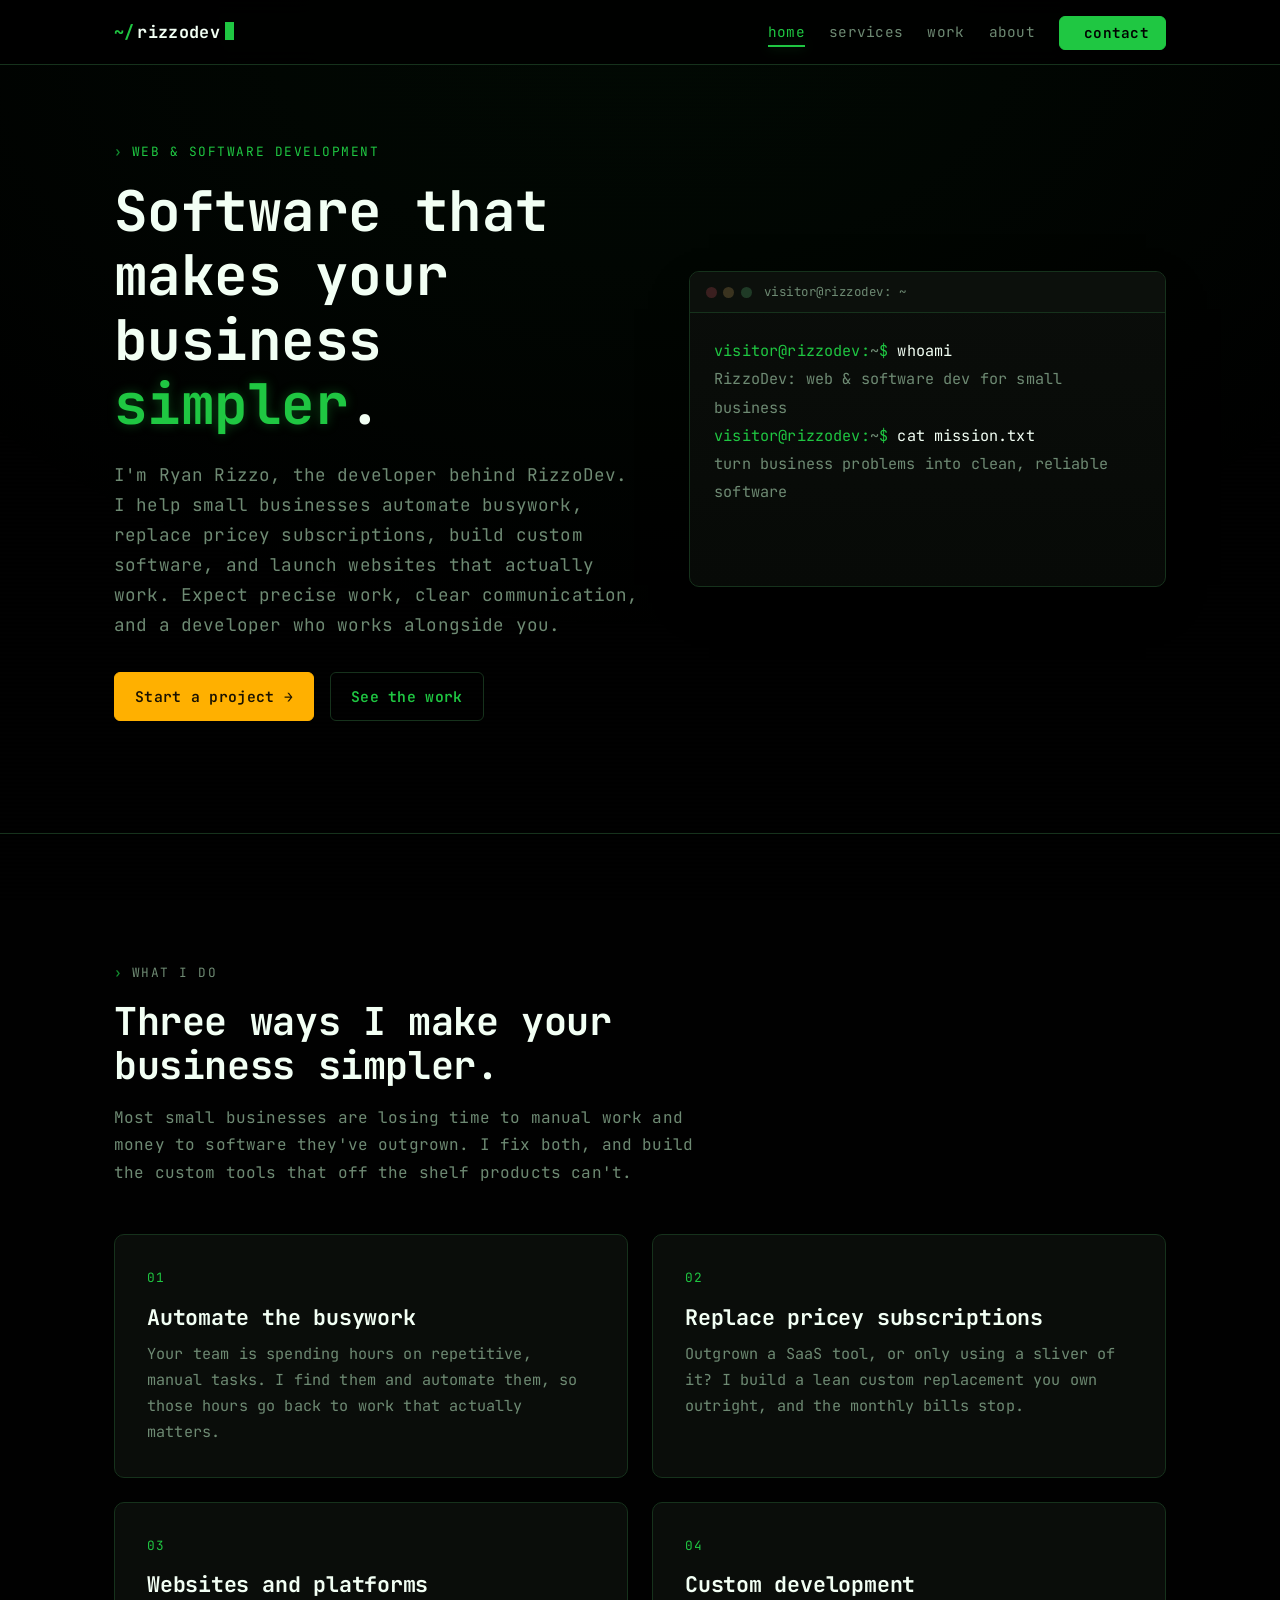
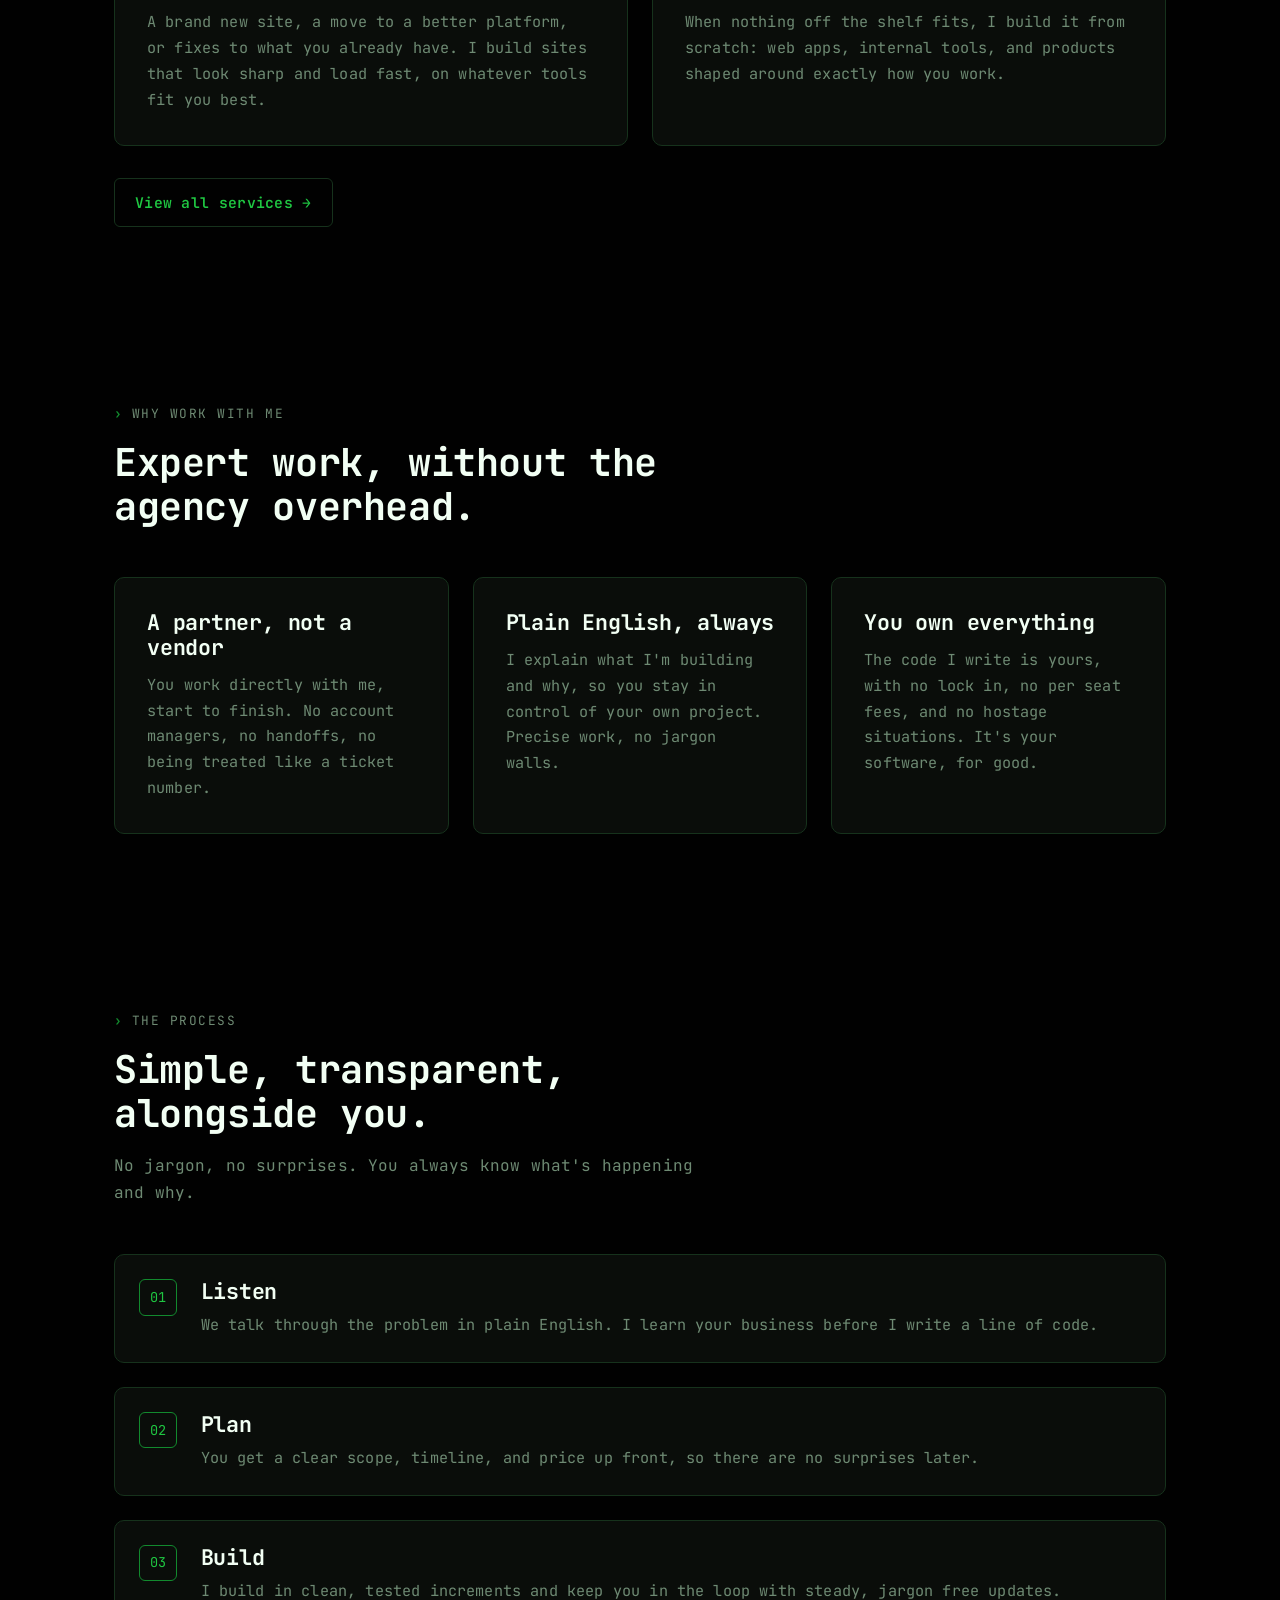
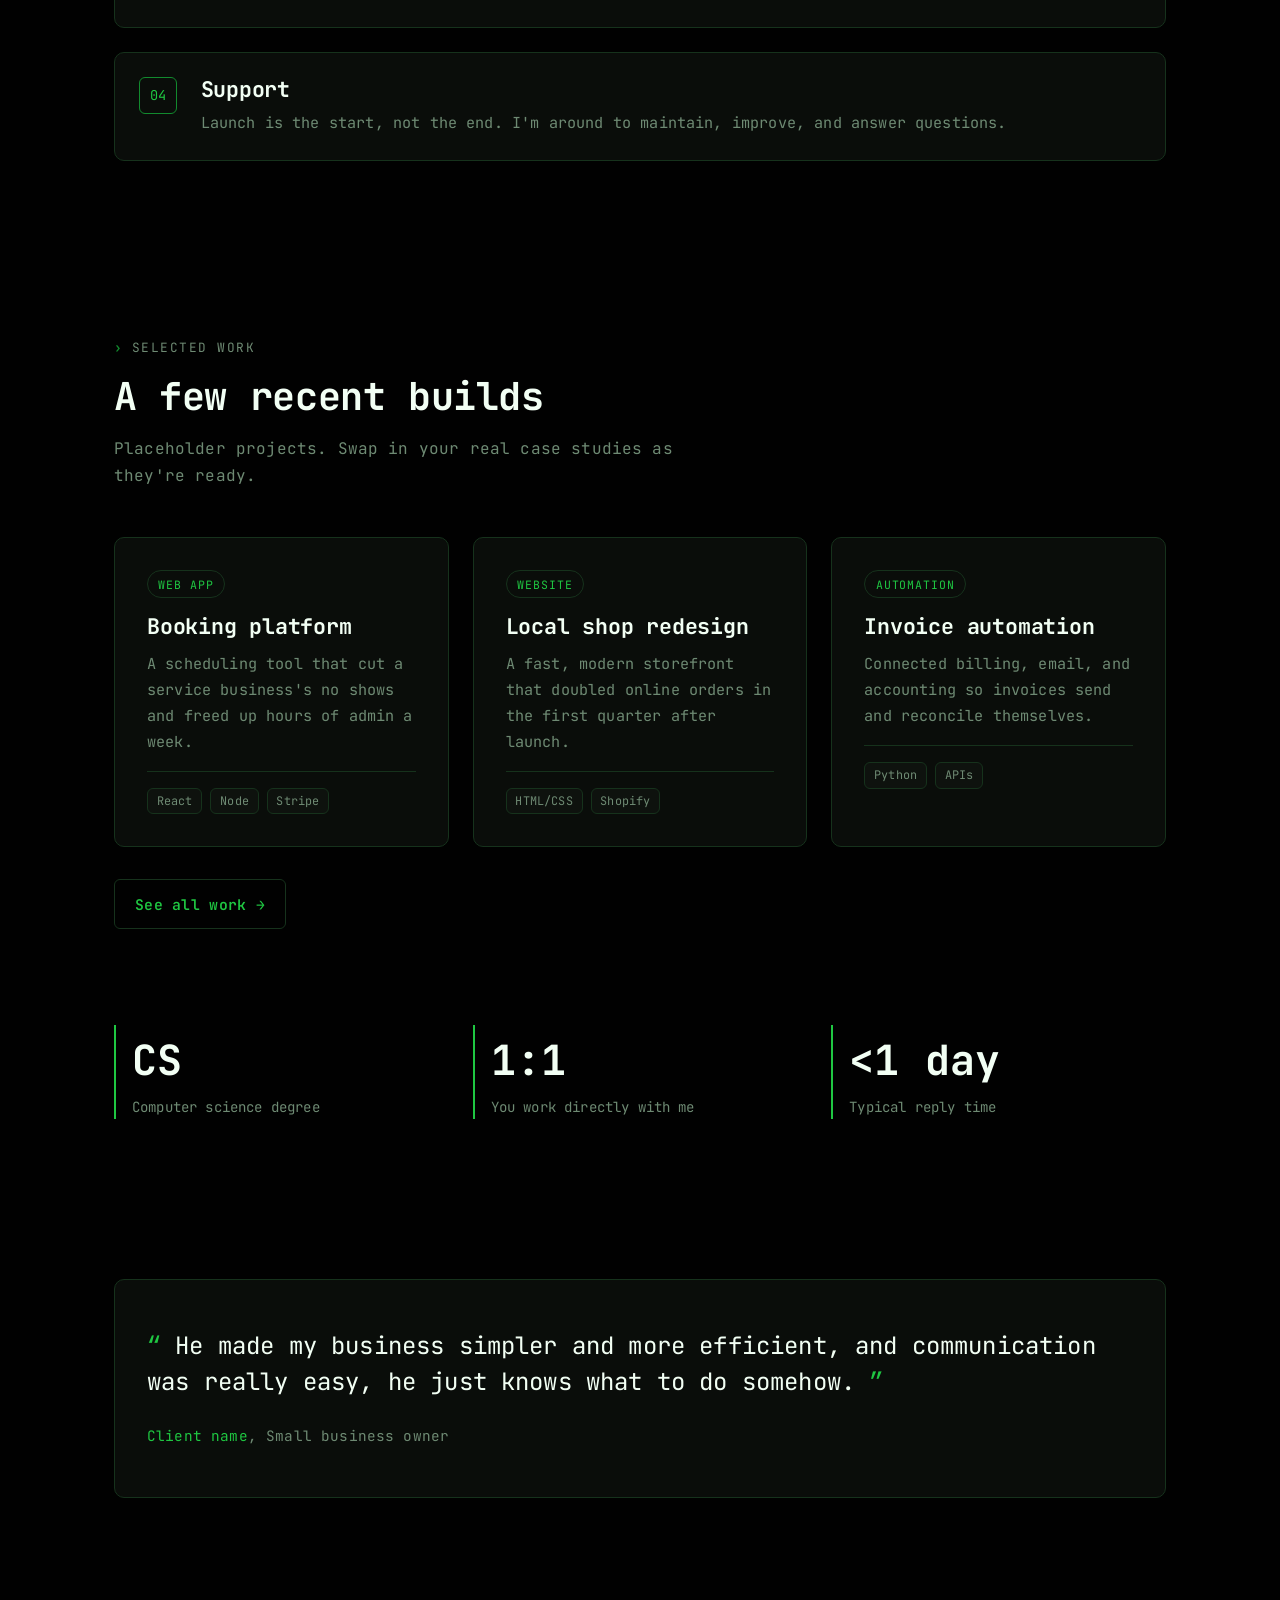
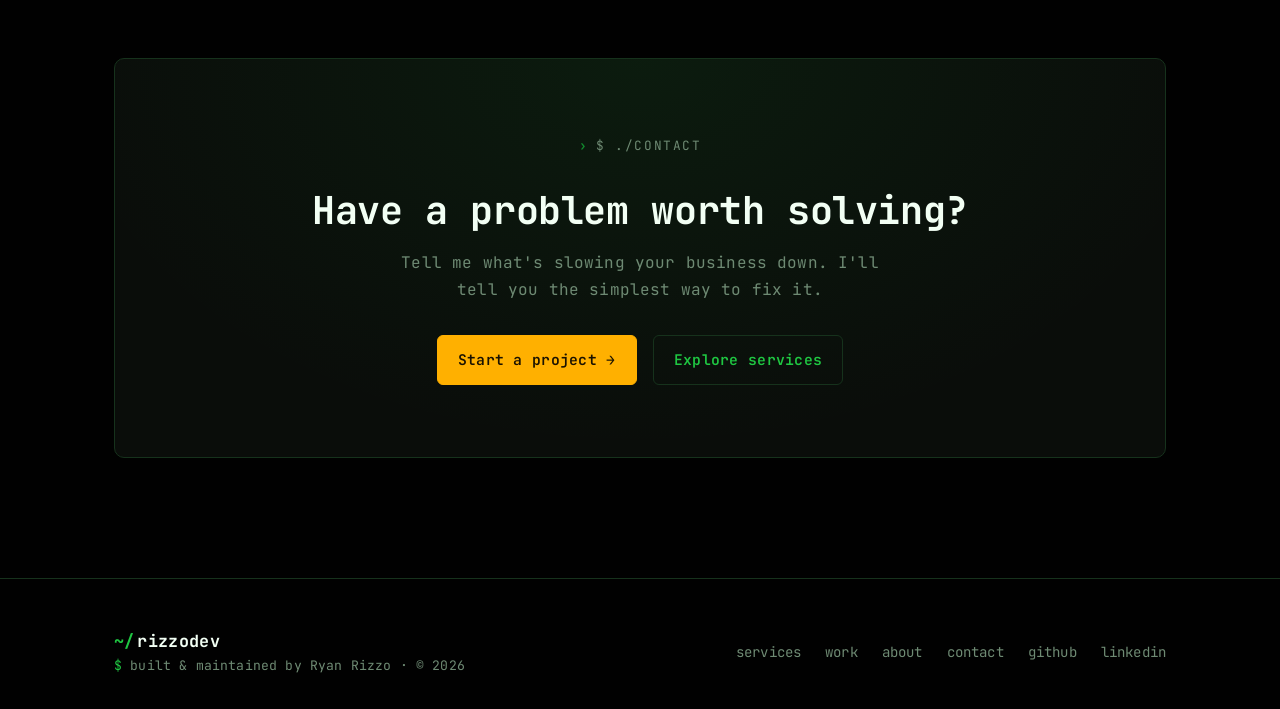
==== index.html @ 51ad53e6 "Add files via upload" ====
<!DOCTYPE html>
<html lang="en">
<head>
  <meta charset="UTF-8" />
  <meta name="viewport" content="width=device-width, initial-scale=1.0" />
  <title>RizzoDev &middot; Web &amp; Software Development for Small Business</title>
  <meta name="description" content="RizzoDev builds clean, reliable web and software solutions for small businesses. Technical, precise, and alongside you, from first idea to shipped product." />

  <link rel="icon" href="assets/favicon.svg" type="image/svg+xml" />
  <link rel="preconnect" href="https://fonts.googleapis.com" />
  <link rel="preconnect" href="https://fonts.gstatic.com" crossorigin />
  <link href="https://fonts.googleapis.com/css2?family=JetBrains+Mono:wght@400;500;600;700&display=swap" rel="stylesheet" />
  <link rel="stylesheet" href="assets/css/style.css" />

  <!-- Social preview -->
  <meta property="og:type" content="website" />
  <meta property="og:title" content="RizzoDev &middot; Web &amp; Software Development for Small Business" />
  <meta property="og:description" content="Clean, reliable software for small businesses. Technical, precise, and alongside you." />

  <script src="assets/js/main.js" defer></script>
</head>
<body>
  <a class="skip-link" href="#main">Skip to content</a>

  <!-- ============ HEADER ============ -->
  <header class="site-header">
    <div class="container nav">
      <a class="brand" href="index.html">
        <span class="brand__prompt">~/</span>rizzodev<span class="brand__caret" aria-hidden="true"></span>
      </a>
      <button class="nav-toggle" aria-label="Toggle navigation" aria-expanded="false" aria-controls="nav-links">_</button>
      <ul class="nav-links" id="nav-links">
        <li><a href="index.html">home</a></li>
        <li><a href="services.html">services</a></li>
        <li><a href="work.html">work</a></li>
        <li><a href="about.html">about</a></li>
        <li><a href="contact.html" class="btn btn-lime nav-cta">contact</a></li>
      </ul>
    </div>
  </header>

  <main id="main">
    <!-- ============ HERO ============ -->
    <section class="hero">
      <div class="container hero-grid">
        <div>
          <p class="eyebrow">web &amp; software development</p>
          <h1>Software that makes your business <span class="accent">simpler</span>.</h1>
          <p class="hero__lead">
            I'm Ryan Rizzo, the developer behind RizzoDev. I help small businesses automate
            busywork, replace pricey subscriptions, build custom software, and launch websites
            that actually work. Expect precise work, clear communication, and a developer who
            works alongside you.
          </p>
          <div class="hero__actions">
            <a href="contact.html" class="btn btn-primary">Start a project →</a>
            <a href="work.html" class="btn btn-ghost">See the work</a>
          </div>
        </div>

        <div class="terminal" aria-hidden="true">
          <div class="terminal__bar">
            <span class="terminal__dots"><span></span><span></span><span></span></span>
            <span class="terminal__title">visitor@rizzodev: ~</span>
          </div>
          <div class="terminal__body typed" data-typed>
            <span class="line"><span class="prompt">visitor@rizzodev:<span class="path">~</span>$</span> <span class="cmd">whoami</span></span>
            <span class="line" data-instant><span class="out">RizzoDev: web &amp; software dev for small business</span></span>
            <span class="line"><span class="prompt">visitor@rizzodev:<span class="path">~</span>$</span> <span class="cmd">cat mission.txt</span></span>
            <span class="line" data-instant><span class="out">turn business problems into clean, reliable software</span></span>
            <span class="line"><span class="prompt">visitor@rizzodev:<span class="path">~</span>$</span> <span class="cmd">./start_project</span></span>
            <span class="line" data-instant><span class="ok">booting…</span> <span class="out">ready when you are</span> <span class="caret"></span></span>
          </div>
        </div>
      </div>
    </section>

    <hr class="divider" />

    <!-- ============ INTRO / VALUE ============ -->
    <section class="section">
      <div class="container">
        <div class="section-head reveal">
          <p class="eyebrow">what I do</p>
          <h2>Three ways I make your business simpler.</h2>
          <p>
            Most small businesses are losing time to manual work and money to software they've
            outgrown. I fix both, and build the custom tools that off the shelf products can't.
          </p>
        </div>

        <div class="grid grid-2">
          <article class="card reveal">
            <div class="card__index">01</div>
            <h3>Automate the busywork</h3>
            <p>Your team is spending hours on repetitive, manual tasks. I find them and automate them, so those hours go back to work that actually matters.</p>
          </article>
          <article class="card reveal">
            <div class="card__index">02</div>
            <h3>Replace pricey subscriptions</h3>
            <p>Outgrown a SaaS tool, or only using a sliver of it? I build a lean custom replacement you own outright, and the monthly bills stop.</p>
          </article>
          <article class="card reveal">
            <div class="card__index">03</div>
            <h3>Websites and platforms</h3>
            <p>A brand new site, a move to a better platform, or fixes to what you already have. I build sites that look sharp and load fast, on whatever tools fit you best.</p>
          </article>
          <article class="card reveal">
            <div class="card__index">04</div>
            <h3>Custom development</h3>
            <p>When nothing off the shelf fits, I build it from scratch: web apps, internal tools, and products shaped around exactly how you work.</p>
          </article>
        </div>
        <p class="mt-6"><a href="services.html" class="btn btn-ghost">View all services →</a></p>
      </div>
    </section>

    <!-- ============ SERVICES PREVIEW ============ -->
    <section class="section section--tight">
      <div class="container">
        <div class="section-head reveal">
          <p class="eyebrow">why work with me</p>
          <h2>Expert work, without the agency overhead.</h2>
        </div>
        <div class="grid grid-3">
          <article class="card reveal">
            <h3>A partner, not a vendor</h3>
            <p>You work directly with me, start to finish. No account managers, no handoffs, no being treated like a ticket number.</p>
          </article>
          <article class="card reveal">
            <h3>Plain English, always</h3>
            <p>I explain what I'm building and why, so you stay in control of your own project. Precise work, no jargon walls.</p>
          </article>
          <article class="card reveal">
            <h3>You own everything</h3>
            <p>The code I write is yours, with no lock in, no per seat fees, and no hostage situations. It's your software, for good.</p>
          </article>
        </div>
      </div>
    </section>

    <!-- ============ PROCESS ============ -->
    <section class="section">
      <div class="container">
        <div class="section-head reveal">
          <p class="eyebrow">the process</p>
          <h2>Simple, transparent, alongside you.</h2>
          <p>No jargon, no surprises. You always know what's happening and why.</p>
        </div>
        <div class="steps">
          <div class="step reveal">
            <span class="step__num">01</span>
            <div>
              <h3>Listen</h3>
              <p>We talk through the problem in plain English. I learn your business before I write a line of code.</p>
            </div>
          </div>
          <div class="step reveal">
            <span class="step__num">02</span>
            <div>
              <h3>Plan</h3>
              <p>You get a clear scope, timeline, and price up front, so there are no surprises later.</p>
            </div>
          </div>
          <div class="step reveal">
            <span class="step__num">03</span>
            <div>
              <h3>Build</h3>
              <p>I build in clean, tested increments and keep you in the loop with steady, jargon free updates.</p>
            </div>
          </div>
          <div class="step reveal">
            <span class="step__num">04</span>
            <div>
              <h3>Support</h3>
              <p>Launch is the start, not the end. I'm around to maintain, improve, and answer questions.</p>
            </div>
          </div>
        </div>
      </div>
    </section>

    <!-- ============ SELECTED WORK ============ -->
    <section class="section section--tight">
      <div class="container">
        <div class="section-head reveal">
          <p class="eyebrow">selected work</p>
          <h2>A few recent builds</h2>
          <p class="text-dim">Placeholder projects. Swap in your real case studies as they're ready.</p>
        </div>
        <div class="grid grid-3">
          <article class="card work-card reveal">
            <span class="work-card__tag">Web app</span>
            <h3>Booking platform</h3>
            <p>A scheduling tool that cut a service business's no shows and freed up hours of admin a week.</p>
            <div class="work-card__meta">
              <span class="chip">React</span><span class="chip">Node</span><span class="chip">Stripe</span>
            </div>
          </article>
          <article class="card work-card reveal">
            <span class="work-card__tag">Website</span>
            <h3>Local shop redesign</h3>
            <p>A fast, modern storefront that doubled online orders in the first quarter after launch.</p>
            <div class="work-card__meta">
              <span class="chip">HTML/CSS</span><span class="chip">Shopify</span>
            </div>
          </article>
          <article class="card work-card reveal">
            <span class="work-card__tag">Automation</span>
            <h3>Invoice automation</h3>
            <p>Connected billing, email, and accounting so invoices send and reconcile themselves.</p>
            <div class="work-card__meta">
              <span class="chip">Python</span><span class="chip">APIs</span>
            </div>
          </article>
        </div>
        <p class="mt-6"><a href="work.html" class="btn btn-ghost">See all work →</a></p>
      </div>
    </section>

    <!-- ============ STATS ============ -->
    <section class="section--tight">
      <div class="container">
        <div class="stats reveal">
          <div class="stat">
            <div class="stat__num">CS</div>
            <div class="stat__label">Computer science degree</div>
          </div>
          <div class="stat">
            <div class="stat__num">1:1</div>
            <div class="stat__label">You work directly with me</div>
          </div>
          <div class="stat">
            <div class="stat__num">&lt;1 day</div>
            <div class="stat__label">Typical reply time</div>
          </div>
        </div>
      </div>
    </section>

    <!-- ============ TESTIMONIAL ============ -->
    <section class="section">
      <div class="container">
        <div class="testimonial reveal">
          <p class="testimonial__quote">
            He made my business simpler and more efficient, and communication was really easy,
            he just knows what to do somehow.
          </p>
          <p class="testimonial__by"><span class="name">Client name</span>, Small business owner</p>
        </div>
      </div>
    </section>

    <!-- ============ CTA BAND ============ -->
    <section class="section section--tight">
      <div class="container">
        <div class="cta-band reveal">
          <p class="eyebrow" style="justify-content:center;">$ ./contact</p>
          <h2>Have a problem worth solving?</h2>
          <p>Tell me what's slowing your business down. I'll tell you the simplest way to fix it.</p>
          <div class="hero__actions">
            <a href="contact.html" class="btn btn-primary">Start a project →</a>
            <a href="services.html" class="btn btn-ghost">Explore services</a>
          </div>
        </div>
      </div>
    </section>
  </main>

  <!-- ============ FOOTER ============ -->
  <footer class="site-footer">
    <div class="container">
      <div class="footer-grid">
        <div>
          <a class="brand" href="index.html"><span class="brand__prompt">~/</span>rizzodev</a>
          <p class="footer__copy"><span class="prompt">$</span> built &amp; maintained by Ryan Rizzo &middot; &copy; <span data-year>2026</span></p>
        </div>
        <ul class="footer-links">
          <li><a href="services.html">services</a></li>
          <li><a href="work.html">work</a></li>
          <li><a href="about.html">about</a></li>
          <li><a href="contact.html">contact</a></li>
          <li><a href="https://github.com/RyanRizzoGithub" target="_blank" rel="noopener">github</a></li>
          <li><a href="https://www.linkedin.com/in/ryan-rizzo-/" target="_blank" rel="noopener">linkedin</a></li>
        </ul>
      </div>
    </div>
  </footer>
</body>
</html>
---- assets/css/style.css ----
/* ============================================================
   RizzoDev — Global Stylesheet
   Aesthetic: inside of an 80s computer / command line / dark mode
   See DESIGN_CONVENTIONS.md for the full system.
   ============================================================ */

/* ----------------------------------------------------------------
   1. Design tokens
   ---------------------------------------------------------------- */
:root {
  /* Core surfaces */
  --black:      #010101;   /* page background */
  --panel:      #0A0D0A;   /* raised surfaces / cards */
  --panel-2:    #0E120E;   /* nested surfaces / inputs */
  --line:       #16321C;   /* dim hairline borders */
  --line-soft:  rgba(31, 199, 66, 0.14);

  /* Brand green system */
  --lime:        #1FC742;  /* primary brand / links / accents */
  --lime-bright: #45F06A;  /* hover / highlights / glow */
  --lime-dim:    #128A2E;  /* pressed / muted brand */

  /* Text */
  --text:      #CDEBD3;    /* primary body (soft green-white, readable) */
  --text-dim:  #6E8A73;    /* secondary / captions / muted */
  --heading:   #F2FFF4;    /* brightest — large headings */

  /* Accent — classic amber CRT, used sparingly for primary CTAs */
  --amber:        #FFB000;
  --amber-bright: #FFC740;

  /* Status */
  --danger: #FF5C57;

  /* Type */
  --font-mono: 'JetBrains Mono', ui-monospace, 'SFMono-Regular', 'Menlo',
               'Consolas', 'Liberation Mono', monospace;

  /* Scale */
  --maxw: 1100px;
  --radius: 6px;
  --radius-lg: 10px;

  /* Spacing scale */
  --s-1: 0.25rem;
  --s-2: 0.5rem;
  --s-3: 0.75rem;
  --s-4: 1rem;
  --s-5: 1.5rem;
  --s-6: 2rem;
  --s-7: 3rem;
  --s-8: 4.5rem;
  --s-9: 7rem;

  /* Effects */
  --glow: 0 0 12px rgba(31, 199, 66, 0.35);
  --glow-amber: 0 0 14px rgba(255, 176, 0, 0.35);
  --shadow: 0 18px 50px -20px rgba(0, 0, 0, 0.9);
}

/* ----------------------------------------------------------------
   2. Reset / base
   ---------------------------------------------------------------- */
*,
*::before,
*::after { box-sizing: border-box; }

* { margin: 0; }

html {
  scroll-behavior: smooth;
  -webkit-text-size-adjust: 100%;
}

body {
  background: var(--black);
  color: var(--text);
  font-family: var(--font-mono);
  font-size: 16px;
  line-height: 1.7;
  letter-spacing: 0.01em;
  min-height: 100vh;
  overflow-x: hidden;
  -webkit-font-smoothing: antialiased;
  text-rendering: optimizeLegibility;
}

/* Faint scanline + vignette texture, evoking a CRT */
body::before {
  content: "";
  position: fixed;
  inset: 0;
  pointer-events: none;
  z-index: 1;
  background:
    repeating-linear-gradient(
      to bottom,
      rgba(0, 0, 0, 0) 0px,
      rgba(0, 0, 0, 0) 2px,
      rgba(0, 0, 0, 0.16) 3px,
      rgba(0, 0, 0, 0) 4px
    ),
    radial-gradient(120% 120% at 50% 0%, rgba(31, 199, 66, 0.05), transparent 60%);
}

img { max-width: 100%; display: block; }

a {
  color: var(--lime);
  text-decoration: none;
  transition: color 0.15s ease;
}
a:hover { color: var(--lime-bright); }

::selection {
  background: var(--lime);
  color: var(--black);
}

:focus-visible {
  outline: 2px solid var(--lime-bright);
  outline-offset: 3px;
  border-radius: 3px;
}

/* ----------------------------------------------------------------
   3. Typography
   ---------------------------------------------------------------- */
h1, h2, h3, h4 {
  color: var(--heading);
  font-weight: 700;
  line-height: 1.15;
  letter-spacing: -0.01em;
}

h1 { font-size: clamp(2.1rem, 5.2vw, 3.5rem); }
h2 { font-size: clamp(1.6rem, 3.6vw, 2.4rem); }
h3 { font-size: clamp(1.15rem, 2vw, 1.35rem); }

p { color: var(--text); }
p + p { margin-top: var(--s-4); }

strong { color: var(--heading); font-weight: 700; }

code, .mono { font-family: var(--font-mono); }

.text-dim { color: var(--text-dim); }
.text-lime { color: var(--lime); }
.text-amber { color: var(--amber); }

/* Eyebrow — prompt-style section label */
.eyebrow {
  display: inline-flex;
  align-items: center;
  gap: var(--s-2);
  font-size: 0.8rem;
  letter-spacing: 0.12em;
  text-transform: uppercase;
  color: var(--lime);
  margin-bottom: var(--s-4);
}
.eyebrow::before {
  content: "›";
  color: var(--lime-dim);
  font-weight: 700;
}

/* ----------------------------------------------------------------
   4. Layout
   ---------------------------------------------------------------- */
.container {
  width: 100%;
  max-width: var(--maxw);
  margin-inline: auto;
  padding-inline: var(--s-5);
  position: relative;
  z-index: 2;
}

.section { padding-block: var(--s-9); }
.section--tight { padding-block: var(--s-7); }

.section-head { max-width: 60ch; margin-bottom: var(--s-7); }
.section-head p { color: var(--text-dim); margin-top: var(--s-4); }

.divider {
  border: 0;
  border-top: 1px solid var(--line);
  margin: 0;
}

.grid { display: grid; gap: var(--s-5); }
.grid-2 { grid-template-columns: repeat(2, 1fr); }
.grid-3 { grid-template-columns: repeat(3, 1fr); }
@media (max-width: 860px) {
  .grid-2, .grid-3 { grid-template-columns: 1fr; }
}

/* ----------------------------------------------------------------
   5. Header / navigation
   ---------------------------------------------------------------- */
.site-header {
  position: sticky;
  top: 0;
  z-index: 50;
  background: rgba(1, 1, 1, 0.82);
  backdrop-filter: blur(10px);
  border-bottom: 1px solid var(--line);
}

.nav {
  display: flex;
  align-items: center;
  justify-content: space-between;
  gap: var(--s-5);
  height: 64px;
}

.brand {
  display: inline-flex;
  align-items: baseline;
  gap: 0.15em;
  font-weight: 700;
  font-size: 1.05rem;
  color: var(--heading);
  letter-spacing: 0.02em;
}
.brand:hover { color: var(--heading); }
.brand .brand__prompt { color: var(--lime); }
.brand .brand__caret {
  width: 0.55em;
  height: 1.05em;
  margin-left: 0.15em;
  background: var(--lime);
  display: inline-block;
  transform: translateY(0.12em);
  animation: blink 1.1s step-end infinite;
}

.nav-links {
  display: flex;
  align-items: center;
  gap: var(--s-5);
  list-style: none;
  padding: 0;
}
.nav-links a {
  color: var(--text-dim);
  font-size: 0.9rem;
  letter-spacing: 0.02em;
  position: relative;
  padding-block: 0.25rem;
}
.nav-links a::before { content: ""; }
.nav-links a:hover { color: var(--text); }
.nav-links a.is-active { color: var(--lime); }
.nav-links a.is-active::after {
  content: "";
  position: absolute;
  left: 0; right: 0; bottom: -2px;
  height: 2px;
  background: var(--lime);
  box-shadow: var(--glow);
}

/* CTA buttons inside the nav keep their own readable text color,
   not the dim nav-link color (which would otherwise win on specificity). */
.nav-links a.btn,
.nav-links a.btn:hover { color: var(--black); }
.nav-links a.btn-primary,
.nav-links a.btn-primary:hover { color: #1a1200; }

.nav-toggle {
  display: none;
  background: transparent;
  border: 1px solid var(--line);
  color: var(--lime);
  width: 42px; height: 38px;
  border-radius: var(--radius);
  cursor: pointer;
  font-family: var(--font-mono);
  font-size: 1.1rem;
}

@media (max-width: 760px) {
  .nav-toggle { display: inline-flex; align-items: center; justify-content: center; }
  .nav-links {
    position: absolute;
    top: 64px; left: 0; right: 0;
    flex-direction: column;
    align-items: stretch;
    gap: 0;
    background: var(--black);
    border-bottom: 1px solid var(--line);
    padding: var(--s-2) var(--s-5) var(--s-5);
    transform: translateY(-8px);
    opacity: 0;
    pointer-events: none;
    transition: opacity 0.18s ease, transform 0.18s ease;
  }
  .nav-links.is-open { opacity: 1; transform: none; pointer-events: auto; }
  .nav-links a { padding-block: var(--s-3); border-bottom: 1px solid var(--line); }
  .nav-links li:last-child a { border-bottom: 0; }
  .nav-links .nav-cta { margin-top: var(--s-3); }
}

/* ----------------------------------------------------------------
   6. Buttons
   ---------------------------------------------------------------- */
.btn {
  display: inline-flex;
  align-items: center;
  gap: var(--s-2);
  font-family: var(--font-mono);
  font-size: 0.92rem;
  font-weight: 600;
  letter-spacing: 0.02em;
  padding: 0.7rem 1.25rem;
  border-radius: var(--radius);
  border: 1px solid transparent;
  cursor: pointer;
  transition: transform 0.12s ease, box-shadow 0.15s ease,
              background 0.15s ease, border-color 0.15s ease, color 0.15s ease;
  white-space: nowrap;
}
.btn:active { transform: translateY(1px); }

.btn-primary {
  background: var(--amber);
  color: #1a1200;
  border-color: var(--amber);
}
.btn-primary:hover {
  background: var(--amber-bright);
  color: #1a1200;
  box-shadow: var(--glow-amber);
}

.btn-lime {
  background: var(--lime);
  color: var(--black);
  border-color: var(--lime);
}
.btn-lime:hover { background: var(--lime-bright); color: var(--black); box-shadow: var(--glow); }

.btn-ghost {
  background: transparent;
  color: var(--lime);
  border-color: var(--line);
}
.btn-ghost:hover { border-color: var(--lime); color: var(--lime-bright); box-shadow: var(--glow); }

.btn-block { width: 100%; justify-content: center; }

.nav-cta { padding: 0.5rem 1rem; }

/* ----------------------------------------------------------------
   7. Terminal window component
   ---------------------------------------------------------------- */
.terminal {
  background: linear-gradient(180deg, var(--panel) 0%, #070a07 100%);
  border: 1px solid var(--line);
  border-radius: var(--radius-lg);
  box-shadow: var(--shadow);
  overflow: hidden;
}

.terminal__bar {
  display: flex;
  align-items: center;
  gap: var(--s-3);
  padding: 0.6rem var(--s-4);
  background: #0c100c;
  border-bottom: 1px solid var(--line);
}
.terminal__dots { display: inline-flex; gap: 0.4rem; }
.terminal__dots span {
  width: 11px; height: 11px; border-radius: 50%;
  background: #243024;
  display: inline-block;
}
.terminal__dots span:nth-child(1) { background: #3a1f1f; }
.terminal__dots span:nth-child(2) { background: #3a331f; }
.terminal__dots span:nth-child(3) { background: #1f3a26; }
.terminal__title {
  font-size: 0.78rem;
  color: var(--text-dim);
  letter-spacing: 0.04em;
}

.terminal__body {
  padding: var(--s-5);
  font-size: 0.95rem;
  line-height: 1.85;
}
@media (max-width: 560px) { .terminal__body { font-size: 0.85rem; } }

.line { display: block; white-space: pre-wrap; word-break: break-word; }
.line .prompt { color: var(--lime); }
.line .prompt .path { color: var(--text-dim); }
.line .cmd { color: var(--heading); }
.line .flag { color: var(--amber); }
.line .out { color: var(--text-dim); }
.line .ok { color: var(--lime); }

/* Blinking caret */
.caret {
  display: inline-block;
  width: 0.6em;
  height: 1.1em;
  background: var(--lime);
  transform: translateY(0.18em);
  animation: blink 1.1s step-end infinite;
}
@keyframes blink { 0%, 55% { opacity: 1; } 56%, 100% { opacity: 0; } }

/* ----------------------------------------------------------------
   8. Hero
   ---------------------------------------------------------------- */
.hero {
  position: relative;
  padding-block: var(--s-8) var(--s-9);
}
.hero-grid {
  display: grid;
  grid-template-columns: 1.05fr 0.95fr;
  gap: var(--s-7);
  align-items: center;
}
@media (max-width: 940px) {
  .hero-grid { grid-template-columns: 1fr; gap: var(--s-6); }
}

.hero h1 { margin-bottom: var(--s-5); }
.hero h1 .accent { color: var(--lime); text-shadow: var(--glow); }
.hero__lead {
  font-size: 1.1rem;
  color: var(--text-dim);
  max-width: 52ch;
  margin-bottom: var(--s-6);
}
.hero__actions { display: flex; flex-wrap: wrap; gap: var(--s-4); }

/* ----------------------------------------------------------------
   9. Cards
   ---------------------------------------------------------------- */
.card {
  background: var(--panel);
  border: 1px solid var(--line);
  border-radius: var(--radius-lg);
  padding: var(--s-6);
  transition: border-color 0.18s ease, transform 0.18s ease, box-shadow 0.18s ease;
}
.card:hover {
  border-color: var(--line-soft);
  border-color: rgba(31, 199, 66, 0.4);
  transform: translateY(-3px);
  box-shadow: var(--shadow);
}
.card h3 { margin-bottom: var(--s-3); }
.card p { color: var(--text-dim); font-size: 0.95rem; }

.card__index {
  font-size: 0.8rem;
  color: var(--lime);
  letter-spacing: 0.1em;
  margin-bottom: var(--s-4);
}

/* Service card list */
.service-list { list-style: none; padding: 0; margin-top: var(--s-4); }
.service-list li {
  position: relative;
  padding-left: 1.5rem;
  color: var(--text-dim);
  font-size: 0.92rem;
  margin-bottom: var(--s-2);
}
.service-list li::before {
  content: "›";
  position: absolute;
  left: 0;
  color: var(--lime);
}

/* ----------------------------------------------------------------
   10. Work / portfolio
   ---------------------------------------------------------------- */
.work-card { display: flex; flex-direction: column; }
.work-card__tag {
  display: inline-block;
  align-self: flex-start;
  font-size: 0.72rem;
  letter-spacing: 0.08em;
  text-transform: uppercase;
  color: var(--lime);
  border: 1px solid var(--line);
  border-radius: 999px;
  padding: 0.2rem 0.65rem;
  margin-bottom: var(--s-4);
}
.work-card__meta {
  margin-top: var(--s-4);
  padding-top: var(--s-4);
  border-top: 1px solid var(--line);
  display: flex;
  flex-wrap: wrap;
  gap: var(--s-2);
}
.chip {
  font-size: 0.74rem;
  color: var(--text-dim);
  background: var(--panel-2);
  border: 1px solid var(--line);
  border-radius: var(--radius);
  padding: 0.15rem 0.55rem;
}

/* ----------------------------------------------------------------
   11. Stats / metrics
   ---------------------------------------------------------------- */
.stats { display: grid; grid-template-columns: repeat(3, 1fr); gap: var(--s-5); }
@media (max-width: 640px) { .stats { grid-template-columns: 1fr; } }
.stat { border-left: 2px solid var(--lime); padding-left: var(--s-4); }
.stat__num {
  font-size: clamp(1.8rem, 4vw, 2.6rem);
  color: var(--heading);
  font-weight: 700;
}
.stat__label { color: var(--text-dim); font-size: 0.88rem; }

/* ----------------------------------------------------------------
   12. Process / steps
   ---------------------------------------------------------------- */
.steps { counter-reset: step; display: grid; gap: var(--s-5); }
.step {
  display: grid;
  grid-template-columns: auto 1fr;
  gap: var(--s-5);
  align-items: start;
  padding: var(--s-5);
  border: 1px solid var(--line);
  border-radius: var(--radius-lg);
  background: var(--panel);
}
.step__num {
  font-size: 0.85rem;
  color: var(--lime);
  border: 1px solid var(--lime-dim);
  border-radius: var(--radius);
  padding: 0.35rem 0.6rem;
  white-space: nowrap;
}
.step h3 { margin-bottom: var(--s-2); }
.step p { color: var(--text-dim); font-size: 0.95rem; }

/* ----------------------------------------------------------------
   13. Testimonial
   ---------------------------------------------------------------- */
.testimonial {
  border: 1px solid var(--line);
  border-radius: var(--radius-lg);
  background: var(--panel);
  padding: var(--s-7) var(--s-6);
  position: relative;
}
.testimonial__quote {
  font-size: clamp(1.15rem, 2.4vw, 1.5rem);
  color: var(--heading);
  line-height: 1.5;
}
.testimonial__quote::before { content: "\201C"; color: var(--lime); }
.testimonial__quote::after  { content: "\201D"; color: var(--lime); }
.testimonial__by {
  margin-top: var(--s-5);
  color: var(--text-dim);
  font-size: 0.9rem;
}
.testimonial__by .name { color: var(--lime); }

/* ----------------------------------------------------------------
   14. CTA band
   ---------------------------------------------------------------- */
.cta-band {
  border: 1px solid var(--line);
  border-radius: var(--radius-lg);
  background:
    radial-gradient(80% 140% at 50% 0%, rgba(31, 199, 66, 0.08), transparent 70%),
    var(--panel);
  padding: var(--s-8) var(--s-6);
  text-align: center;
}
.cta-band h2 { margin-bottom: var(--s-4); }
.cta-band p { color: var(--text-dim); max-width: 50ch; margin-inline: auto; margin-bottom: var(--s-6); }
.cta-band .hero__actions { justify-content: center; }

/* ----------------------------------------------------------------
   15. Forms (contact)
   ---------------------------------------------------------------- */
.form { display: grid; gap: var(--s-5); }
.field { display: grid; gap: var(--s-2); }
.field label {
  font-size: 0.85rem;
  color: var(--lime);
  letter-spacing: 0.03em;
}
.field label .req { color: var(--amber); }
.field input,
.field textarea {
  font-family: var(--font-mono);
  font-size: 0.95rem;
  color: var(--text);
  background: var(--panel-2);
  border: 1px solid var(--line);
  border-radius: var(--radius);
  padding: 0.75rem 0.9rem;
  transition: border-color 0.15s ease, box-shadow 0.15s ease;
}
.field input::placeholder,
.field textarea::placeholder { color: #3f5544; }
.field input:focus,
.field textarea:focus {
  outline: none;
  border-color: var(--lime);
  box-shadow: var(--glow);
}
.field textarea { resize: vertical; min-height: 140px; }

.form__note { font-size: 0.82rem; color: var(--text-dim); }
.form__status { font-size: 0.9rem; min-height: 1.2em; }
.form__status.is-ok { color: var(--lime); }
.form__status.is-error { color: var(--danger); }

/* Contact method tiles */
.contact-methods { display: grid; gap: var(--s-4); }
.contact-method {
  display: flex;
  align-items: center;
  gap: var(--s-4);
  padding: var(--s-4);
  border: 1px solid var(--line);
  border-radius: var(--radius);
  background: var(--panel);
  transition: border-color 0.15s ease;
}
.contact-method:hover { border-color: rgba(31, 199, 66, 0.4); }
.contact-method__icon {
  font-size: 1.1rem;
  color: var(--lime);
  width: 1.5rem;
  text-align: center;
}
.contact-method__body { display: grid; }
.contact-method__label { font-size: 0.78rem; color: var(--text-dim); }
.contact-method__value { color: var(--text); }

/* ----------------------------------------------------------------
   16. Footer
   ---------------------------------------------------------------- */
.site-footer {
  border-top: 1px solid var(--line);
  padding-block: var(--s-7) var(--s-6);
  margin-top: var(--s-8);
}
.footer-grid {
  display: flex;
  flex-wrap: wrap;
  justify-content: space-between;
  gap: var(--s-5);
  align-items: center;
}
.footer-links { display: flex; gap: var(--s-5); list-style: none; padding: 0; }
.footer-links a { color: var(--text-dim); font-size: 0.88rem; }
.footer-links a:hover { color: var(--lime); }
.footer__copy { color: var(--text-dim); font-size: 0.82rem; }
.footer__copy .prompt { color: var(--lime); }

/* ----------------------------------------------------------------
   17. Reveal-on-scroll animation
   ---------------------------------------------------------------- */
.reveal {
  opacity: 0;
  transform: translateY(18px);
  transition: opacity 0.6s ease, transform 0.6s ease;
}
.reveal.is-visible { opacity: 1; transform: none; }

/* ----------------------------------------------------------------
   18. Utilities
   ---------------------------------------------------------------- */
.center { text-align: center; }
.mt-0 { margin-top: 0; }
.mt-4 { margin-top: var(--s-4); }
.mt-6 { margin-top: var(--s-6); }
.mb-0 { margin-bottom: 0; }
.skip-link {
  position: absolute;
  left: -9999px;
  top: 0;
  background: var(--lime);
  color: var(--black);
  padding: 0.5rem 1rem;
  z-index: 100;
  border-radius: 0 0 var(--radius) 0;
}
.skip-link:focus { left: 0; }

/* ----------------------------------------------------------------
   19. Reduced motion
   ---------------------------------------------------------------- */
@media (prefers-reduced-motion: reduce) {
  html { scroll-behavior: auto; }
  *, *::before, *::after {
    animation-duration: 0.001ms !important;
    animation-iteration-count: 1 !important;
    transition-duration: 0.001ms !important;
  }
  .reveal { opacity: 1; transform: none; }
  body::before { background: radial-gradient(120% 120% at 50% 0%, rgba(31,199,66,0.05), transparent 60%); }
}
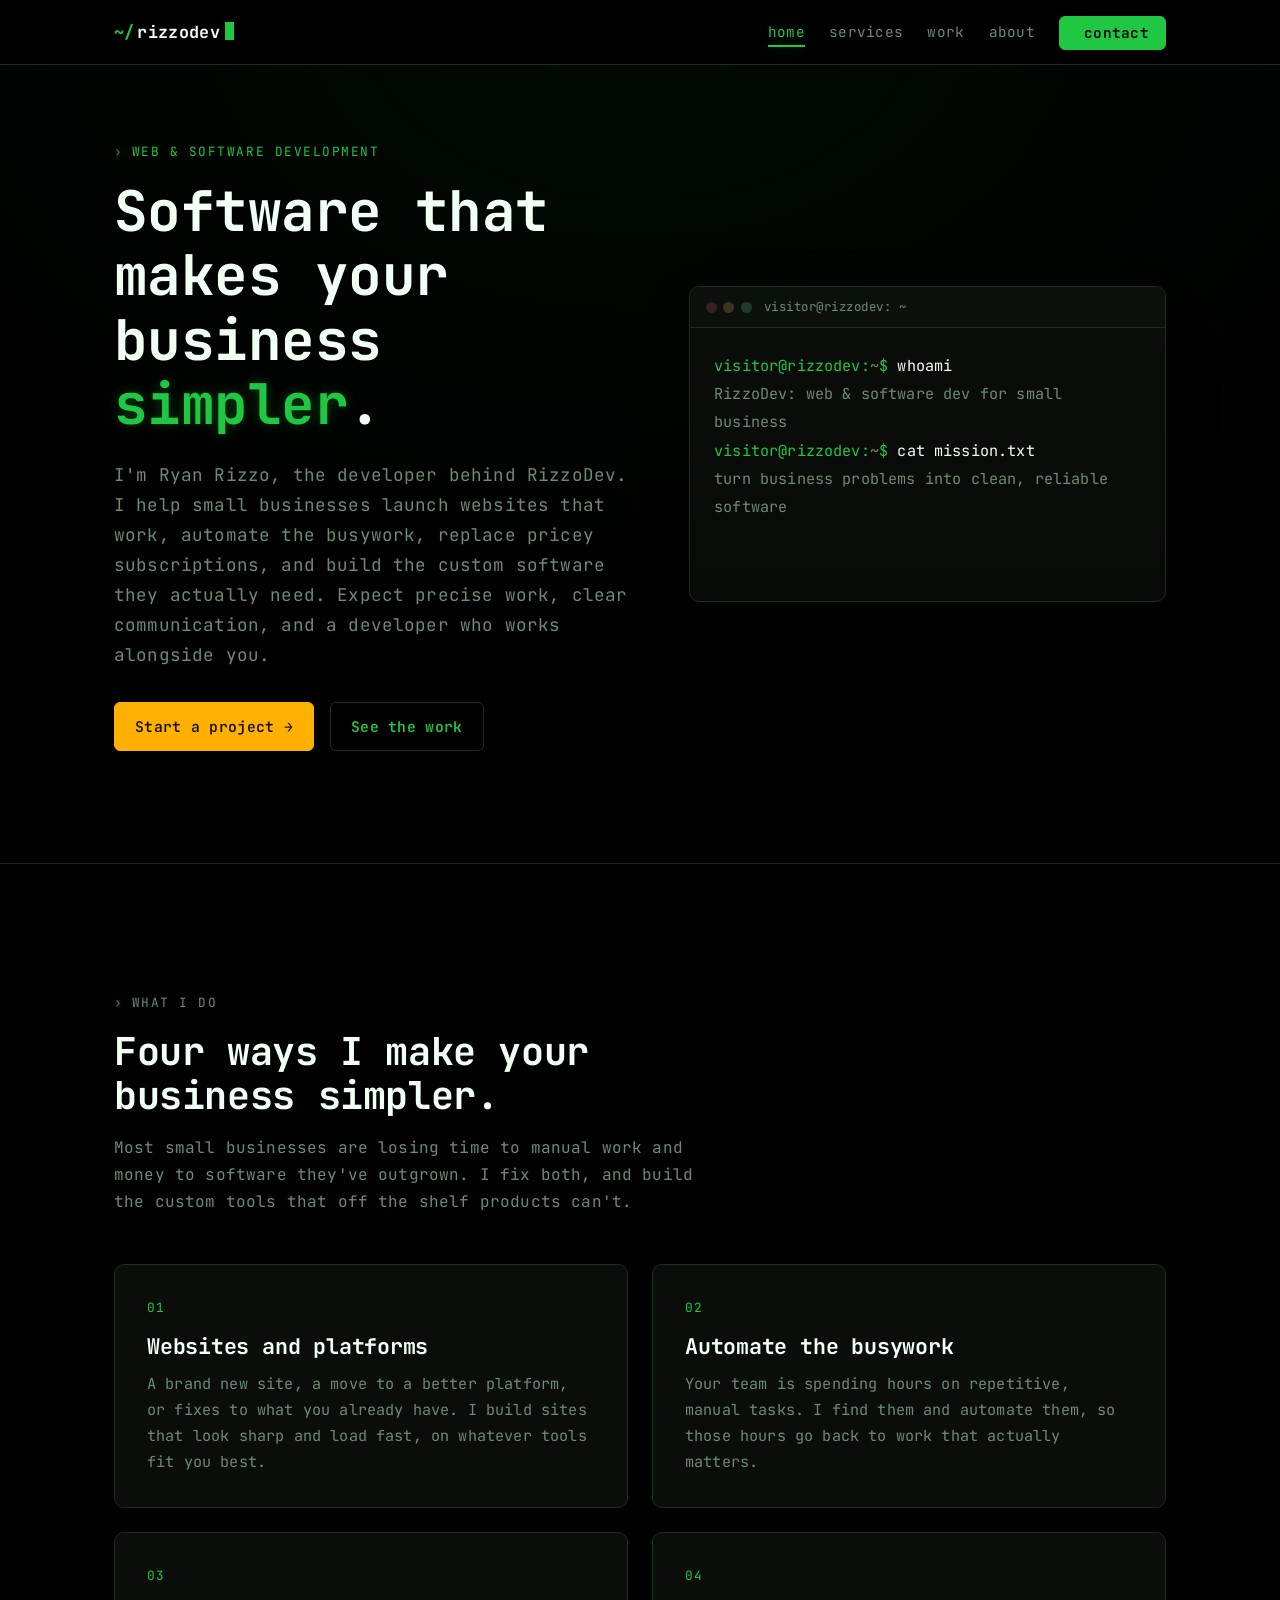
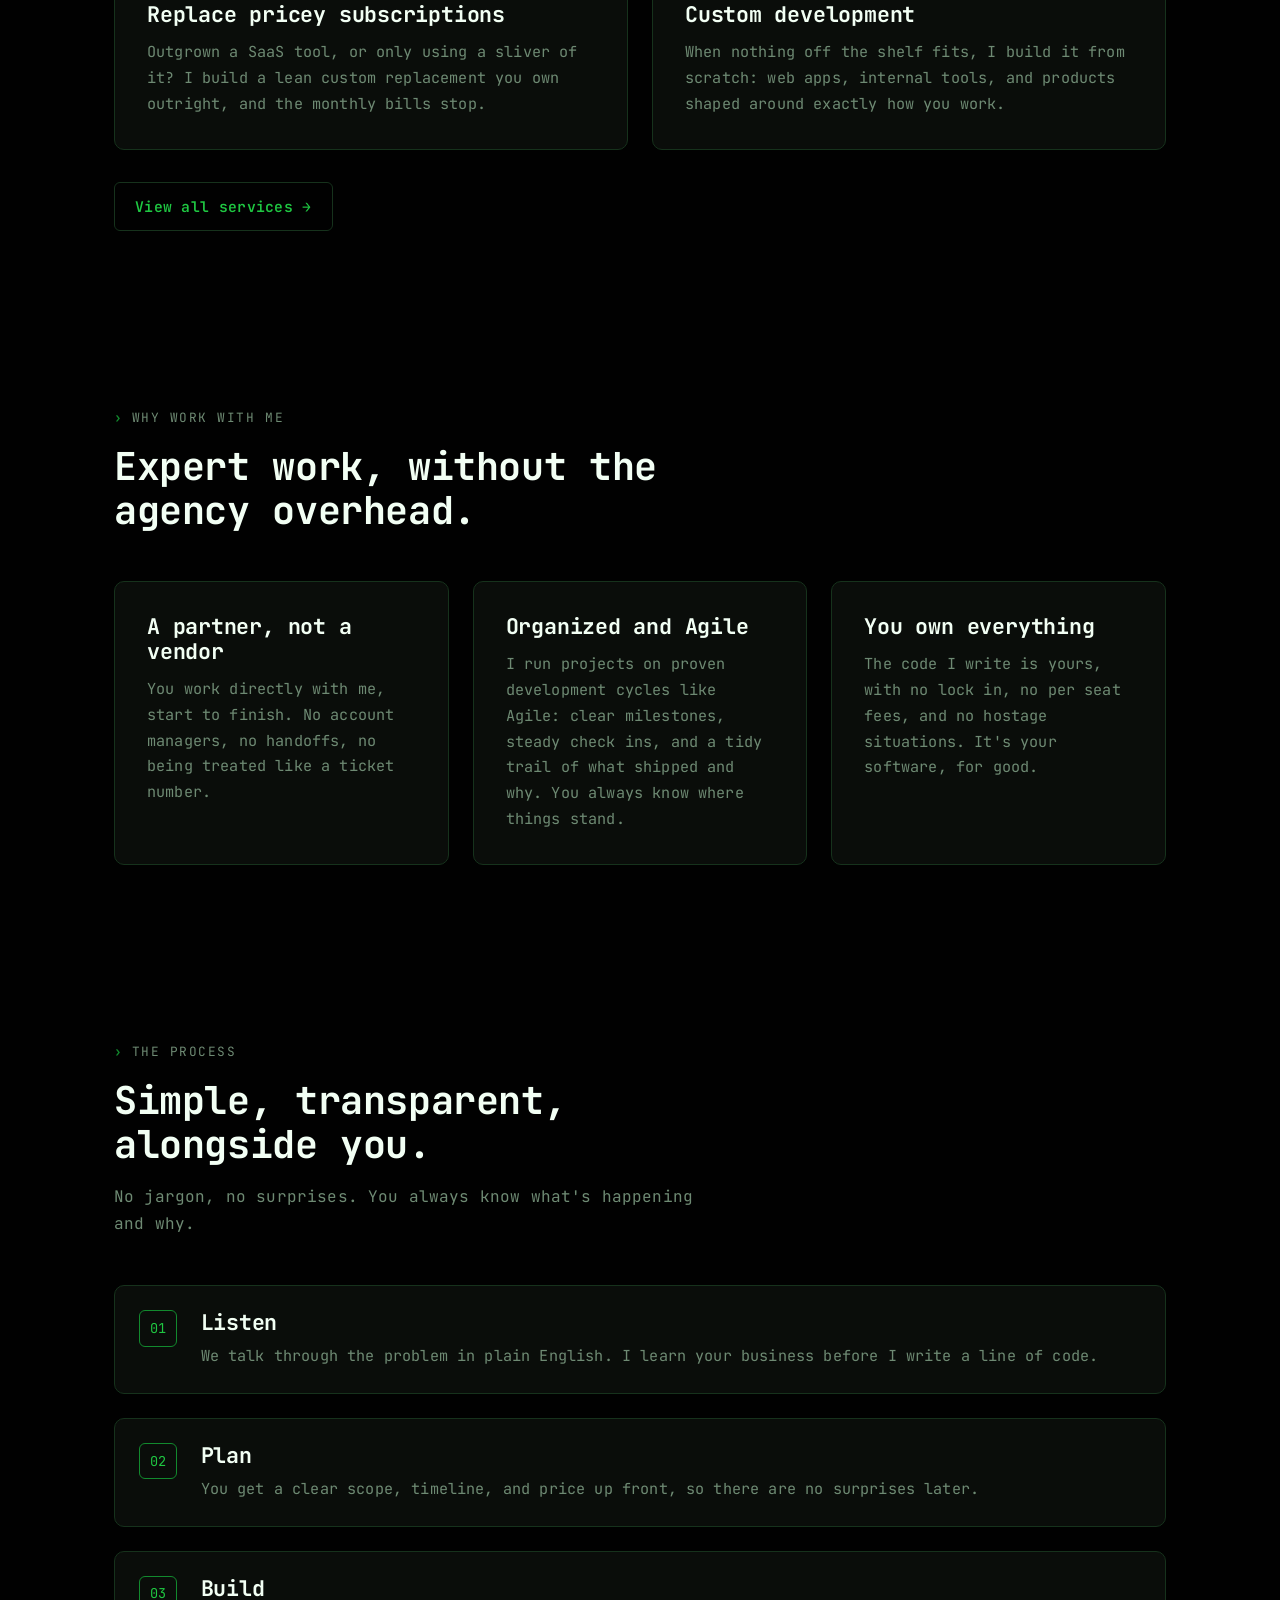
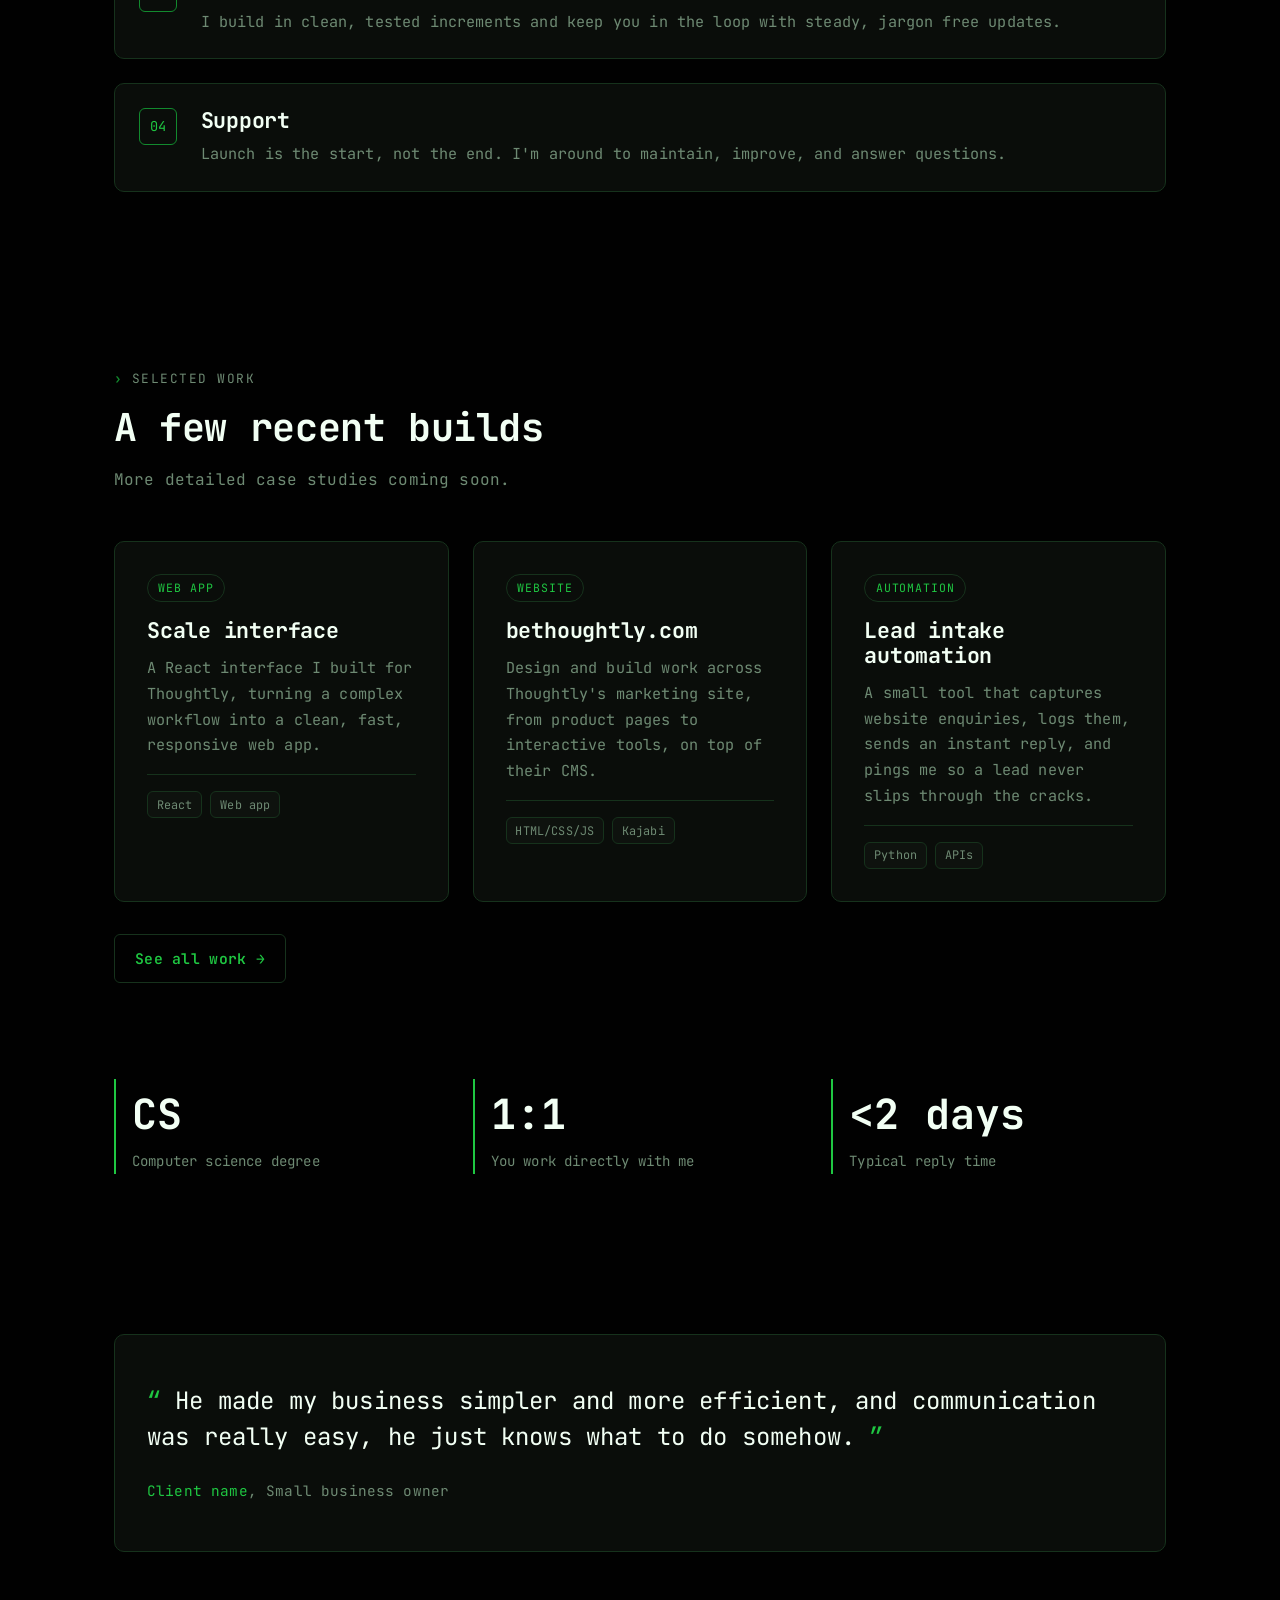
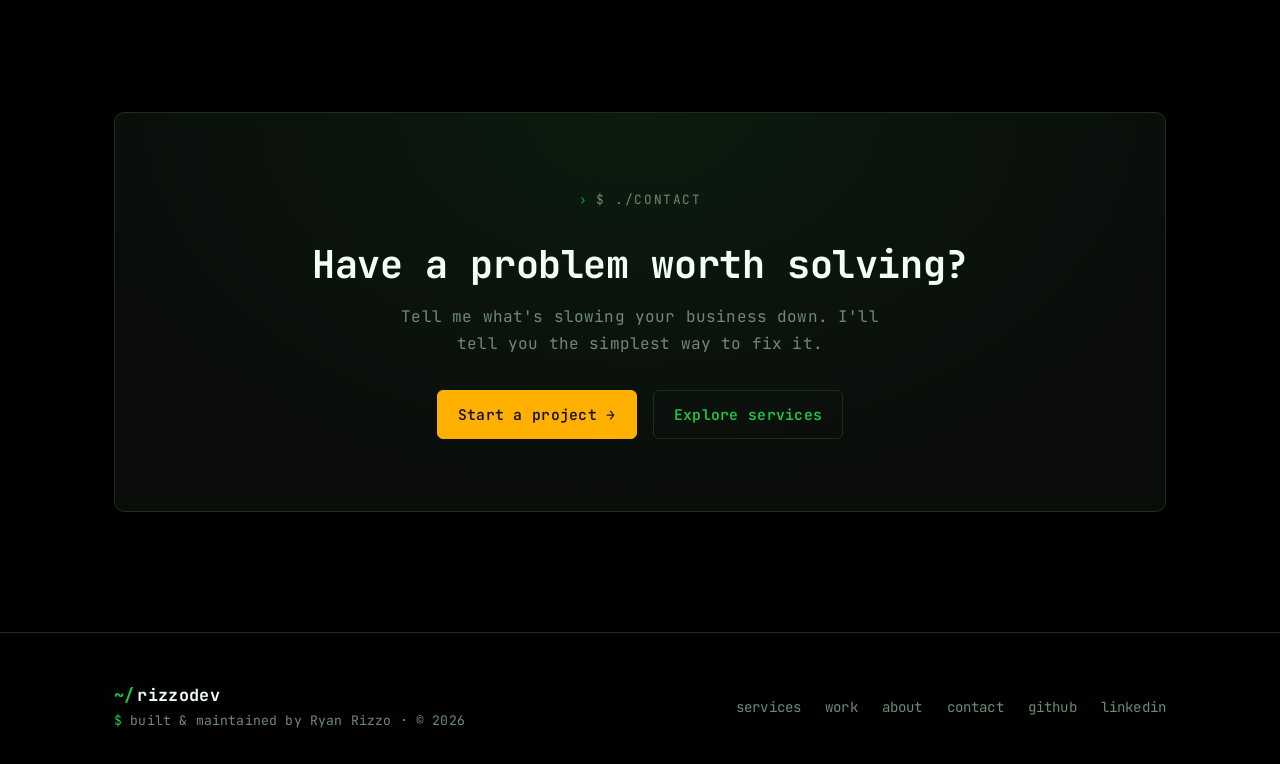
==== commit ada826b0: "Add files via upload" ====
--- a/index.html
+++ b/index.html
@@ -47,10 +47,10 @@
           <p class="eyebrow">web &amp; software development</p>
           <h1>Software that makes your business <span class="accent">simpler</span>.</h1>
           <p class="hero__lead">
-            I'm Ryan Rizzo, the developer behind RizzoDev. I help small businesses automate
-            busywork, replace pricey subscriptions, build custom software, and launch websites
-            that actually work. Expect precise work, clear communication, and a developer who
-            works alongside you.
+            I'm Ryan Rizzo, the developer behind RizzoDev. I help small businesses launch
+            websites that work, automate the busywork, replace pricey subscriptions, and build
+            the custom software they actually need. Expect precise work, clear communication,
+            and a developer who works alongside you.
           </p>
           <div class="hero__actions">
             <a href="contact.html" class="btn btn-primary">Start a project →</a>
@@ -82,7 +82,7 @@
       <div class="container">
         <div class="section-head reveal">
           <p class="eyebrow">what I do</p>
-          <h2>Three ways I make your business simpler.</h2>
+          <h2>Four ways I make your business simpler.</h2>
           <p>
             Most small businesses are losing time to manual work and money to software they've
             outgrown. I fix both, and build the custom tools that off the shelf products can't.
@@ -92,18 +92,18 @@
         <div class="grid grid-2">
           <article class="card reveal">
             <div class="card__index">01</div>
+            <h3>Websites and platforms</h3>
+            <p>A brand new site, a move to a better platform, or fixes to what you already have. I build sites that look sharp and load fast, on whatever tools fit you best.</p>
+          </article>
+          <article class="card reveal">
+            <div class="card__index">02</div>
             <h3>Automate the busywork</h3>
             <p>Your team is spending hours on repetitive, manual tasks. I find them and automate them, so those hours go back to work that actually matters.</p>
           </article>
           <article class="card reveal">
-            <div class="card__index">02</div>
+            <div class="card__index">03</div>
             <h3>Replace pricey subscriptions</h3>
             <p>Outgrown a SaaS tool, or only using a sliver of it? I build a lean custom replacement you own outright, and the monthly bills stop.</p>
-          </article>
-          <article class="card reveal">
-            <div class="card__index">03</div>
-            <h3>Websites and platforms</h3>
-            <p>A brand new site, a move to a better platform, or fixes to what you already have. I build sites that look sharp and load fast, on whatever tools fit you best.</p>
           </article>
           <article class="card reveal">
             <div class="card__index">04</div>
@@ -128,8 +128,8 @@
             <p>You work directly with me, start to finish. No account managers, no handoffs, no being treated like a ticket number.</p>
           </article>
           <article class="card reveal">
-            <h3>Plain English, always</h3>
-            <p>I explain what I'm building and why, so you stay in control of your own project. Precise work, no jargon walls.</p>
+            <h3>Organized and Agile</h3>
+            <p>I run projects on proven development cycles like Agile: clear milestones, steady check ins, and a tidy trail of what shipped and why. You always know where things stand.</p>
           </article>
           <article class="card reveal">
             <h3>You own everything</h3>
@@ -186,29 +186,30 @@
         <div class="section-head reveal">
           <p class="eyebrow">selected work</p>
           <h2>A few recent builds</h2>
-          <p class="text-dim">Placeholder projects. Swap in your real case studies as they're ready.</p>
+          <p class="text-dim">More detailed case studies coming soon.</p>
         </div>
         <div class="grid grid-3">
           <article class="card work-card reveal">
             <span class="work-card__tag">Web app</span>
-            <h3>Booking platform</h3>
-            <p>A scheduling tool that cut a service business's no shows and freed up hours of admin a week.</p>
+            <h3>Scale interface</h3>
+            <p>A React interface I built for Thoughtly, turning a complex workflow into a clean, fast, responsive web app.</p>
             <div class="work-card__meta">
-              <span class="chip">React</span><span class="chip">Node</span><span class="chip">Stripe</span>
+              <span class="chip">React</span><span class="chip">Web app</span>
             </div>
           </article>
           <article class="card work-card reveal">
             <span class="work-card__tag">Website</span>
-            <h3>Local shop redesign</h3>
-            <p>A fast, modern storefront that doubled online orders in the first quarter after launch.</p>
+            <h3>bethoughtly.com</h3>
+            <p>Design and build work across Thoughtly's marketing site, from product pages to interactive tools, on top of their CMS.</p>
             <div class="work-card__meta">
-              <span class="chip">HTML/CSS</span><span class="chip">Shopify</span>
-            </div>
-          </article>
+              <span class="chip">HTML/CSS/JS</span><span class="chip">Kajabi</span>
+            </div>
+          </article>
+          <!-- TODO: build this automation project before relying on it as a portfolio piece. -->
           <article class="card work-card reveal">
             <span class="work-card__tag">Automation</span>
-            <h3>Invoice automation</h3>
-            <p>Connected billing, email, and accounting so invoices send and reconcile themselves.</p>
+            <h3>Lead intake automation</h3>
+            <p>A small tool that captures website enquiries, logs them, sends an instant reply, and pings me so a lead never slips through the cracks.</p>
             <div class="work-card__meta">
               <span class="chip">Python</span><span class="chip">APIs</span>
             </div>
@@ -231,7 +232,7 @@
             <div class="stat__label">You work directly with me</div>
           </div>
           <div class="stat">
-            <div class="stat__num">&lt;1 day</div>
+            <div class="stat__num">&lt;2 days</div>
             <div class="stat__label">Typical reply time</div>
           </div>
         </div>
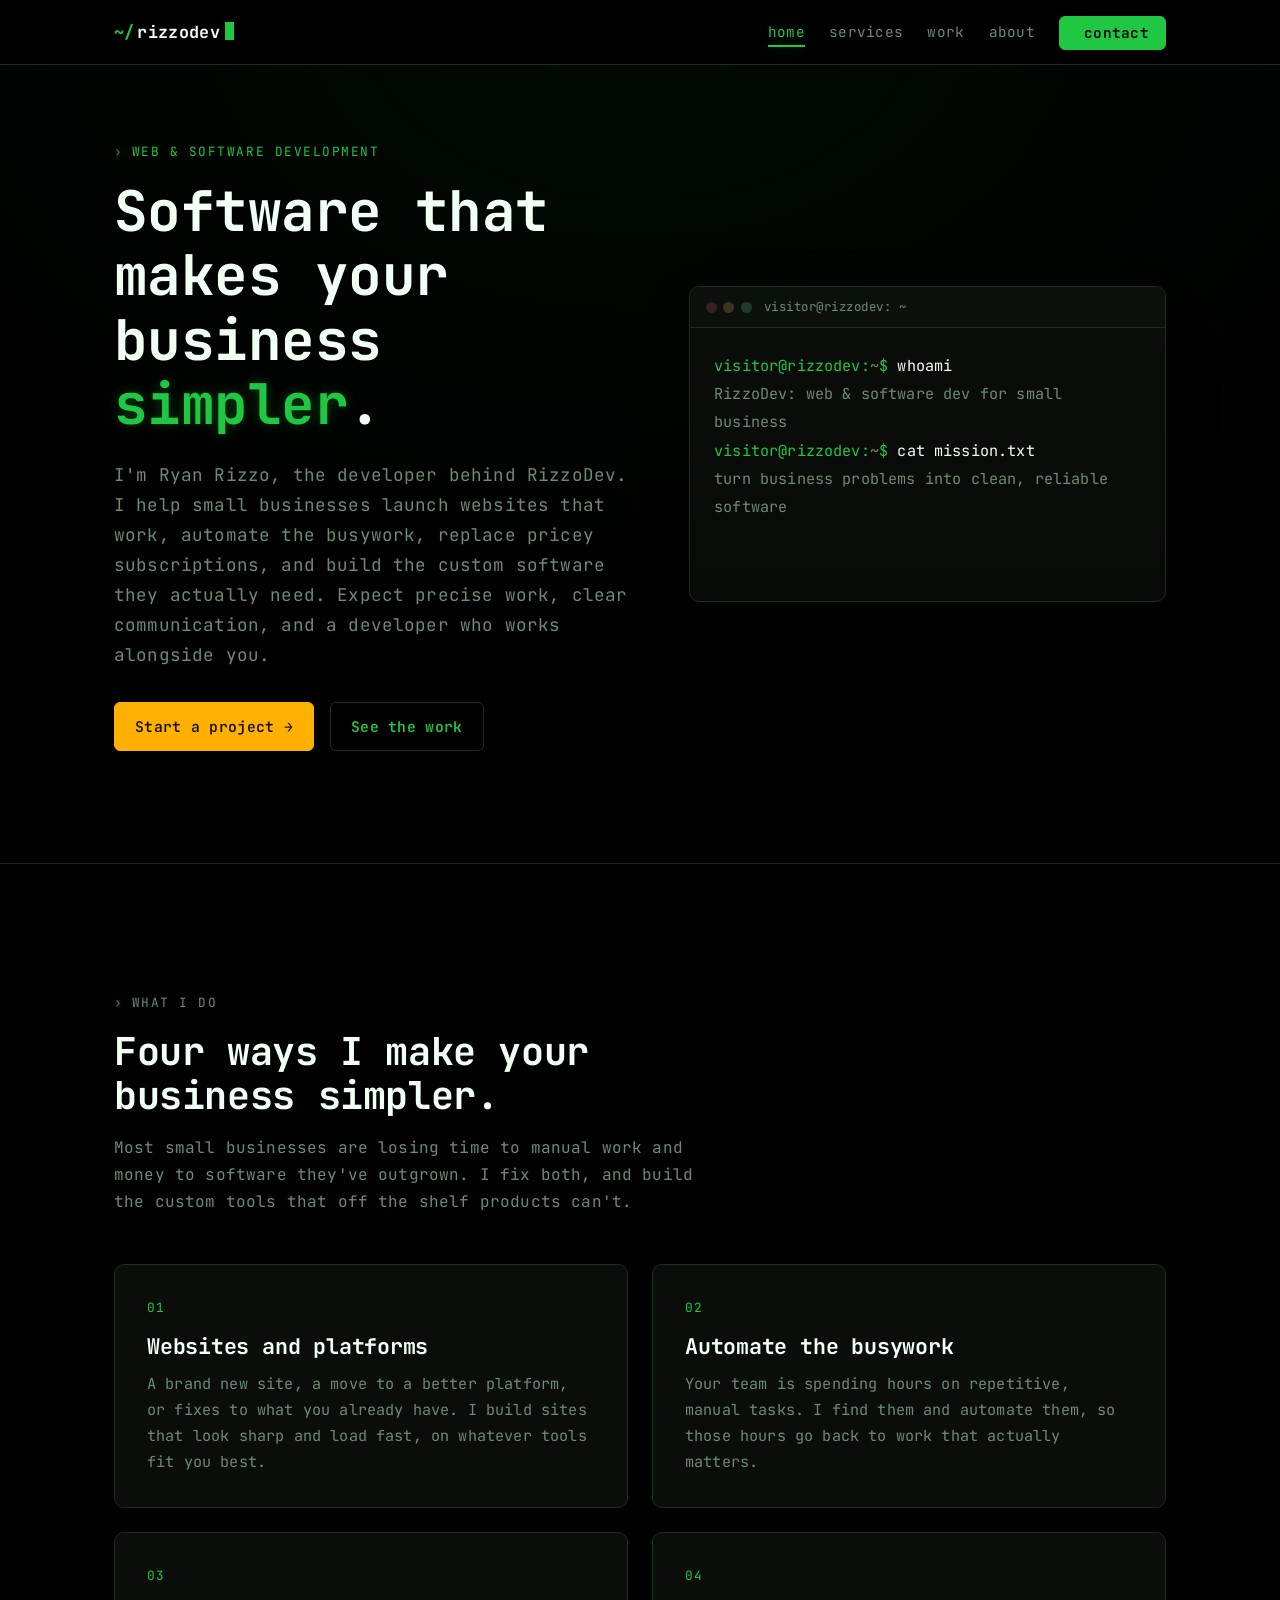
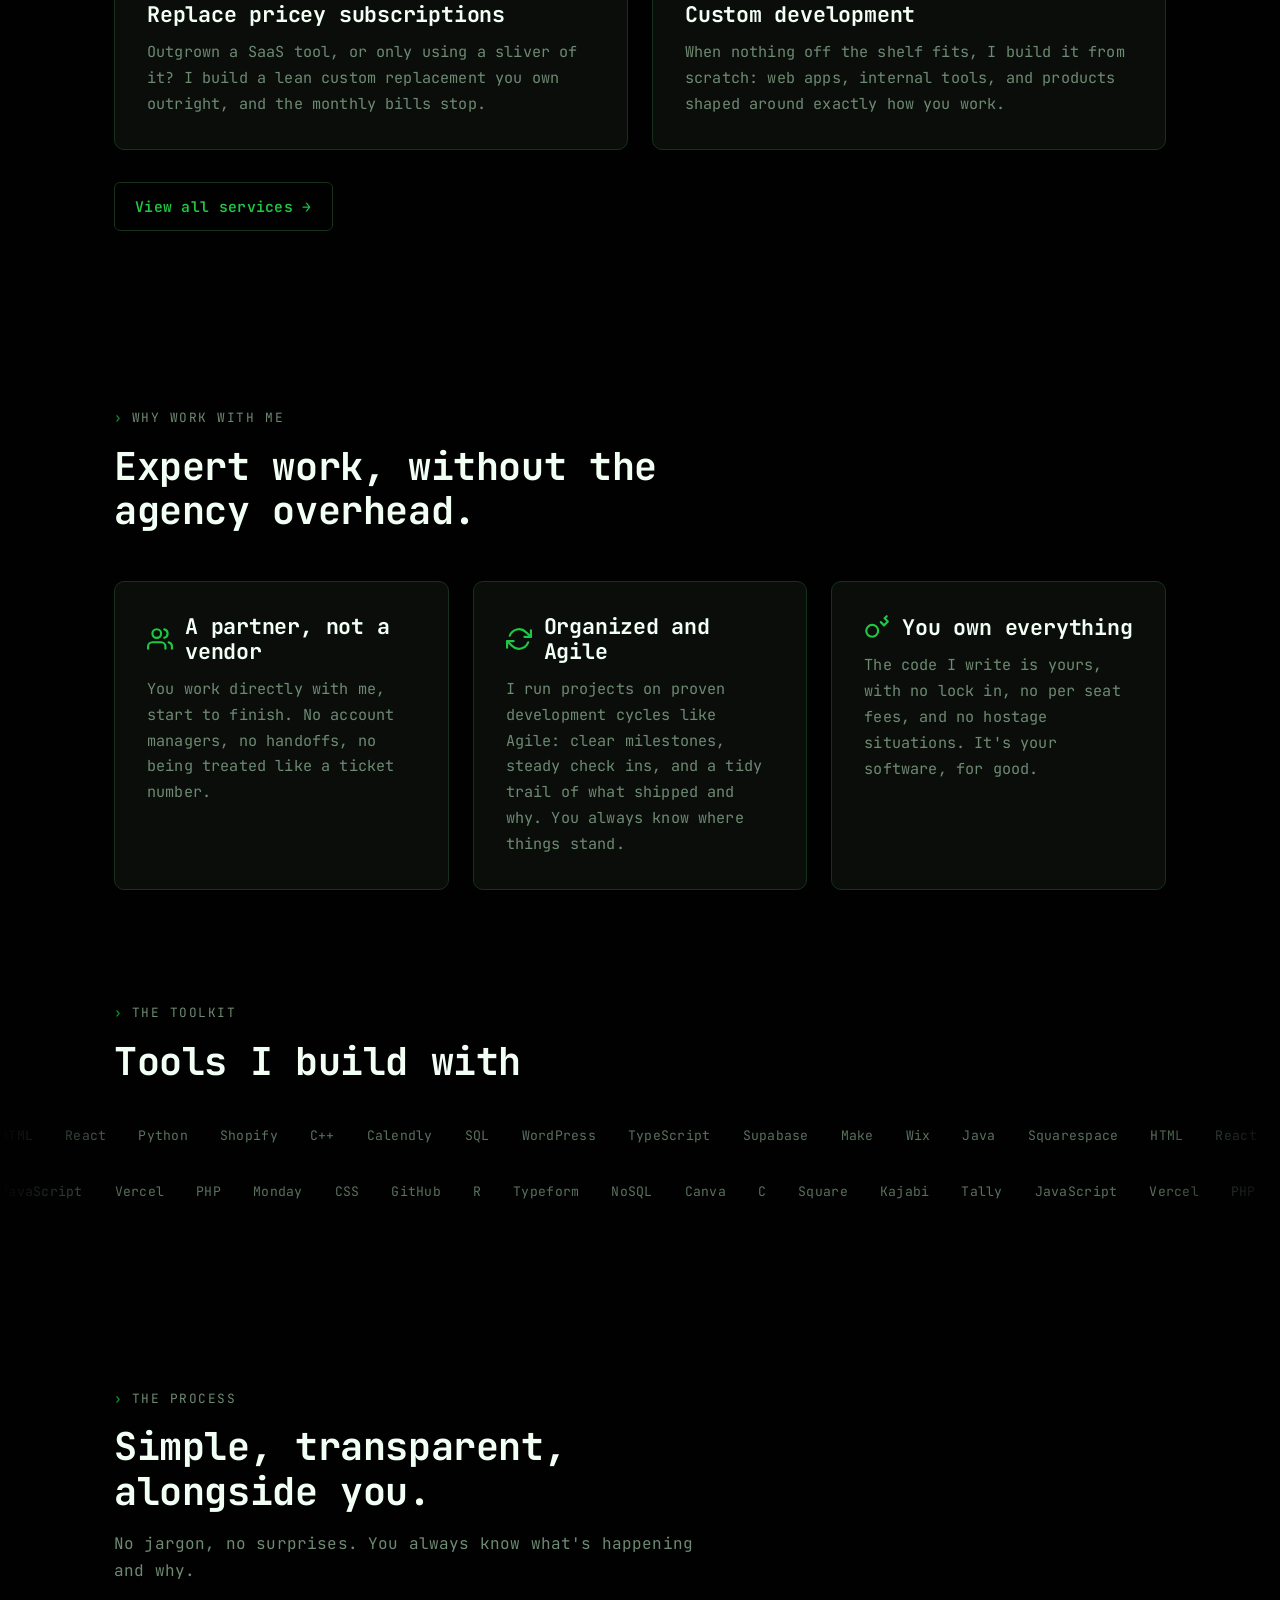
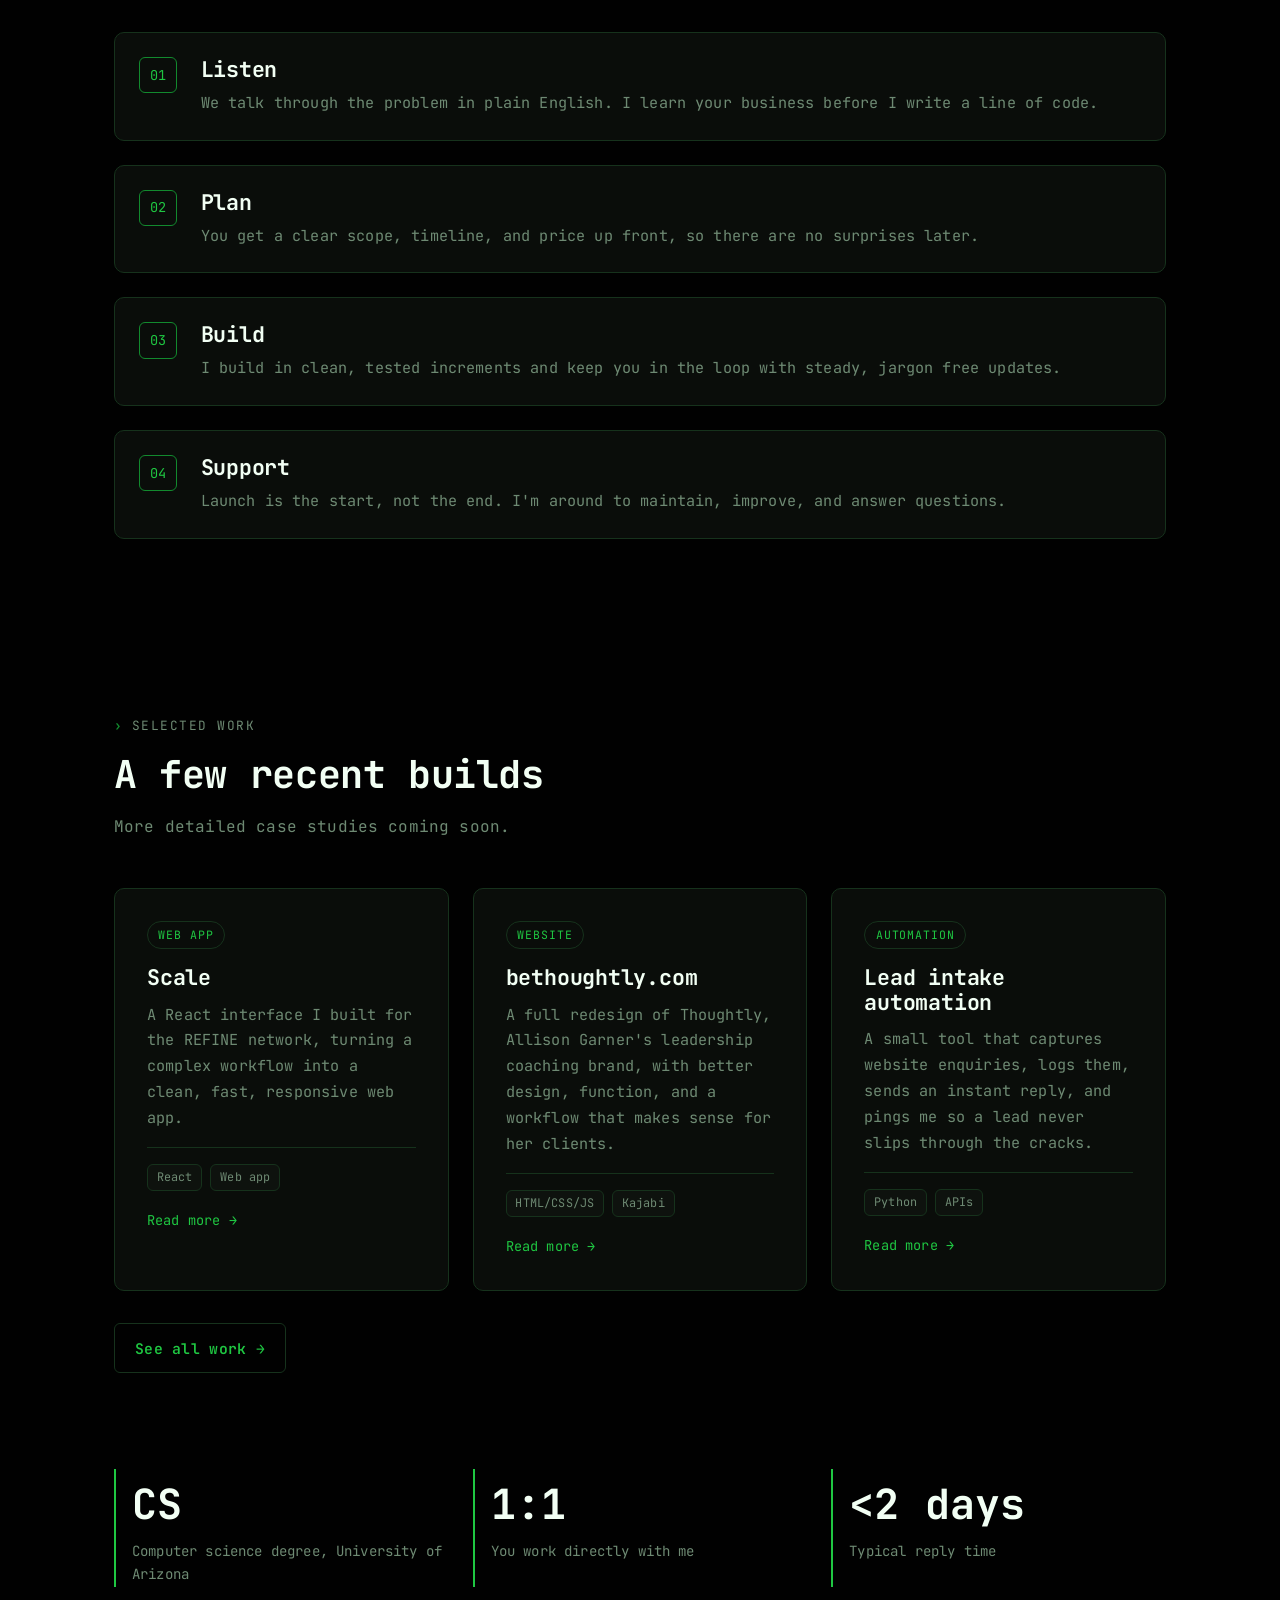
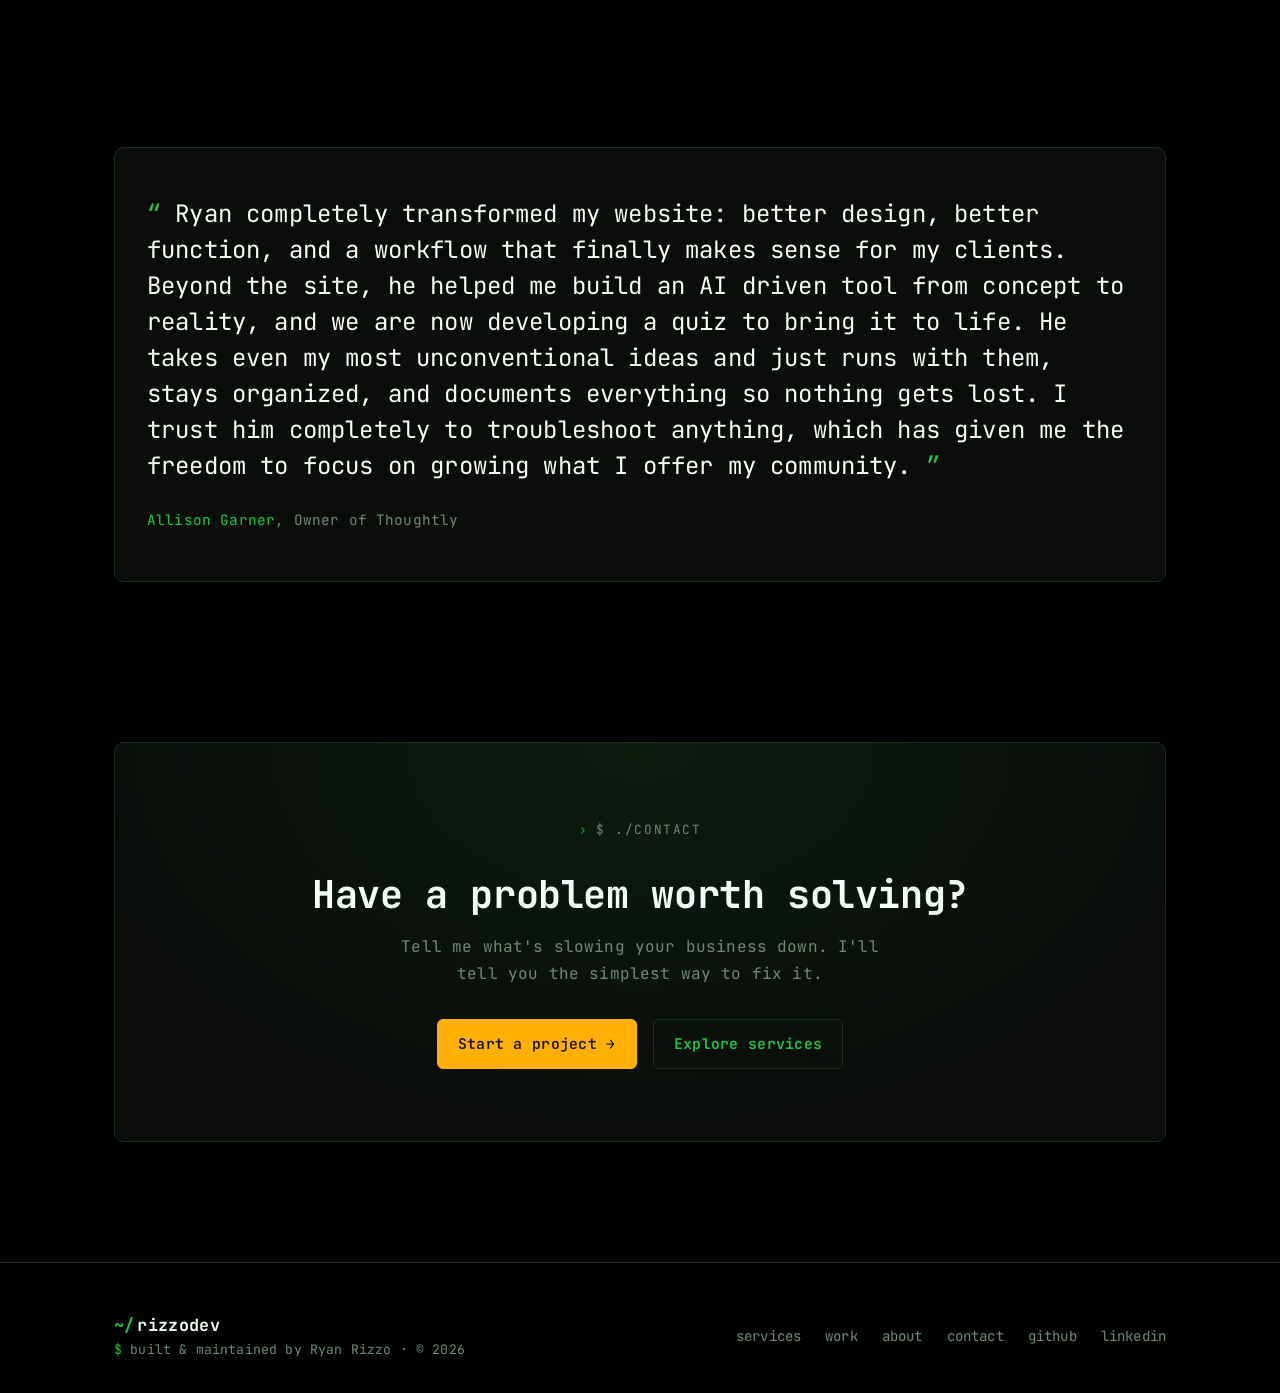
==== commit 40273ece: "Add files via upload" ====
--- a/index.html
+++ b/index.html
@@ -124,18 +124,43 @@
         </div>
         <div class="grid grid-3">
           <article class="card reveal">
-            <h3>A partner, not a vendor</h3>
+            <div class="card__head">
+              <svg class="card__icon" viewBox="0 0 24 24" fill="none" stroke="currentColor" stroke-width="2" stroke-linecap="round" stroke-linejoin="round" aria-hidden="true"><path d="M17 21v-2a4 4 0 0 0-4-4H5a4 4 0 0 0-4 4v2"/><circle cx="9" cy="7" r="4"/><path d="M23 21v-2a4 4 0 0 0-3-3.87"/><path d="M16 3.13a4 4 0 0 1 0 7.75"/></svg>
+              <h3>A partner, not a vendor</h3>
+            </div>
             <p>You work directly with me, start to finish. No account managers, no handoffs, no being treated like a ticket number.</p>
           </article>
           <article class="card reveal">
-            <h3>Organized and Agile</h3>
+            <div class="card__head">
+              <svg class="card__icon" viewBox="0 0 24 24" fill="none" stroke="currentColor" stroke-width="2" stroke-linecap="round" stroke-linejoin="round" aria-hidden="true"><polyline points="23 4 23 10 17 10"/><polyline points="1 20 1 14 7 14"/><path d="M3.51 9a9 9 0 0 1 14.85-3.36L23 10M1 14l4.64 4.36A9 9 0 0 0 20.49 15"/></svg>
+              <h3>Organized and Agile</h3>
+            </div>
             <p>I run projects on proven development cycles like Agile: clear milestones, steady check ins, and a tidy trail of what shipped and why. You always know where things stand.</p>
           </article>
           <article class="card reveal">
-            <h3>You own everything</h3>
+            <div class="card__head">
+              <svg class="card__icon" viewBox="0 0 24 24" fill="none" stroke="currentColor" stroke-width="2" stroke-linecap="round" stroke-linejoin="round" aria-hidden="true"><path d="M21 2l-2 2m-7.61 7.61a5.5 5.5 0 1 1-7.778 7.778 5.5 5.5 0 0 1 7.777-7.777zM15.5 7.5l3 3L22 7l-3-3"/></svg>
+              <h3>You own everything</h3>
+            </div>
             <p>The code I write is yours, with no lock in, no per seat fees, and no hostage situations. It's your software, for good.</p>
           </article>
         </div>
+      </div>
+    </section>
+
+    <!-- ============ TOOLS / THE TOOLKIT ============ -->
+    <section class="section section--tight">
+      <div class="container">
+        <div class="section-head reveal" style="margin-bottom: var(--s-6);">
+          <p class="eyebrow">the toolkit</p>
+          <h2>Tools I build with</h2>
+        </div>
+      </div>
+      <div class="marquee" aria-label="Languages, platforms, and tools I work with">
+        <div class="marquee__track" data-tools="a"></div>
+      </div>
+      <div class="marquee marquee--reverse" aria-hidden="true">
+        <div class="marquee__track" data-tools="b"></div>
       </div>
     </section>
 
@@ -191,19 +216,21 @@
         <div class="grid grid-3">
           <article class="card work-card reveal">
             <span class="work-card__tag">Web app</span>
-            <h3>Scale interface</h3>
-            <p>A React interface I built for Thoughtly, turning a complex workflow into a clean, fast, responsive web app.</p>
+            <h3>Scale</h3>
+            <p>A React interface I built for the REFINE network, turning a complex workflow into a clean, fast, responsive web app.</p>
             <div class="work-card__meta">
               <span class="chip">React</span><span class="chip">Web app</span>
             </div>
+            <p class="work-card__more"><a href="work/scale.html">Read more →</a></p>
           </article>
           <article class="card work-card reveal">
             <span class="work-card__tag">Website</span>
             <h3>bethoughtly.com</h3>
-            <p>Design and build work across Thoughtly's marketing site, from product pages to interactive tools, on top of their CMS.</p>
+            <p>A full redesign of Thoughtly, Allison Garner's leadership coaching brand, with better design, function, and a workflow that makes sense for her clients.</p>
             <div class="work-card__meta">
               <span class="chip">HTML/CSS/JS</span><span class="chip">Kajabi</span>
             </div>
+            <p class="work-card__more"><a href="work/bethoughtly.html">Read more →</a></p>
           </article>
           <!-- TODO: build this automation project before relying on it as a portfolio piece. -->
           <article class="card work-card reveal">
@@ -213,6 +240,7 @@
             <div class="work-card__meta">
               <span class="chip">Python</span><span class="chip">APIs</span>
             </div>
+            <p class="work-card__more"><a href="work/automation.html">Read more →</a></p>
           </article>
         </div>
         <p class="mt-6"><a href="work.html" class="btn btn-ghost">See all work →</a></p>
@@ -225,7 +253,7 @@
         <div class="stats reveal">
           <div class="stat">
             <div class="stat__num">CS</div>
-            <div class="stat__label">Computer science degree</div>
+            <div class="stat__label">Computer science degree, University of Arizona</div>
           </div>
           <div class="stat">
             <div class="stat__num">1:1</div>
@@ -244,10 +272,15 @@
       <div class="container">
         <div class="testimonial reveal">
           <p class="testimonial__quote">
-            He made my business simpler and more efficient, and communication was really easy,
-            he just knows what to do somehow.
+            Ryan completely transformed my website: better design, better function, and a
+            workflow that finally makes sense for my clients. Beyond the site, he helped me
+            build an AI driven tool from concept to reality, and we are now developing a quiz
+            to bring it to life. He takes even my most unconventional ideas and just runs with
+            them, stays organized, and documents everything so nothing gets lost. I trust him
+            completely to troubleshoot anything, which has given me the freedom to focus on
+            growing what I offer my community.
           </p>
-          <p class="testimonial__by"><span class="name">Client name</span>, Small business owner</p>
+          <p class="testimonial__by"><span class="name">Allison Garner</span>, Owner of Thoughtly</p>
         </div>
       </div>
     </section>
--- a/assets/css/style.css
+++ b/assets/css/style.css
@@ -718,3 +718,75 @@
   .reveal { opacity: 1; transform: none; }
   body::before { background: radial-gradient(120% 120% at 50% 0%, rgba(31,199,66,0.05), transparent 60%); }
 }
+
+/* ----------------------------------------------------------------
+   20. Card heading with leading icon (why-work-with-me cards)
+   ---------------------------------------------------------------- */
+.card__head {
+  display: flex;
+  align-items: center;
+  gap: var(--s-3);
+  margin-bottom: var(--s-3);
+}
+.card__head h3 { margin-bottom: 0; }
+.card__icon {
+  width: 26px;
+  height: 26px;
+  flex: none;
+  color: var(--lime);
+}
+
+/* ----------------------------------------------------------------
+   21. Work card "read more" link
+   ---------------------------------------------------------------- */
+.work-card__more { margin-top: var(--s-4); }
+.work-card__more a { font-size: 0.85rem; }
+
+/* ----------------------------------------------------------------
+   22. Tools marquee (the toolkit)
+   ---------------------------------------------------------------- */
+.marquee {
+  overflow: hidden;
+  position: relative;
+  padding-block: var(--s-2);
+  -webkit-mask-image: linear-gradient(90deg, transparent, #000 10%, #000 90%, transparent);
+          mask-image: linear-gradient(90deg, transparent, #000 10%, #000 90%, transparent);
+}
+.marquee + .marquee { margin-top: var(--s-4); }
+.marquee__track {
+  display: flex;
+  align-items: center;
+  gap: var(--s-6);
+  width: max-content;
+  animation: marquee 52s linear infinite;
+}
+.marquee--reverse .marquee__track { animation-direction: reverse; }
+.marquee:hover .marquee__track { animation-play-state: paused; }
+@keyframes marquee {
+  from { transform: translateX(0); }
+  to   { transform: translateX(-50%); }
+}
+.tool {
+  display: inline-flex;
+  align-items: center;
+  gap: var(--s-2);
+  white-space: nowrap;
+  opacity: 0.82;
+  transition: opacity 0.15s ease;
+}
+.tool:hover { opacity: 1; }
+.tool__icon { width: 24px; height: 24px; display: block; flex: none; }
+.tool__label { color: var(--text-dim); font-size: 0.82rem; letter-spacing: 0.02em; }
+
+@media (prefers-reduced-motion: reduce) {
+  .marquee { -webkit-mask-image: none; mask-image: none; }
+  .marquee__track {
+    animation: none;
+    transform: none;
+    flex-wrap: wrap;
+    width: auto;
+    justify-content: center;
+    gap: var(--s-4) var(--s-5);
+  }
+  .marquee__track .is-clone { display: none; }
+}
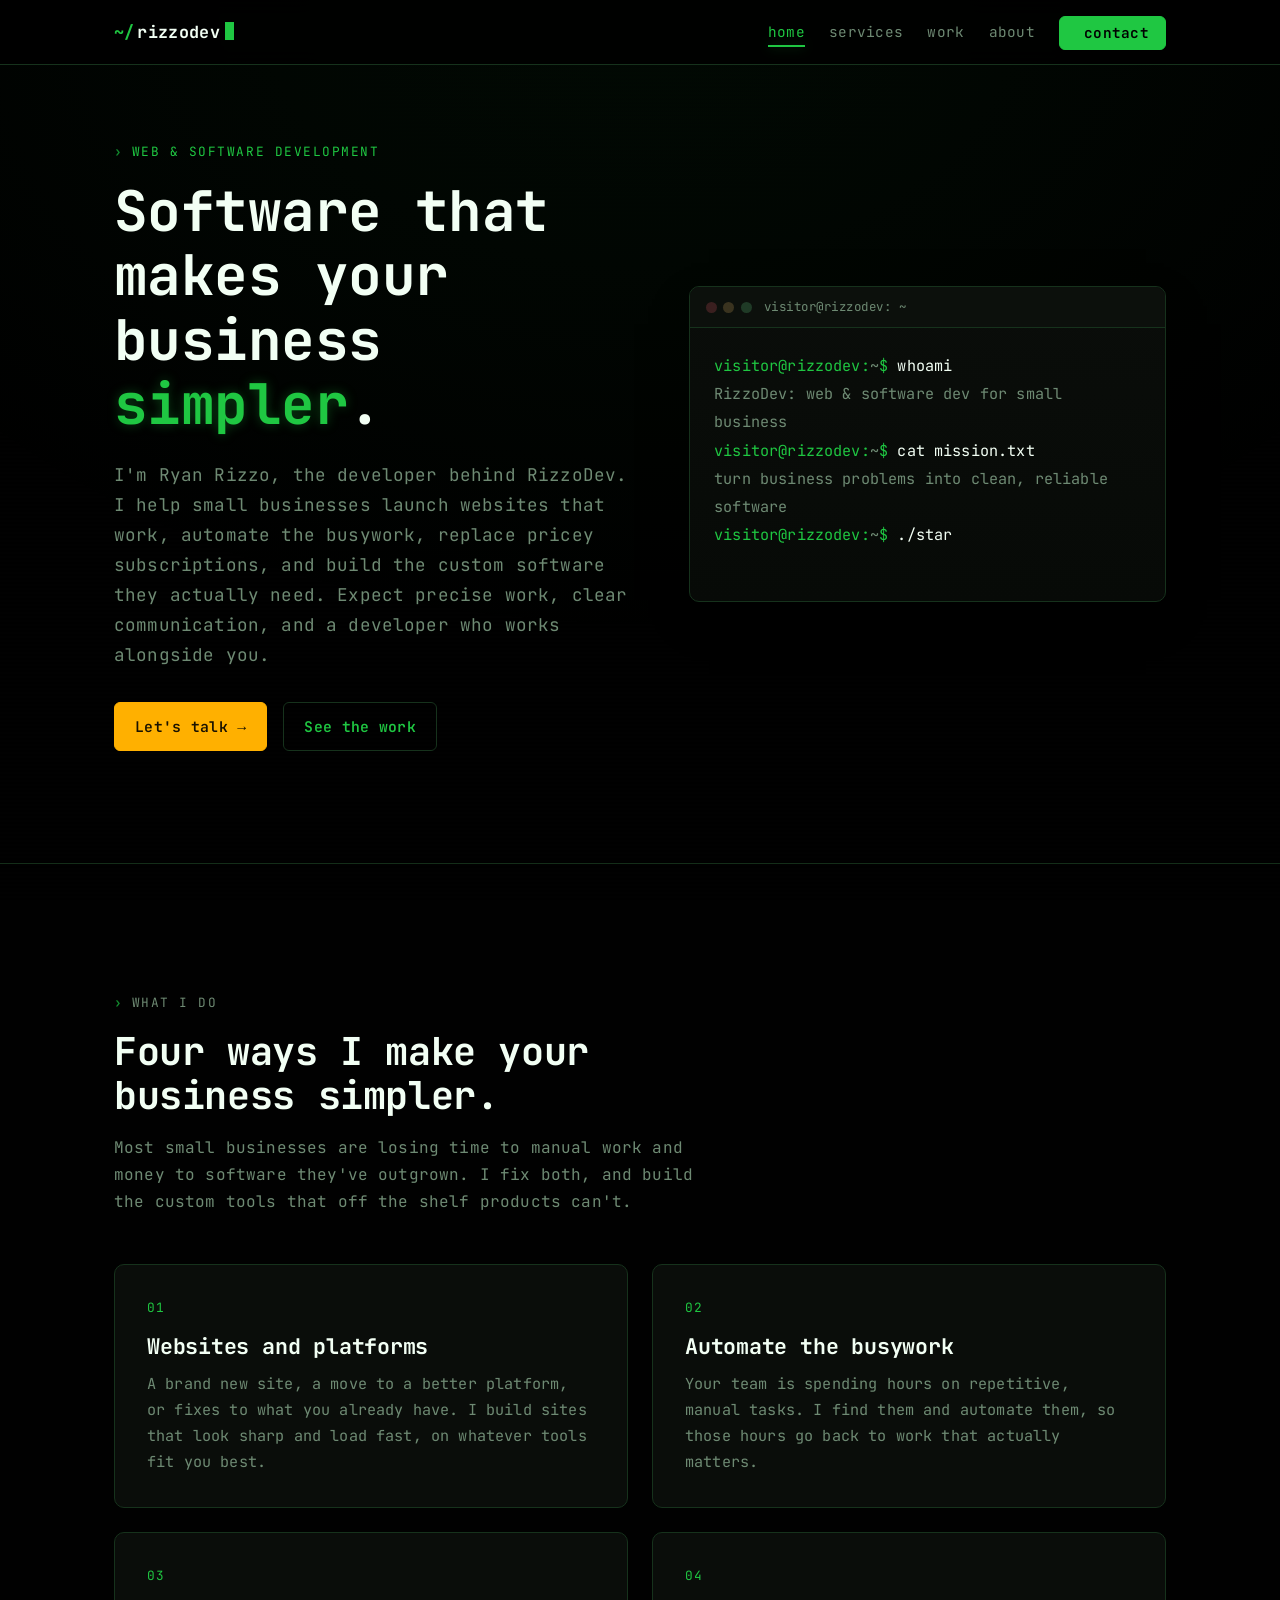
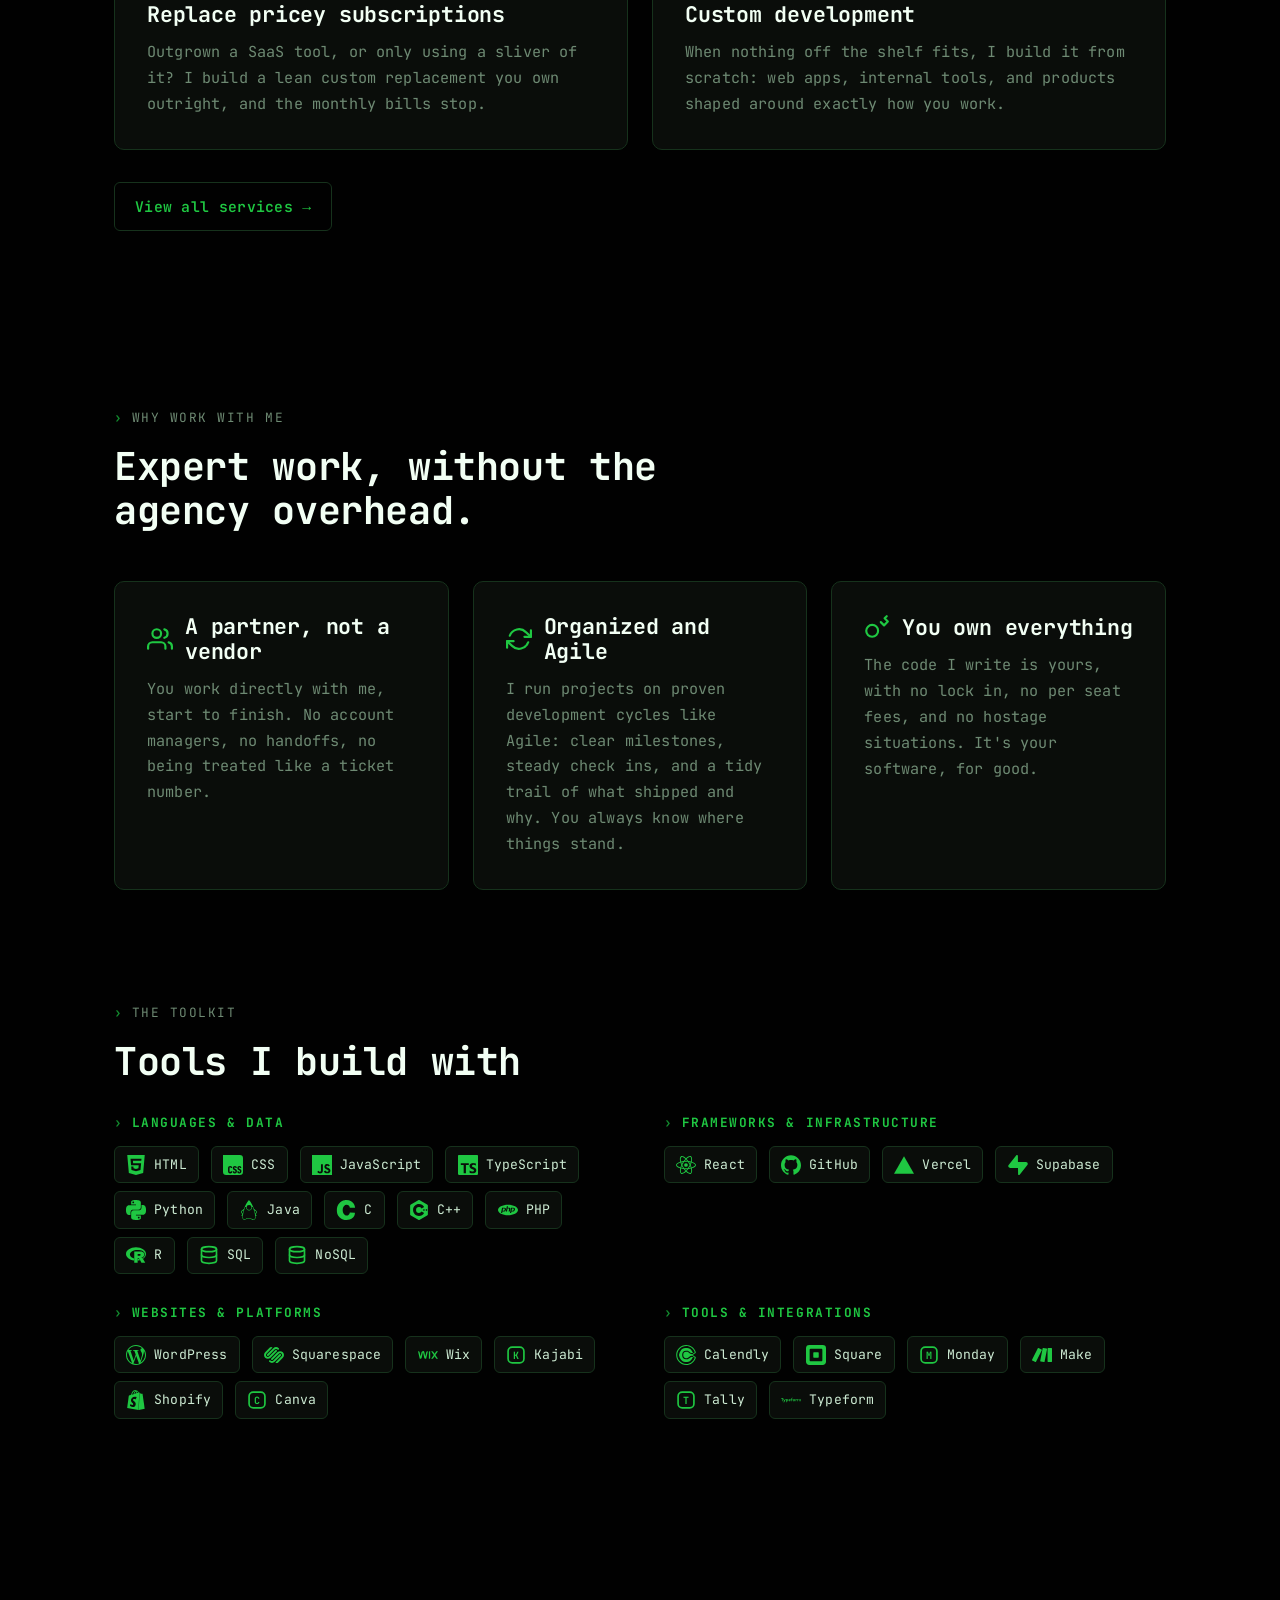
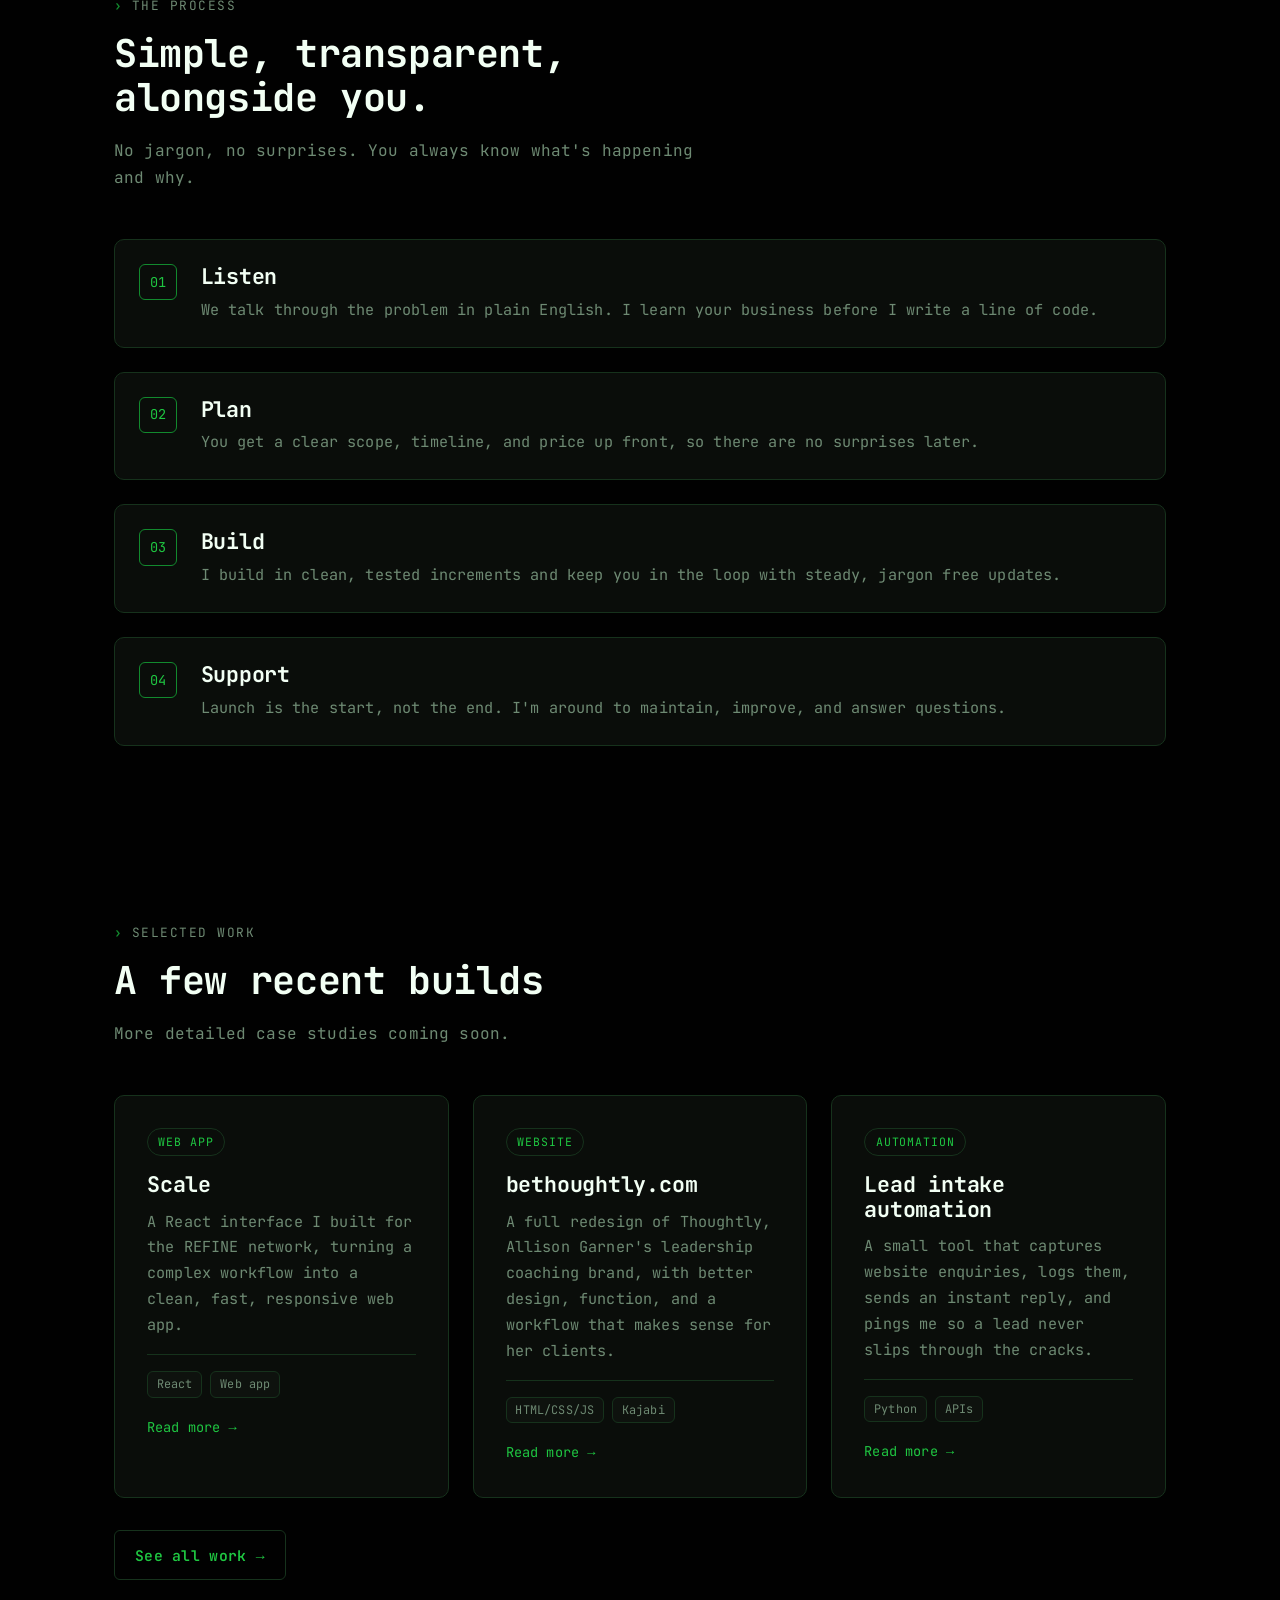
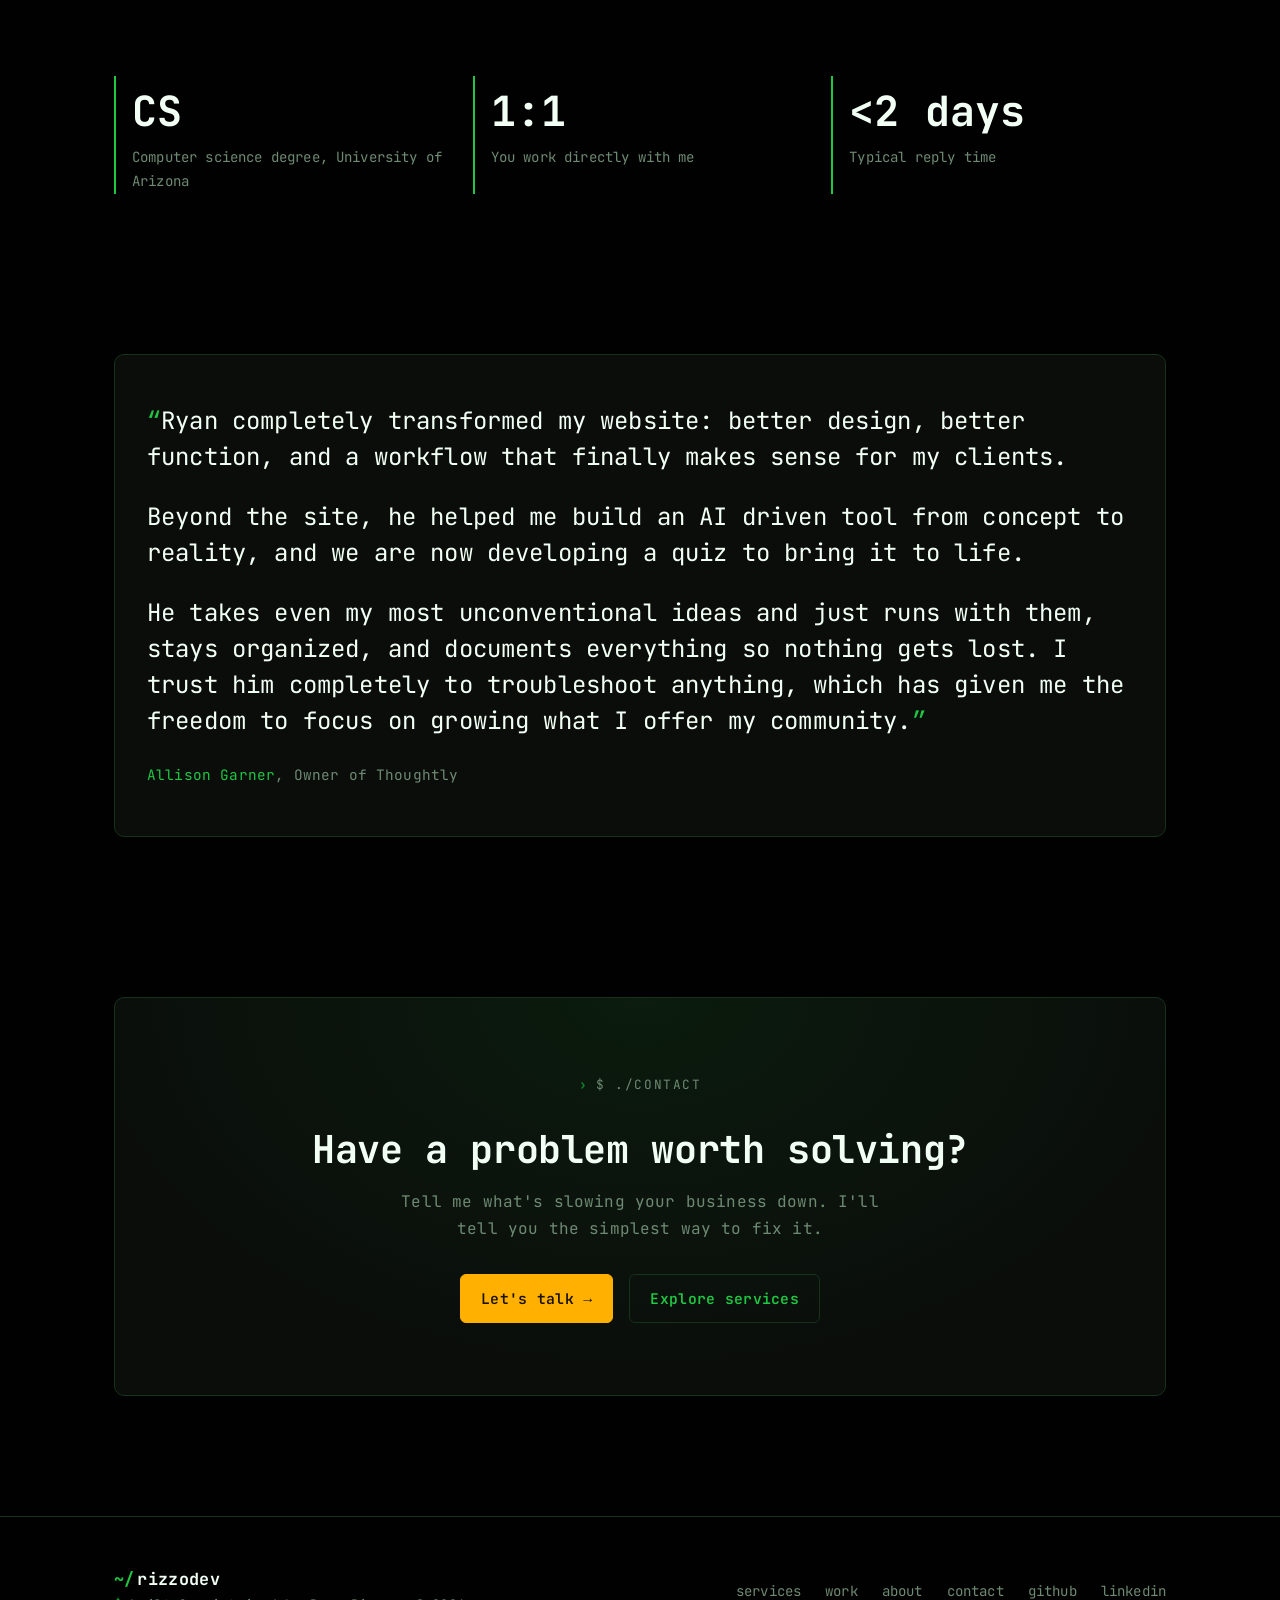
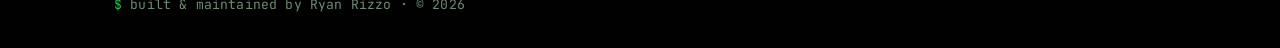
==== commit 6ec46492: "Add files via upload" ====
--- a/index.html
+++ b/index.html
@@ -7,9 +7,6 @@
   <meta name="description" content="RizzoDev builds clean, reliable web and software solutions for small businesses. Technical, precise, and alongside you, from first idea to shipped product." />
 
   <link rel="icon" href="assets/favicon.svg" type="image/svg+xml" />
-  <link rel="preconnect" href="https://fonts.googleapis.com" />
-  <link rel="preconnect" href="https://fonts.gstatic.com" crossorigin />
-  <link href="https://fonts.googleapis.com/css2?family=JetBrains+Mono:wght@400;500;600;700&display=swap" rel="stylesheet" />
   <link rel="stylesheet" href="assets/css/style.css" />
 
   <!-- Social preview -->
@@ -53,7 +50,7 @@
             and a developer who works alongside you.
           </p>
           <div class="hero__actions">
-            <a href="contact.html" class="btn btn-primary">Start a project →</a>
+            <a href="contact.html" class="btn btn-primary">Let's talk →</a>
             <a href="work.html" class="btn btn-ghost">See the work</a>
           </div>
         </div>
@@ -155,12 +152,7 @@
           <p class="eyebrow">the toolkit</p>
           <h2>Tools I build with</h2>
         </div>
-      </div>
-      <div class="marquee" aria-label="Languages, platforms, and tools I work with">
-        <div class="marquee__track" data-tools="a"></div>
-      </div>
-      <div class="marquee marquee--reverse" aria-hidden="true">
-        <div class="marquee__track" data-tools="b"></div>
+        <div class="toolkit reveal" data-toolkit></div>
       </div>
     </section>
 
@@ -271,15 +263,16 @@
     <section class="section">
       <div class="container">
         <div class="testimonial reveal">
-          <p class="testimonial__quote">
-            Ryan completely transformed my website: better design, better function, and a
-            workflow that finally makes sense for my clients. Beyond the site, he helped me
-            build an AI driven tool from concept to reality, and we are now developing a quiz
-            to bring it to life. He takes even my most unconventional ideas and just runs with
-            them, stays organized, and documents everything so nothing gets lost. I trust him
-            completely to troubleshoot anything, which has given me the freedom to focus on
-            growing what I offer my community.
-          </p>
+          <blockquote class="testimonial__quote">
+            <p>Ryan completely transformed my website: better design, better function, and a
+            workflow that finally makes sense for my clients.</p>
+            <p>Beyond the site, he helped me build an AI driven tool from concept to reality,
+            and we are now developing a quiz to bring it to life.</p>
+            <p>He takes even my most unconventional ideas and just runs with them, stays
+            organized, and documents everything so nothing gets lost. I trust him completely
+            to troubleshoot anything, which has given me the freedom to focus on growing what
+            I offer my community.</p>
+          </blockquote>
           <p class="testimonial__by"><span class="name">Allison Garner</span>, Owner of Thoughtly</p>
         </div>
       </div>
@@ -293,7 +286,7 @@
           <h2>Have a problem worth solving?</h2>
           <p>Tell me what's slowing your business down. I'll tell you the simplest way to fix it.</p>
           <div class="hero__actions">
-            <a href="contact.html" class="btn btn-primary">Start a project →</a>
+            <a href="contact.html" class="btn btn-primary">Let's talk →</a>
             <a href="services.html" class="btn btn-ghost">Explore services</a>
           </div>
         </div>
--- a/assets/css/style.css
+++ b/assets/css/style.css
@@ -1,8 +1,40 @@
 /* ============================================================
-   RizzoDev — Global Stylesheet
+   RizzoDev Global Stylesheet
    Aesthetic: inside of an 80s computer / command line / dark mode
    See DESIGN_CONVENTIONS.md for the full system.
    ============================================================ */
+
+/* ----------------------------------------------------------------
+   0. Self hosted font (JetBrains Mono, latin). No third party requests.
+   ---------------------------------------------------------------- */
+@font-face {
+  font-family: 'JetBrains Mono';
+  font-style: normal;
+  font-weight: 400;
+  font-display: swap;
+  src: url('../fonts/jetbrains-mono-400.woff2') format('woff2');
+}
+@font-face {
+  font-family: 'JetBrains Mono';
+  font-style: normal;
+  font-weight: 500;
+  font-display: swap;
+  src: url('../fonts/jetbrains-mono-500.woff2') format('woff2');
+}
+@font-face {
+  font-family: 'JetBrains Mono';
+  font-style: normal;
+  font-weight: 600;
+  font-display: swap;
+  src: url('../fonts/jetbrains-mono-600.woff2') format('woff2');
+}
+@font-face {
+  font-family: 'JetBrains Mono';
+  font-style: normal;
+  font-weight: 700;
+  font-display: swap;
+  src: url('../fonts/jetbrains-mono-700.woff2') format('woff2');
+}
 
 /* ----------------------------------------------------------------
    1. Design tokens
@@ -23,9 +55,9 @@
   /* Text */
   --text:      #CDEBD3;    /* primary body (soft green-white, readable) */
   --text-dim:  #6E8A73;    /* secondary / captions / muted */
-  --heading:   #F2FFF4;    /* brightest — large headings */
-
-  /* Accent — classic amber CRT, used sparingly for primary CTAs */
+  --heading:   #F2FFF4;    /* brightest, large headings */
+
+  /* Accent: classic amber CRT, used sparingly for primary CTAs */
   --amber:        #FFB000;
   --amber-bright: #FFC740;
 
@@ -148,7 +180,7 @@
 .text-lime { color: var(--lime); }
 .text-amber { color: var(--amber); }
 
-/* Eyebrow — prompt-style section label */
+/* Eyebrow: prompt-style section label */
 .eyebrow {
   display: inline-flex;
   align-items: center;
@@ -564,13 +596,15 @@
   padding: var(--s-7) var(--s-6);
   position: relative;
 }
-.testimonial__quote {
+.testimonial__quote { margin: 0; }
+.testimonial__quote p {
   font-size: clamp(1.15rem, 2.4vw, 1.5rem);
   color: var(--heading);
   line-height: 1.5;
 }
-.testimonial__quote::before { content: "\201C"; color: var(--lime); }
-.testimonial__quote::after  { content: "\201D"; color: var(--lime); }
+.testimonial__quote p + p { margin-top: var(--s-5); }
+.testimonial__quote p:first-of-type::before { content: "\201C"; color: var(--lime); }
+.testimonial__quote p:last-of-type::after  { content: "\201D"; color: var(--lime); }
 .testimonial__by {
   margin-top: var(--s-5);
   color: var(--text-dim);
@@ -743,50 +777,45 @@
 .work-card__more a { font-size: 0.85rem; }
 
 /* ----------------------------------------------------------------
-   22. Tools marquee (the toolkit)
-   ---------------------------------------------------------------- */
-.marquee {
-  overflow: hidden;
-  position: relative;
-  padding-block: var(--s-2);
-  -webkit-mask-image: linear-gradient(90deg, transparent, #000 10%, #000 90%, transparent);
-          mask-image: linear-gradient(90deg, transparent, #000 10%, #000 90%, transparent);
-}
-.marquee + .marquee { margin-top: var(--s-4); }
-.marquee__track {
+   22. Toolkit (categorized tool list with icons)
+   ---------------------------------------------------------------- */
+.toolkit {
+  display: grid;
+  grid-template-columns: repeat(2, 1fr);
+  gap: var(--s-6) var(--s-7);
+}
+@media (max-width: 760px) { .toolkit { grid-template-columns: 1fr; } }
+
+.toolkit__cat-title {
+  font-size: 0.8rem;
+  letter-spacing: 0.12em;
+  text-transform: uppercase;
+  color: var(--lime);
+  margin-bottom: var(--s-4);
   display: flex;
   align-items: center;
-  gap: var(--s-6);
-  width: max-content;
-  animation: marquee 52s linear infinite;
-}
-.marquee--reverse .marquee__track { animation-direction: reverse; }
-.marquee:hover .marquee__track { animation-play-state: paused; }
-@keyframes marquee {
-  from { transform: translateX(0); }
-  to   { transform: translateX(-50%); }
+  gap: var(--s-2);
+}
+.toolkit__cat-title::before { content: "\203A"; color: var(--lime-dim); }
+
+.toolkit__list {
+  list-style: none;
+  padding: 0;
+  margin: 0;
+  display: flex;
+  flex-wrap: wrap;
+  gap: var(--s-2) var(--s-3);
 }
 .tool {
   display: inline-flex;
   align-items: center;
   gap: var(--s-2);
-  white-space: nowrap;
-  opacity: 0.82;
-  transition: opacity 0.15s ease;
-}
-.tool:hover { opacity: 1; }
-.tool__icon { width: 24px; height: 24px; display: block; flex: none; }
-.tool__label { color: var(--text-dim); font-size: 0.82rem; letter-spacing: 0.02em; }
-
-@media (prefers-reduced-motion: reduce) {
-  .marquee { -webkit-mask-image: none; mask-image: none; }
-  .marquee__track {
-    animation: none;
-    transform: none;
-    flex-wrap: wrap;
-    width: auto;
-    justify-content: center;
-    gap: var(--s-4) var(--s-5);
-  }
-  .marquee__track .is-clone { display: none; }
-}
+  padding: 0.4rem 0.7rem;
+  border: 1px solid var(--line);
+  border-radius: var(--radius);
+  background: var(--panel);
+  transition: border-color 0.15s ease, transform 0.12s ease;
+}
+.tool:hover { border-color: rgba(31, 199, 66, 0.4); transform: translateY(-1px); }
+.tool__icon { width: 20px; height: 20px; display: block; flex: none; color: var(--lime); }
+.tool__label { color: var(--text); font-size: 0.82rem; letter-spacing: 0.01em; }
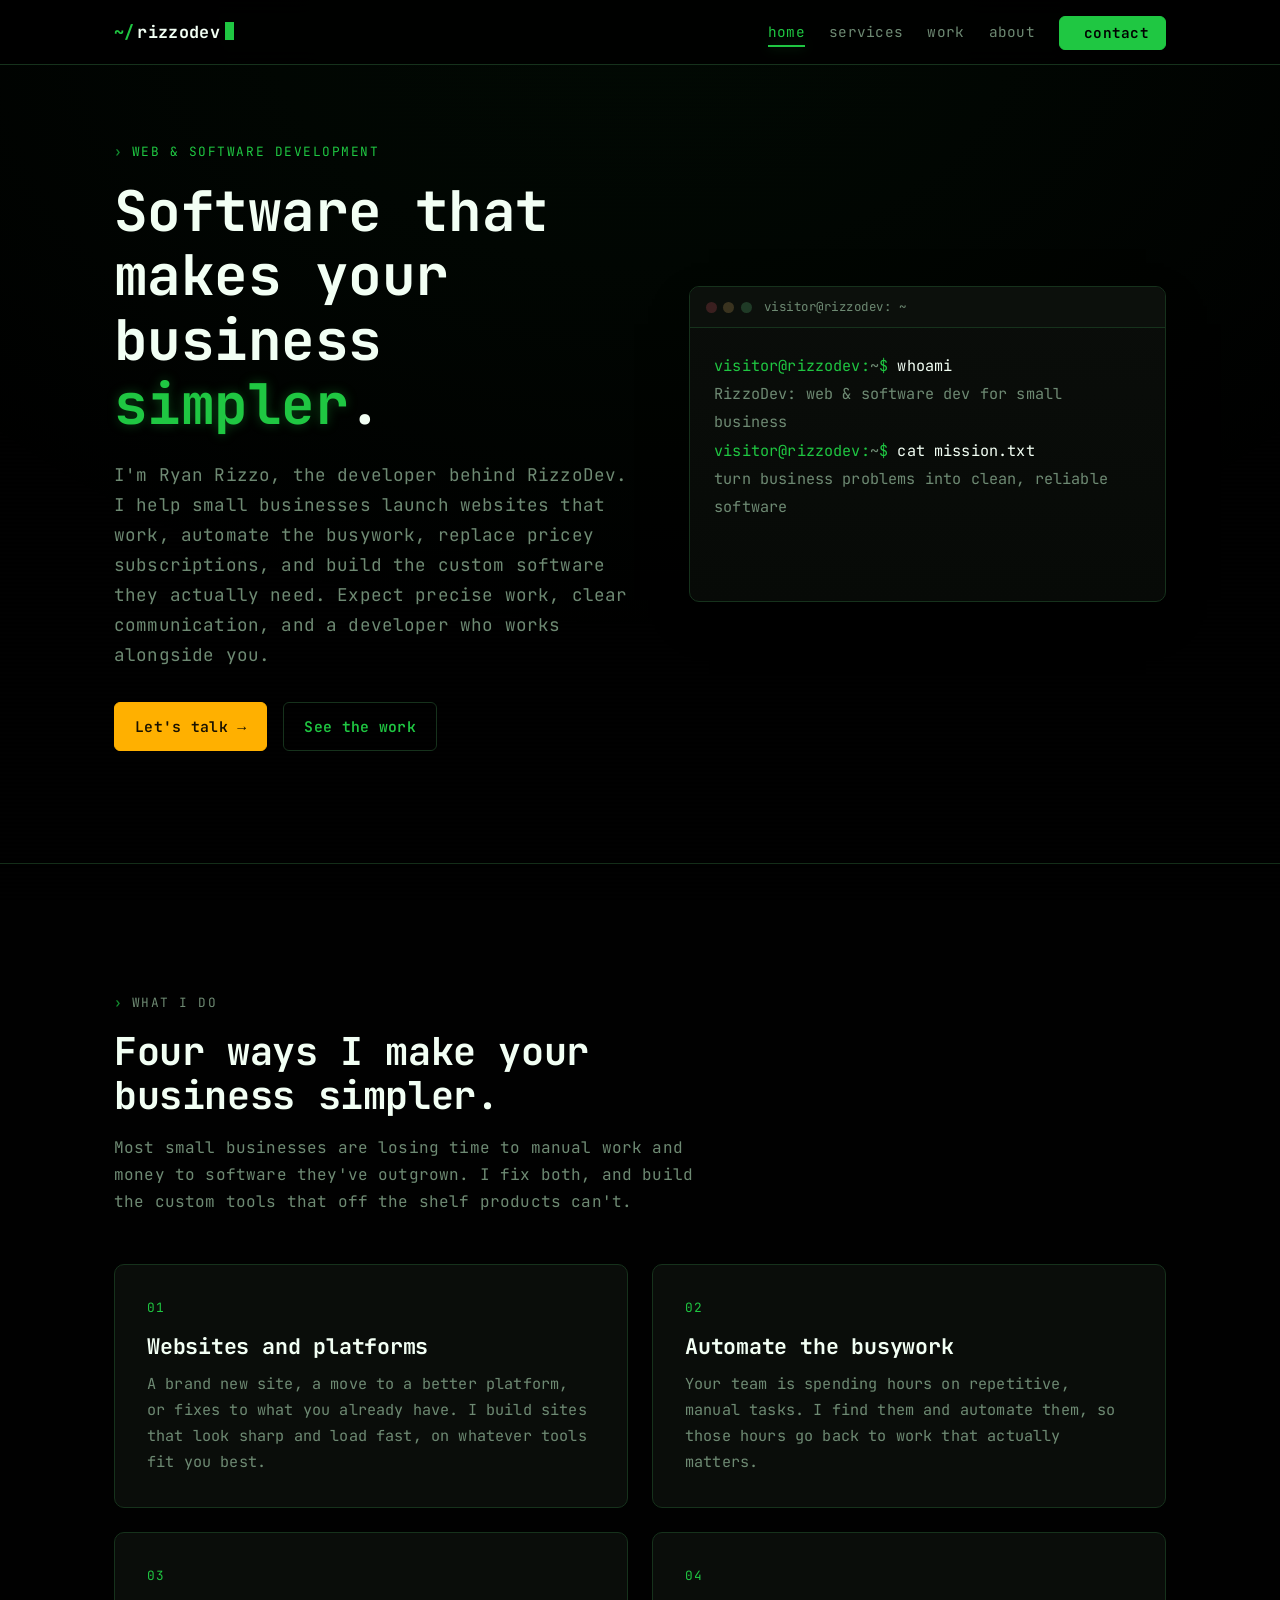
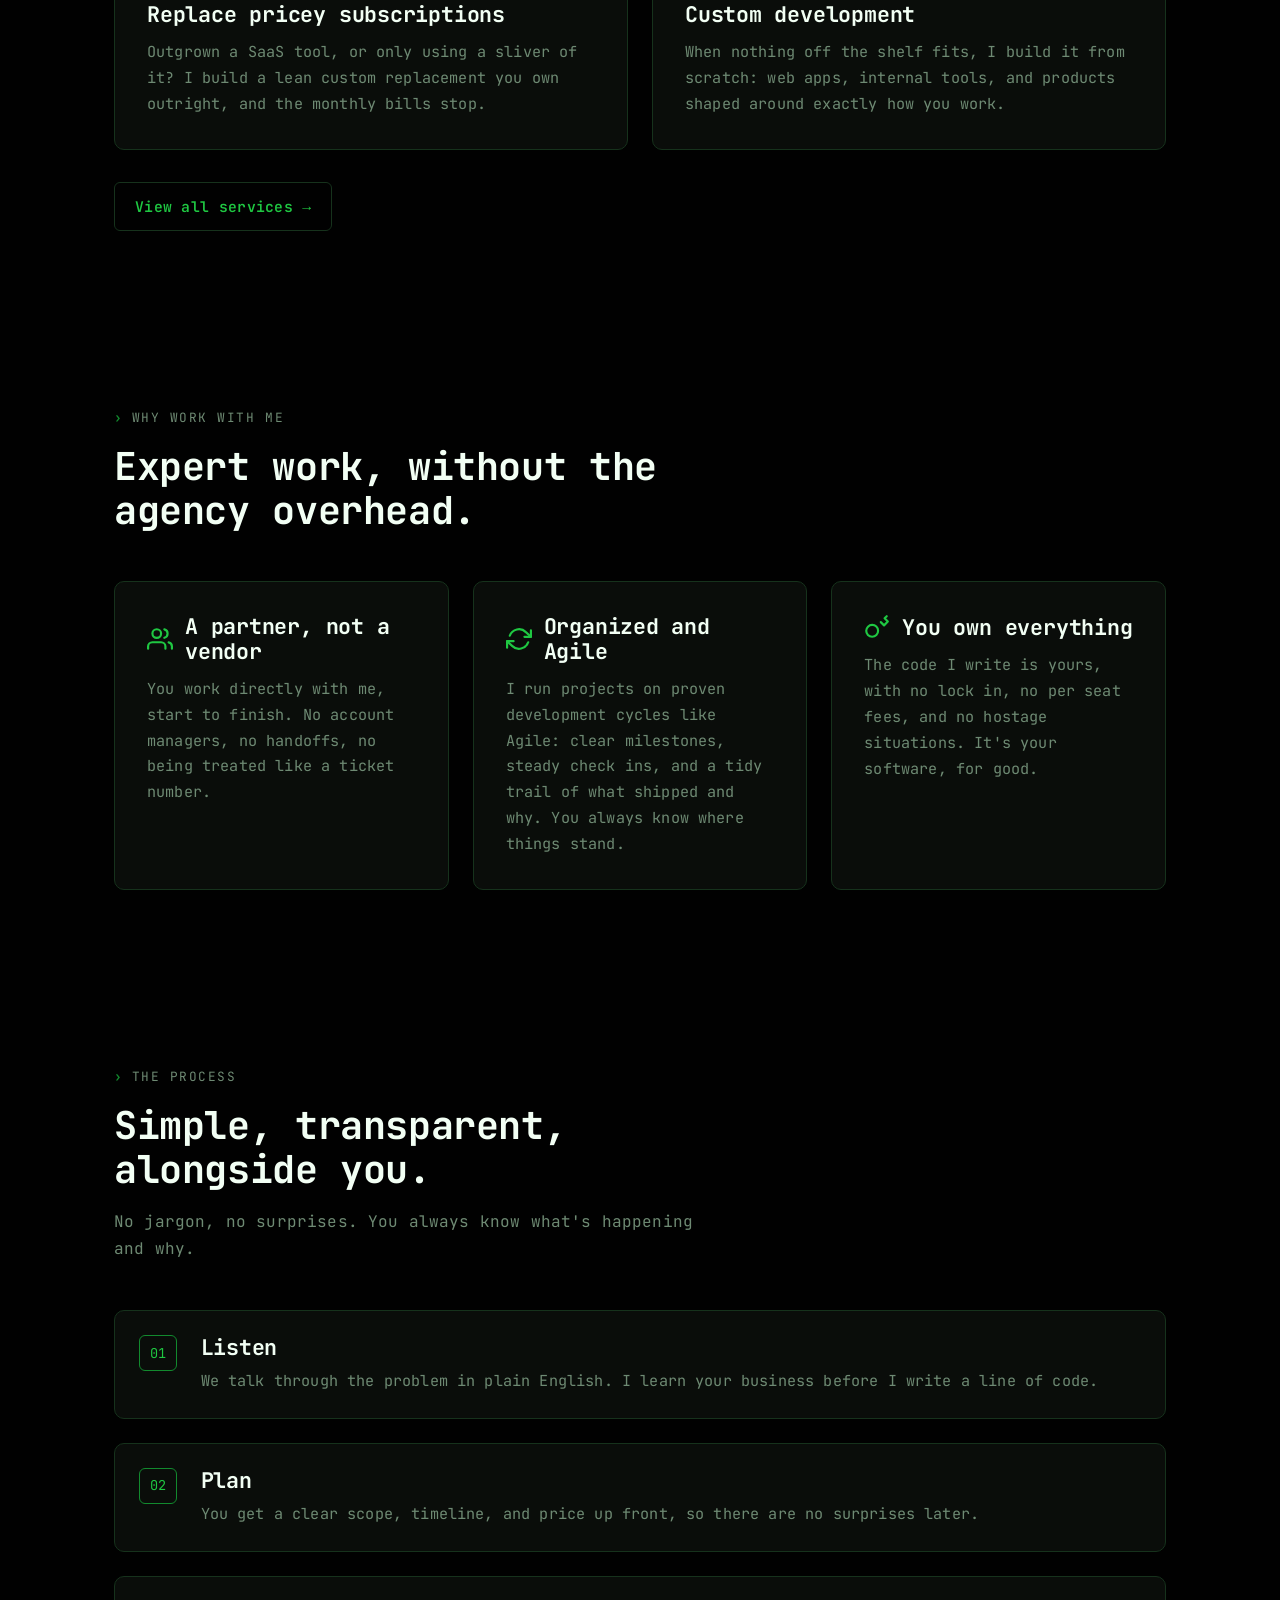
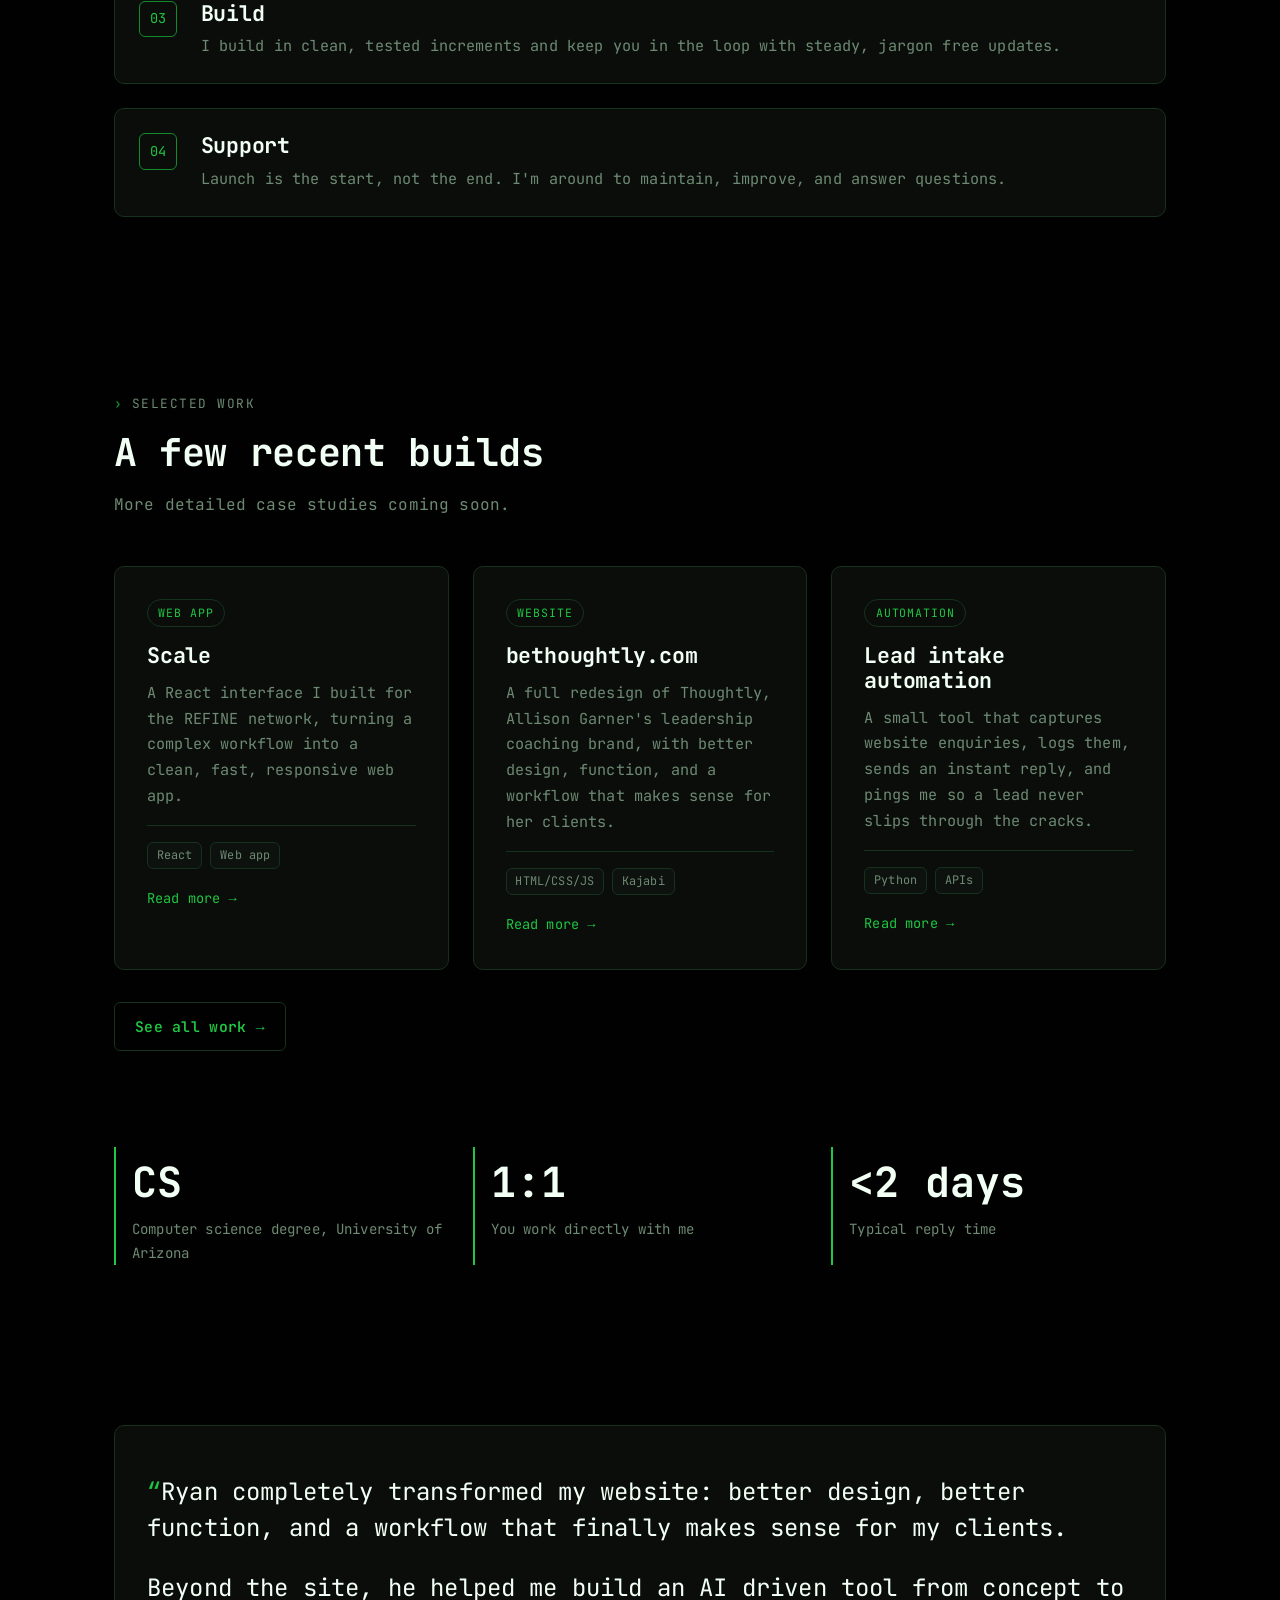
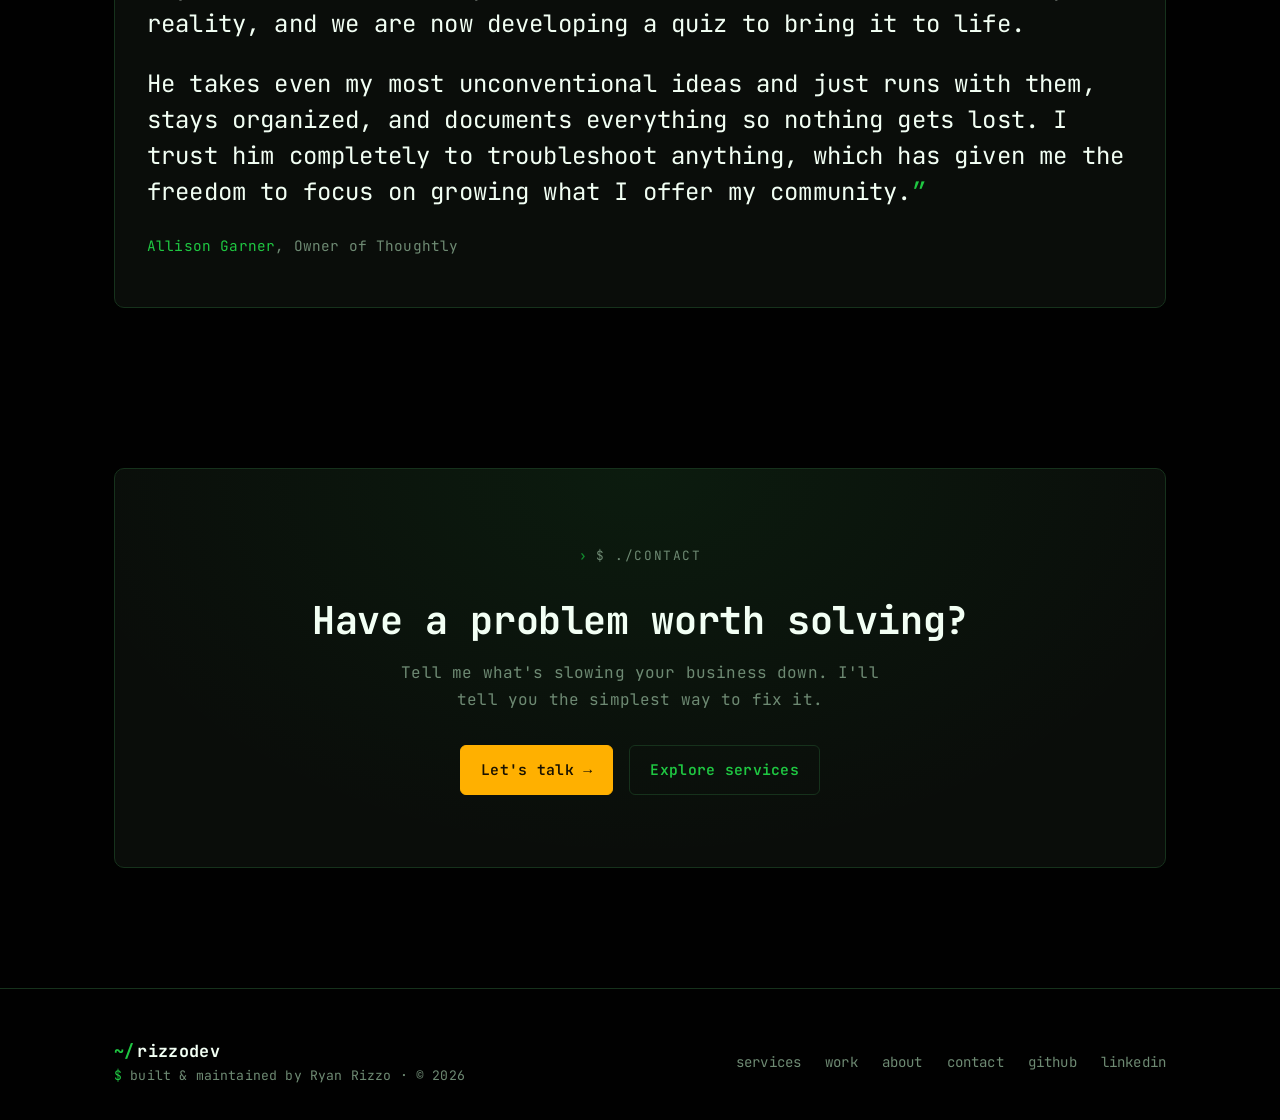
==== commit 9578a54b: "Add files via upload" ====
--- a/index.html
+++ b/index.html
@@ -145,17 +145,6 @@
       </div>
     </section>
 
-    <!-- ============ TOOLS / THE TOOLKIT ============ -->
-    <section class="section section--tight">
-      <div class="container">
-        <div class="section-head reveal" style="margin-bottom: var(--s-6);">
-          <p class="eyebrow">the toolkit</p>
-          <h2>Tools I build with</h2>
-        </div>
-        <div class="toolkit reveal" data-toolkit></div>
-      </div>
-    </section>
-
     <!-- ============ PROCESS ============ -->
     <section class="section">
       <div class="container">
--- a/assets/css/style.css
+++ b/assets/css/style.css
@@ -55,6 +55,7 @@
   /* Text */
   --text:      #CDEBD3;    /* primary body (soft green-white, readable) */
   --text-dim:  #6E8A73;    /* secondary / captions / muted */
+  --icon-grey: #A0A8A3;    /* toolkit icons, neutral grey */
   --heading:   #F2FFF4;    /* brightest, large headings */
 
   /* Accent: classic amber CRT, used sparingly for primary CTAs */
@@ -817,5 +818,5 @@
   transition: border-color 0.15s ease, transform 0.12s ease;
 }
 .tool:hover { border-color: rgba(31, 199, 66, 0.4); transform: translateY(-1px); }
-.tool__icon { width: 20px; height: 20px; display: block; flex: none; color: var(--lime); }
+.tool__icon { width: 20px; height: 20px; display: block; flex: none; color: var(--icon-grey); }
 .tool__label { color: var(--text); font-size: 0.82rem; letter-spacing: 0.01em; }
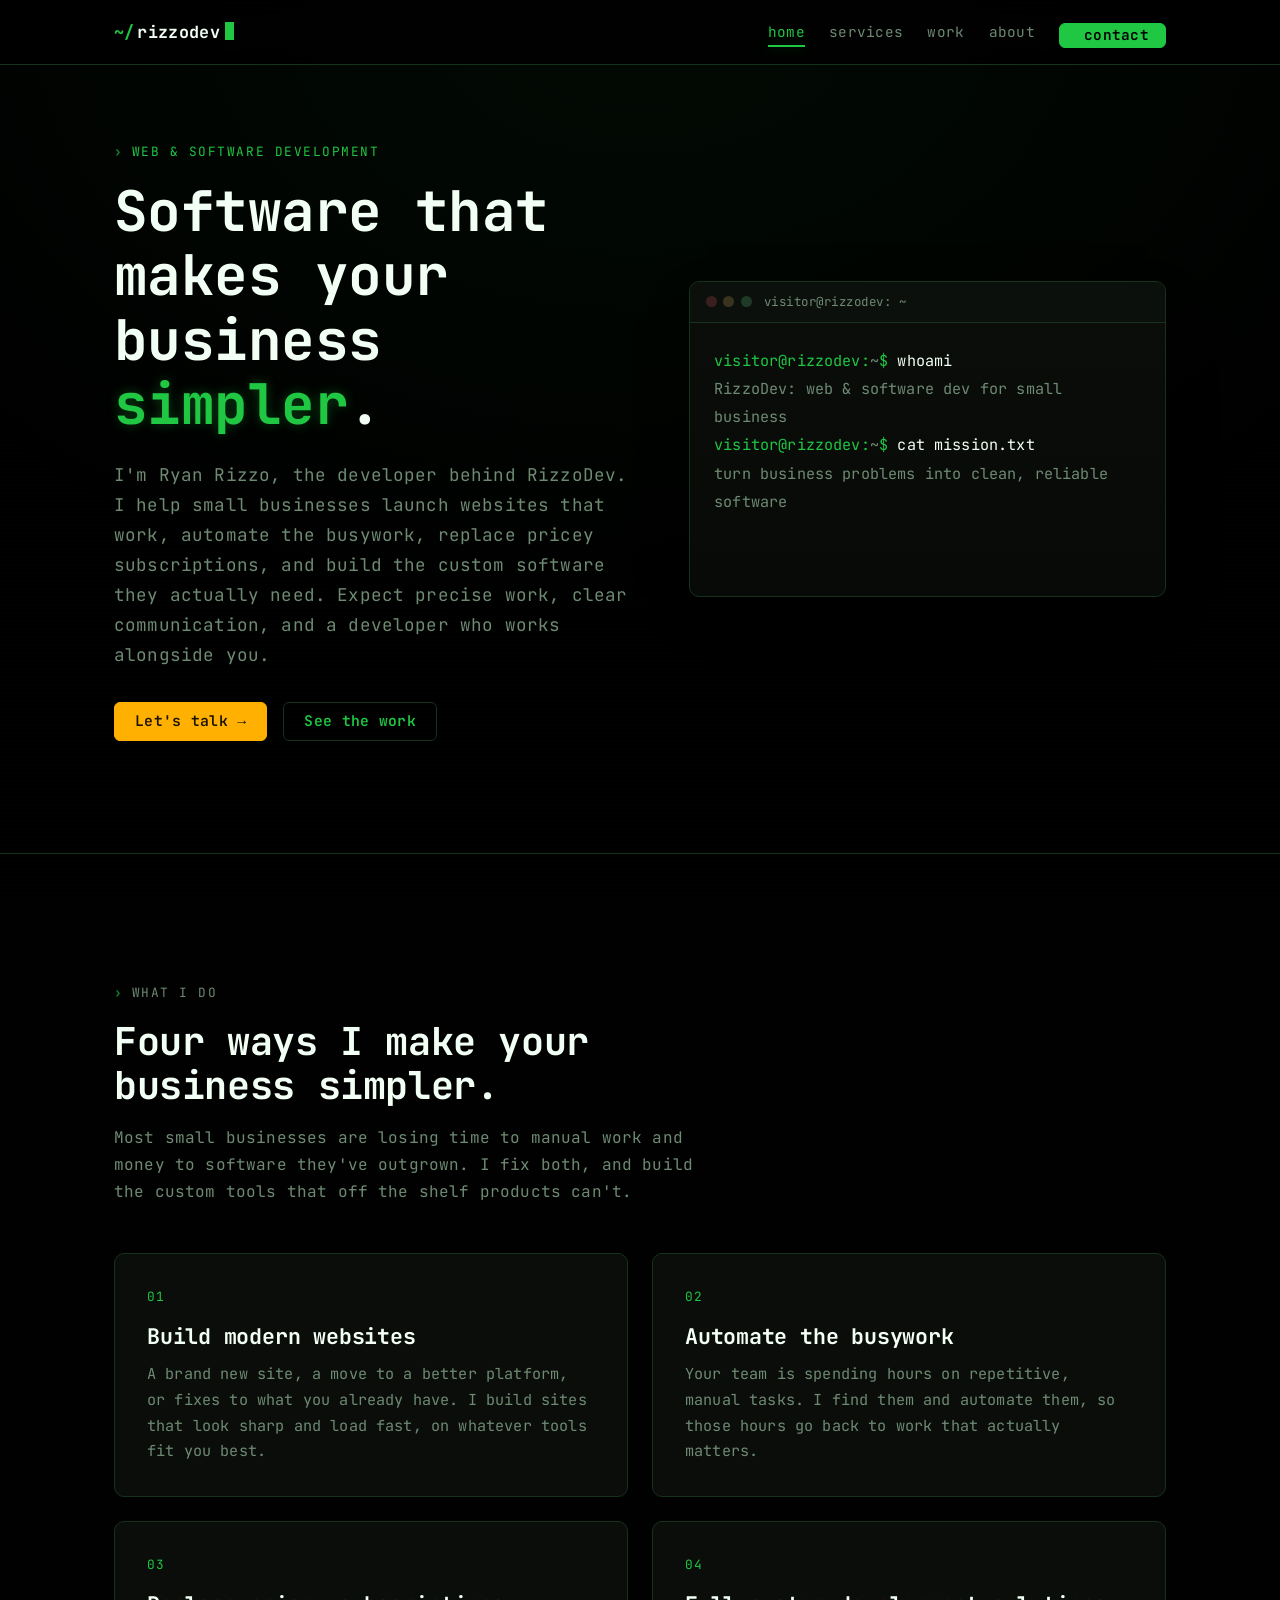
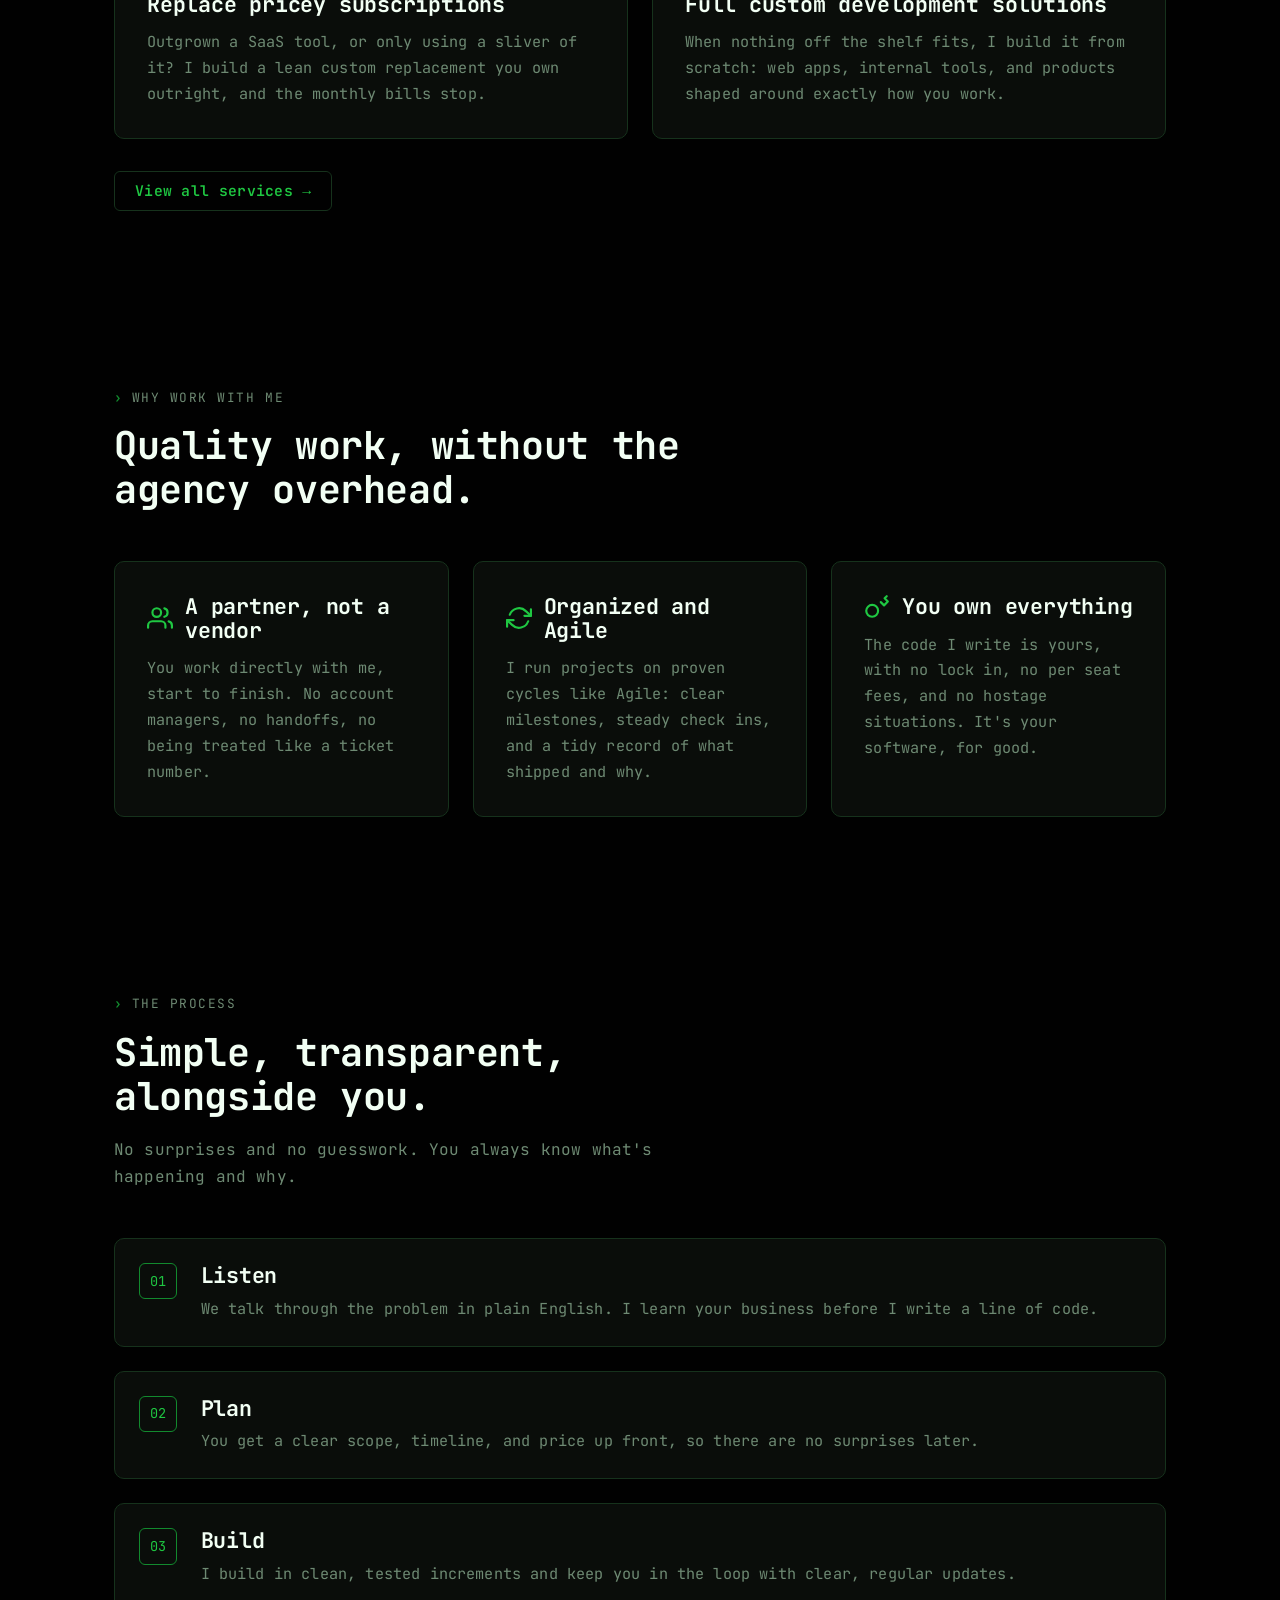
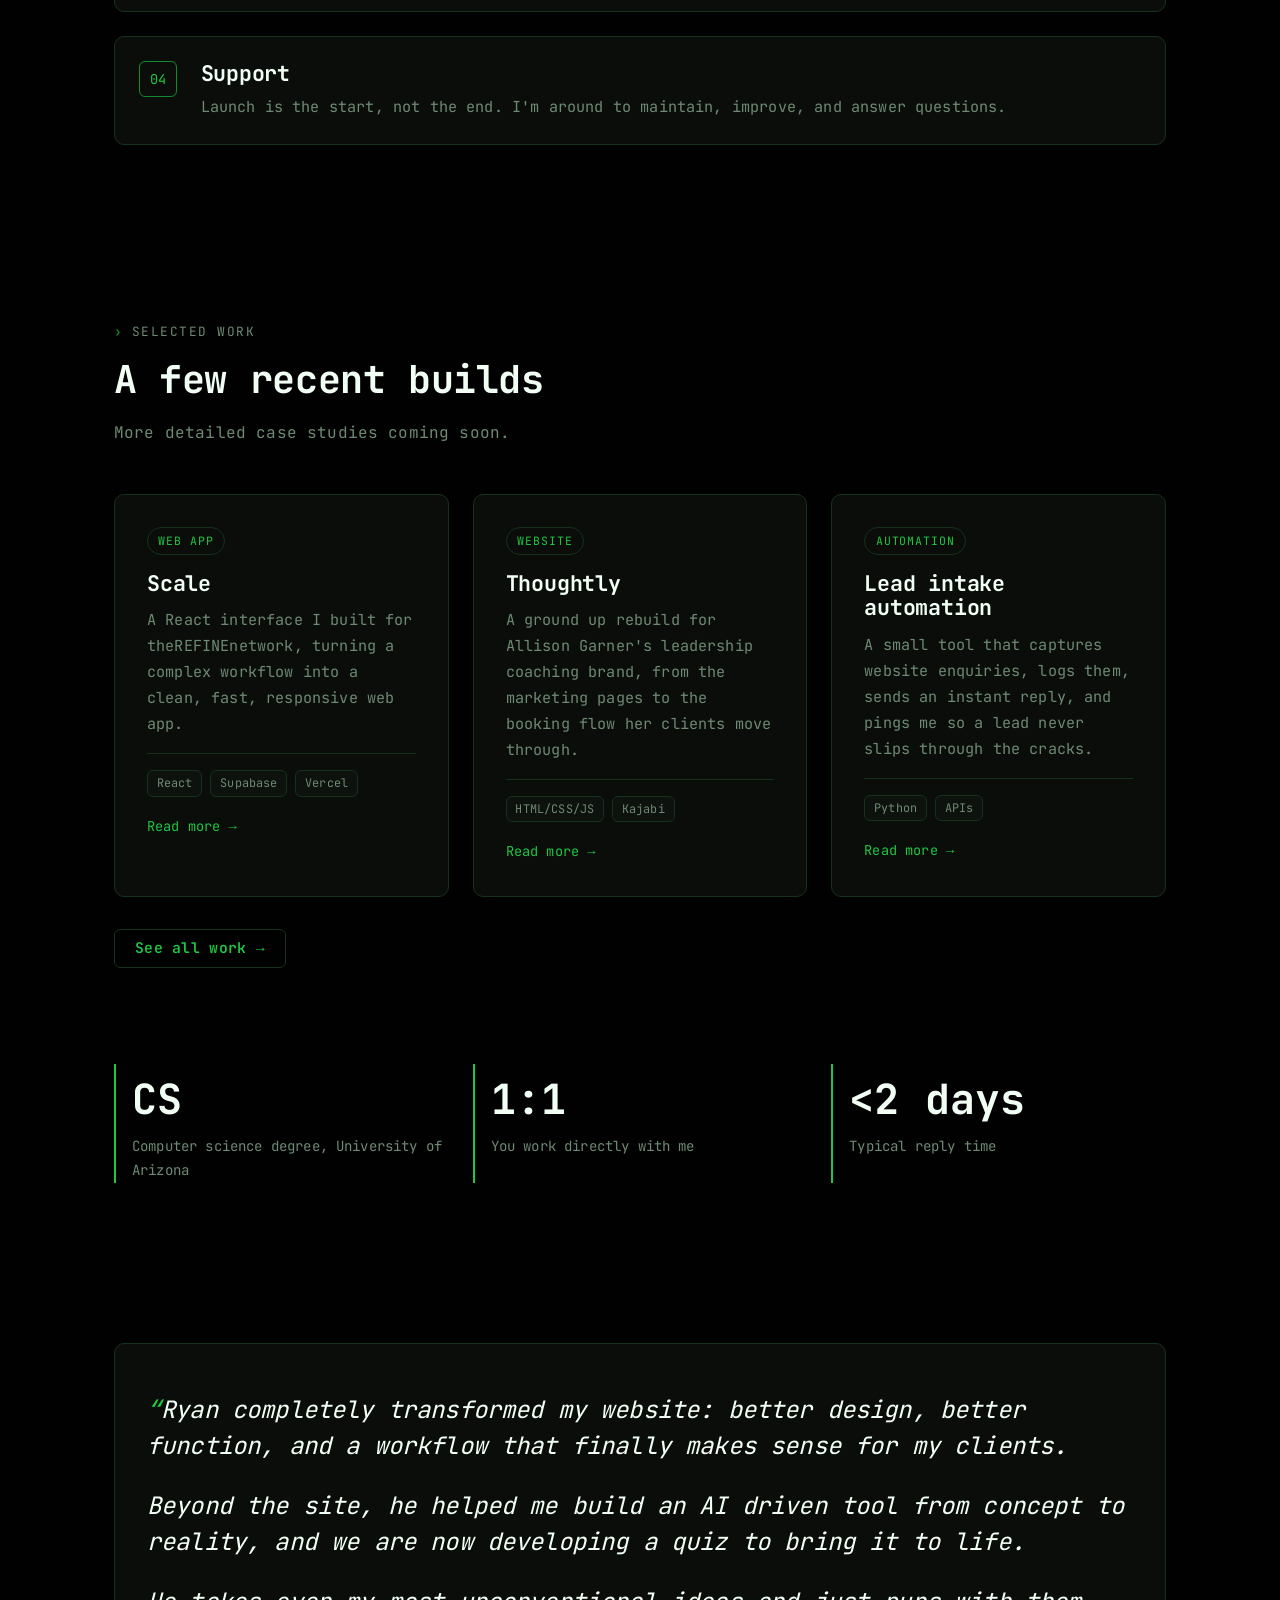
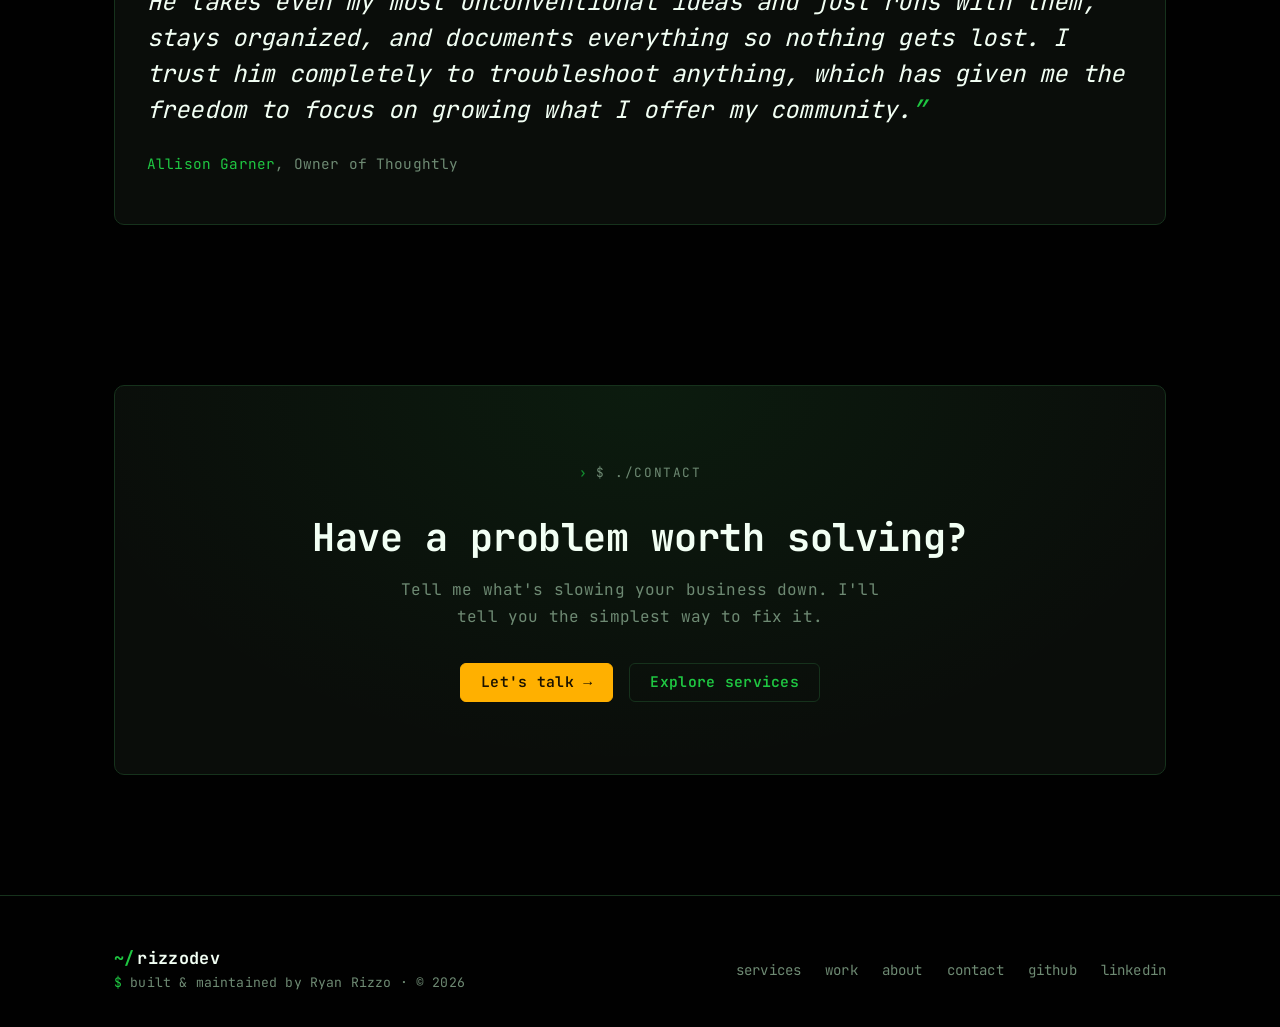
==== commit 83bf5705: "Add files via upload" ====
--- a/index.html
+++ b/index.html
@@ -89,7 +89,7 @@
         <div class="grid grid-2">
           <article class="card reveal">
             <div class="card__index">01</div>
-            <h3>Websites and platforms</h3>
+            <h3>Build modern websites</h3>
             <p>A brand new site, a move to a better platform, or fixes to what you already have. I build sites that look sharp and load fast, on whatever tools fit you best.</p>
           </article>
           <article class="card reveal">
@@ -104,7 +104,7 @@
           </article>
           <article class="card reveal">
             <div class="card__index">04</div>
-            <h3>Custom development</h3>
+            <h3>Full custom development solutions</h3>
             <p>When nothing off the shelf fits, I build it from scratch: web apps, internal tools, and products shaped around exactly how you work.</p>
           </article>
         </div>
@@ -117,7 +117,7 @@
       <div class="container">
         <div class="section-head reveal">
           <p class="eyebrow">why work with me</p>
-          <h2>Expert work, without the agency overhead.</h2>
+          <h2>Quality work, without the agency overhead.</h2>
         </div>
         <div class="grid grid-3">
           <article class="card reveal">
@@ -132,7 +132,7 @@
               <svg class="card__icon" viewBox="0 0 24 24" fill="none" stroke="currentColor" stroke-width="2" stroke-linecap="round" stroke-linejoin="round" aria-hidden="true"><polyline points="23 4 23 10 17 10"/><polyline points="1 20 1 14 7 14"/><path d="M3.51 9a9 9 0 0 1 14.85-3.36L23 10M1 14l4.64 4.36A9 9 0 0 0 20.49 15"/></svg>
               <h3>Organized and Agile</h3>
             </div>
-            <p>I run projects on proven development cycles like Agile: clear milestones, steady check ins, and a tidy trail of what shipped and why. You always know where things stand.</p>
+            <p>I run projects on proven cycles like Agile: clear milestones, steady check ins, and a tidy record of what shipped and why.</p>
           </article>
           <article class="card reveal">
             <div class="card__head">
@@ -151,7 +151,7 @@
         <div class="section-head reveal">
           <p class="eyebrow">the process</p>
           <h2>Simple, transparent, alongside you.</h2>
-          <p>No jargon, no surprises. You always know what's happening and why.</p>
+          <p>No surprises and no guesswork. You always know what's happening and why.</p>
         </div>
         <div class="steps">
           <div class="step reveal">
@@ -172,7 +172,7 @@
             <span class="step__num">03</span>
             <div>
               <h3>Build</h3>
-              <p>I build in clean, tested increments and keep you in the loop with steady, jargon free updates.</p>
+              <p>I build in clean, tested increments and keep you in the loop with clear, regular updates.</p>
             </div>
           </div>
           <div class="step reveal">
@@ -198,16 +198,16 @@
           <article class="card work-card reveal">
             <span class="work-card__tag">Web app</span>
             <h3>Scale</h3>
-            <p>A React interface I built for the REFINE network, turning a complex workflow into a clean, fast, responsive web app.</p>
+            <p>A React interface I built for theREFINEnetwork, turning a complex workflow into a clean, fast, responsive web app.</p>
             <div class="work-card__meta">
-              <span class="chip">React</span><span class="chip">Web app</span>
+              <span class="chip">React</span><span class="chip">Supabase</span><span class="chip">Vercel</span>
             </div>
             <p class="work-card__more"><a href="work/scale.html">Read more →</a></p>
           </article>
           <article class="card work-card reveal">
             <span class="work-card__tag">Website</span>
-            <h3>bethoughtly.com</h3>
-            <p>A full redesign of Thoughtly, Allison Garner's leadership coaching brand, with better design, function, and a workflow that makes sense for her clients.</p>
+            <h3>Thoughtly</h3>
+            <p>A ground up rebuild for Allison Garner's leadership coaching brand, from the marketing pages to the booking flow her clients move through.</p>
             <div class="work-card__meta">
               <span class="chip">HTML/CSS/JS</span><span class="chip">Kajabi</span>
             </div>
--- a/assets/css/style.css
+++ b/assets/css/style.css
@@ -295,6 +295,9 @@
   background: var(--lime);
   box-shadow: var(--glow);
 }
+/* The contact CTA is a filled button; don't add the active underline to it
+   (it sat right on the button's bottom edge and looked off). */
+.nav-links a.btn.is-active::after { display: none; }
 
 /* CTA buttons inside the nav keep their own readable text color,
    not the dim nav-link color (which would otherwise win on specificity). */
@@ -317,6 +320,9 @@
 
 @media (max-width: 760px) {
   .nav-toggle { display: inline-flex; align-items: center; justify-content: center; }
+  /* Drop the header hairline on mobile; under the sparse hamburger bar it read
+     as a stray green line. The translucent blurred header still separates content. */
+  .site-header { border-bottom-color: transparent; }
   .nav-links {
     position: absolute;
     top: 64px; left: 0; right: 0;
@@ -333,6 +339,9 @@
   }
   .nav-links.is-open { opacity: 1; transform: none; pointer-events: auto; }
   .nav-links a { padding-block: var(--s-3); border-bottom: 1px solid var(--line); }
+  /* In the stacked mobile menu, drop the active underline (it overlapped the link
+     below it); the active link is already shown in lime via .is-active. */
+  .nav-links a.is-active::after { display: none; }
   .nav-links li:last-child a { border-bottom: 0; }
   .nav-links .nav-cta { margin-top: var(--s-3); }
 }
@@ -343,10 +352,12 @@
 .btn {
   display: inline-flex;
   align-items: center;
+  justify-content: center;
   gap: var(--s-2);
   font-family: var(--font-mono);
   font-size: 0.92rem;
   font-weight: 600;
+  line-height: 1;
   letter-spacing: 0.02em;
   padding: 0.7rem 1.25rem;
   border-radius: var(--radius);
@@ -602,6 +613,7 @@
   font-size: clamp(1.15rem, 2.4vw, 1.5rem);
   color: var(--heading);
   line-height: 1.5;
+  font-style: italic;
 }
 .testimonial__quote p + p { margin-top: var(--s-5); }
 .testimonial__quote p:first-of-type::before { content: "\201C"; color: var(--lime); }
@@ -704,7 +716,7 @@
   gap: var(--s-5);
   align-items: center;
 }
-.footer-links { display: flex; gap: var(--s-5); list-style: none; padding: 0; }
+.footer-links { display: flex; flex-wrap: wrap; gap: var(--s-3) var(--s-5); list-style: none; padding: 0; }
 .footer-links a { color: var(--text-dim); font-size: 0.88rem; }
 .footer-links a:hover { color: var(--lime); }
 .footer__copy { color: var(--text-dim); font-size: 0.82rem; }
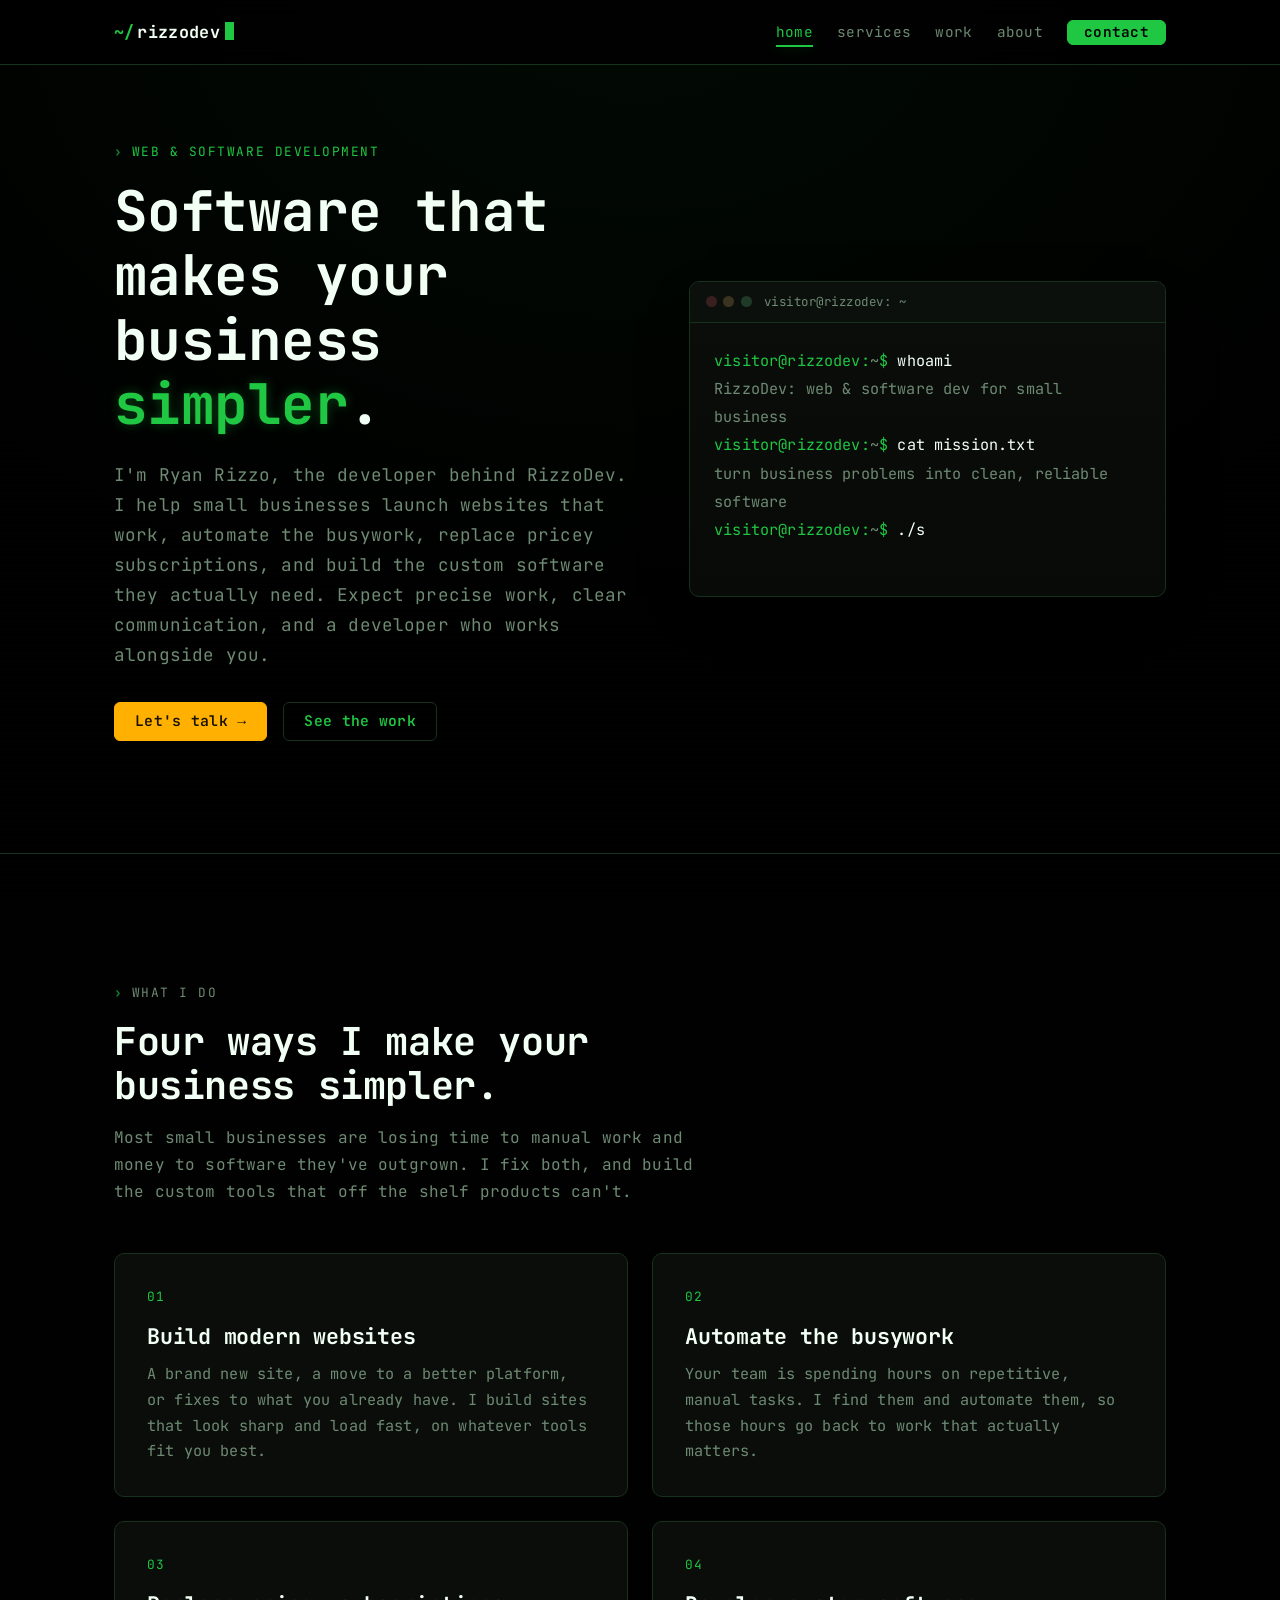
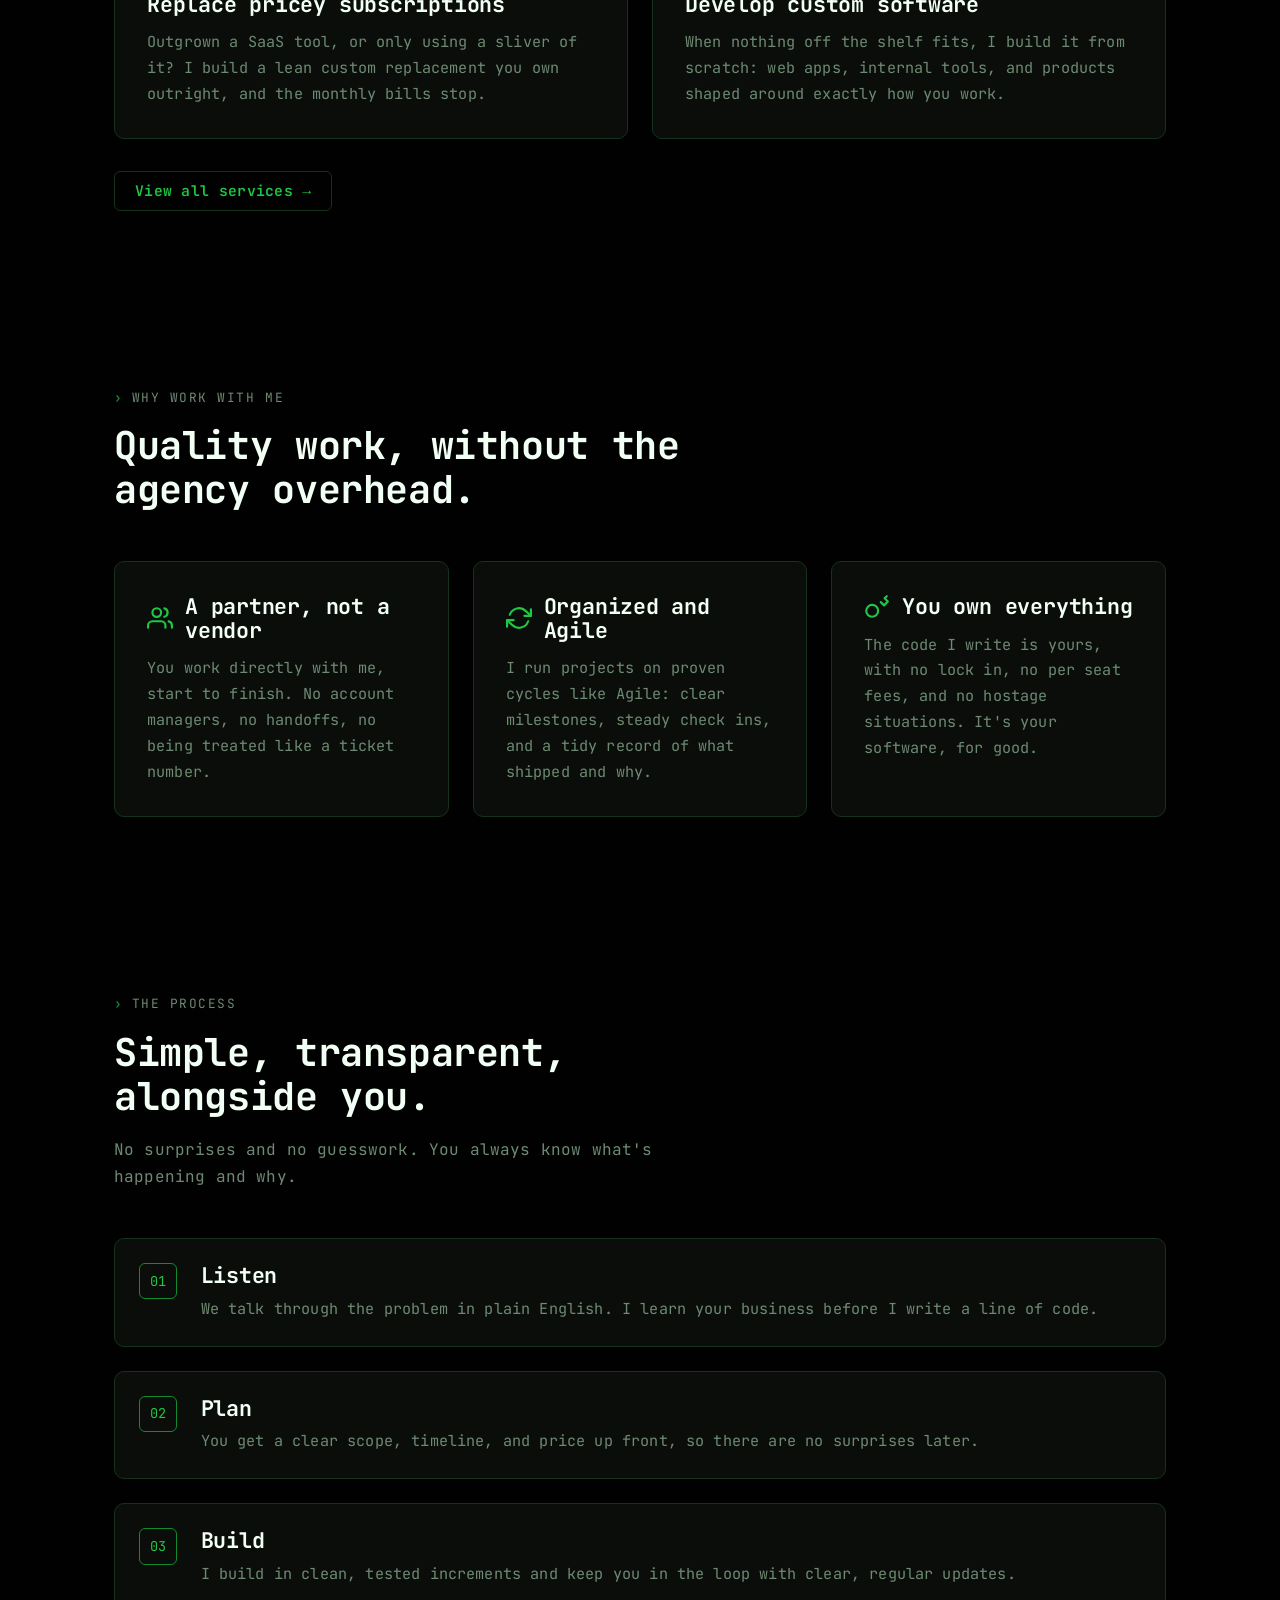
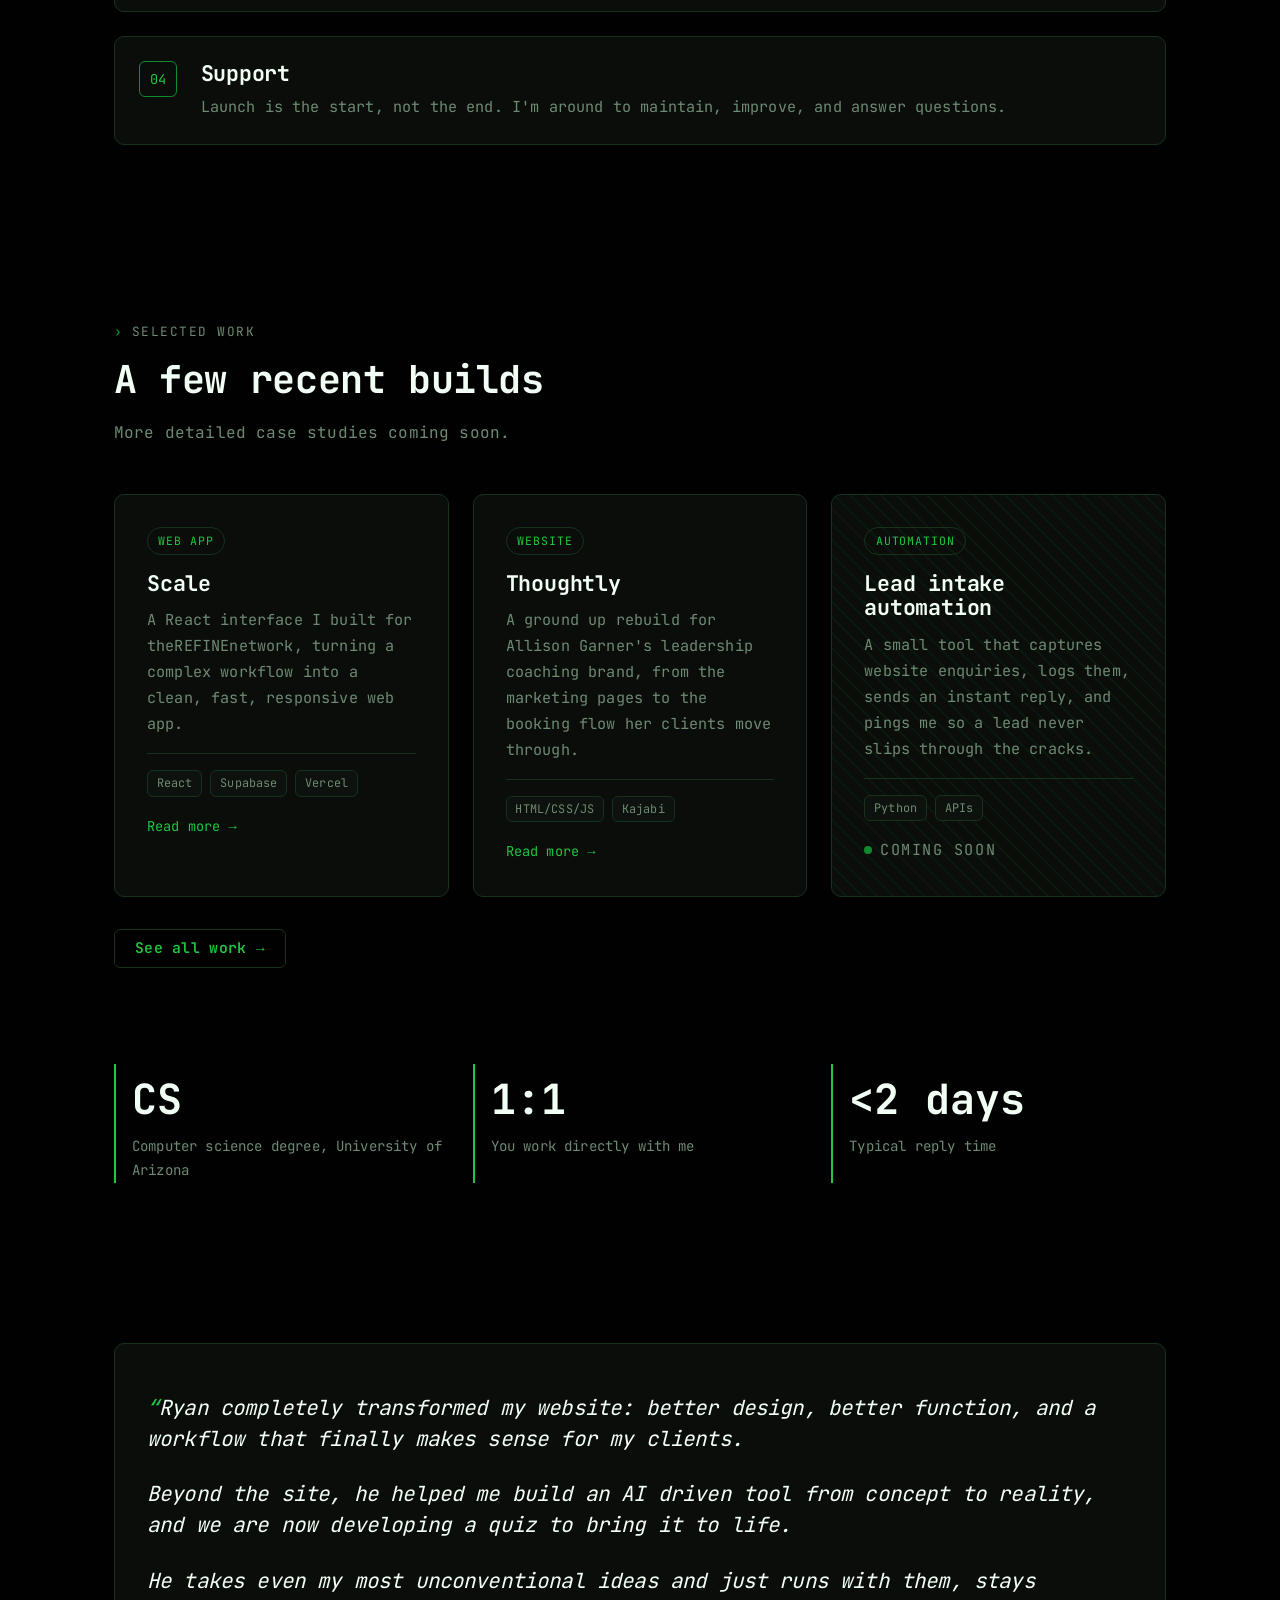
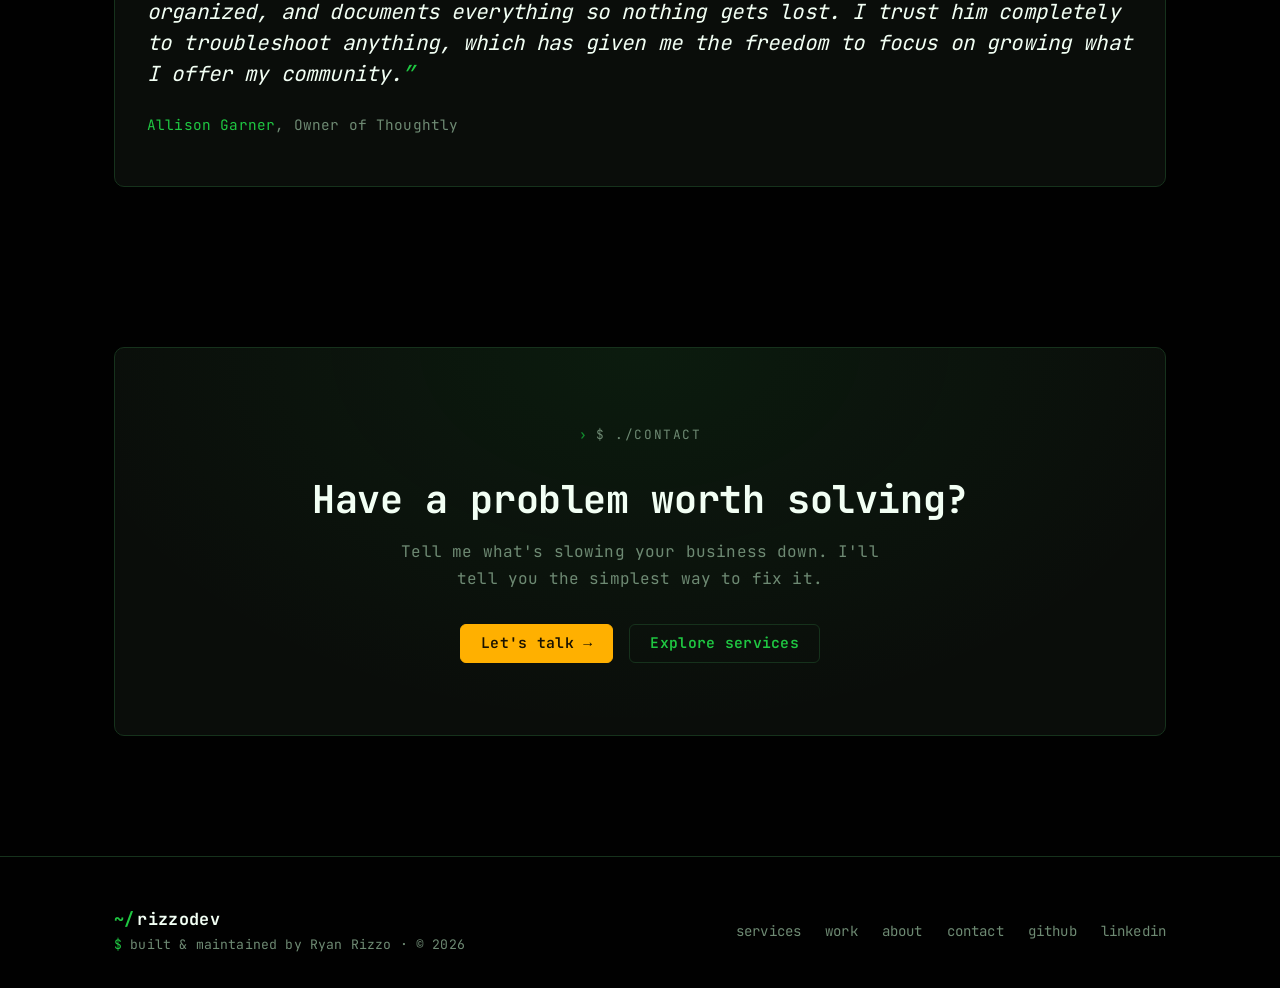
==== commit 083c1eaf: "Add files via upload" ====
--- a/index.html
+++ b/index.html
@@ -104,7 +104,7 @@
           </article>
           <article class="card reveal">
             <div class="card__index">04</div>
-            <h3>Full custom development solutions</h3>
+            <h3>Develop custom software</h3>
             <p>When nothing off the shelf fits, I build it from scratch: web apps, internal tools, and products shaped around exactly how you work.</p>
           </article>
         </div>
@@ -213,15 +213,14 @@
             </div>
             <p class="work-card__more"><a href="work/bethoughtly.html">Read more →</a></p>
           </article>
-          <!-- TODO: build this automation project before relying on it as a portfolio piece. -->
-          <article class="card work-card reveal">
+          <article class="card work-card work-card--soon reveal">
             <span class="work-card__tag">Automation</span>
             <h3>Lead intake automation</h3>
             <p>A small tool that captures website enquiries, logs them, sends an instant reply, and pings me so a lead never slips through the cracks.</p>
             <div class="work-card__meta">
               <span class="chip">Python</span><span class="chip">APIs</span>
             </div>
-            <p class="work-card__more"><a href="work/automation.html">Read more →</a></p>
+            <p class="work-card__soon">Coming soon</p>
           </article>
         </div>
         <p class="mt-6"><a href="work.html" class="btn btn-ghost">See all work →</a></p>
--- a/assets/css/style.css
+++ b/assets/css/style.css
@@ -284,7 +284,6 @@
   position: relative;
   padding-block: 0.25rem;
 }
-.nav-links a::before { content: ""; }
 .nav-links a:hover { color: var(--text); }
 .nav-links a.is-active { color: var(--lime); }
 .nav-links a.is-active::after {
@@ -329,8 +328,8 @@
     flex-direction: column;
     align-items: stretch;
     gap: 0;
-    background: var(--black);
-    border-bottom: 1px solid var(--line);
+    background: var(--panel);
+    box-shadow: var(--shadow);
     padding: var(--s-2) var(--s-5) var(--s-5);
     transform: translateY(-8px);
     opacity: 0;
@@ -338,11 +337,9 @@
     transition: opacity 0.18s ease, transform 0.18s ease;
   }
   .nav-links.is-open { opacity: 1; transform: none; pointer-events: auto; }
-  .nav-links a { padding-block: var(--s-3); border-bottom: 1px solid var(--line); }
-  /* In the stacked mobile menu, drop the active underline (it overlapped the link
-     below it); the active link is already shown in lime via .is-active. */
+  /* No divider lines between items in the mobile menu; spacing separates them. */
+  .nav-links a { padding-block: var(--s-3); }
   .nav-links a.is-active::after { display: none; }
-  .nav-links li:last-child a { border-bottom: 0; }
   .nav-links .nav-cta { margin-top: var(--s-3); }
 }
 
@@ -610,7 +607,7 @@
 }
 .testimonial__quote { margin: 0; }
 .testimonial__quote p {
-  font-size: clamp(1.15rem, 2.4vw, 1.5rem);
+  font-size: clamp(1.05rem, 2vw, 1.3rem);
   color: var(--heading);
   line-height: 1.5;
   font-style: italic;
@@ -789,6 +786,36 @@
 .work-card__more { margin-top: var(--s-4); }
 .work-card__more a { font-size: 0.85rem; }
 
+/* "Coming soon" placeholder work card: faint diagonal hatch + a muted label */
+.work-card--soon {
+  background:
+    repeating-linear-gradient(45deg, transparent 0, transparent 9px,
+      rgba(31, 199, 66, 0.06) 9px, rgba(31, 199, 66, 0.06) 11px),
+    var(--panel);
+}
+.work-card--soon:hover {
+  transform: none;
+  border-color: var(--line);
+  box-shadow: none;
+}
+.work-card__soon {
+  margin-top: var(--s-4);
+  display: inline-flex;
+  align-items: center;
+  gap: var(--s-2);
+  font-size: 0.78rem;
+  letter-spacing: 0.1em;
+  text-transform: uppercase;
+  color: var(--text-dim);
+}
+.work-card__soon::before {
+  content: "";
+  width: 8px;
+  height: 8px;
+  border-radius: 50%;
+  background: var(--lime-dim);
+}
+
 /* ----------------------------------------------------------------
    22. Toolkit (categorized tool list with icons)
    ---------------------------------------------------------------- */
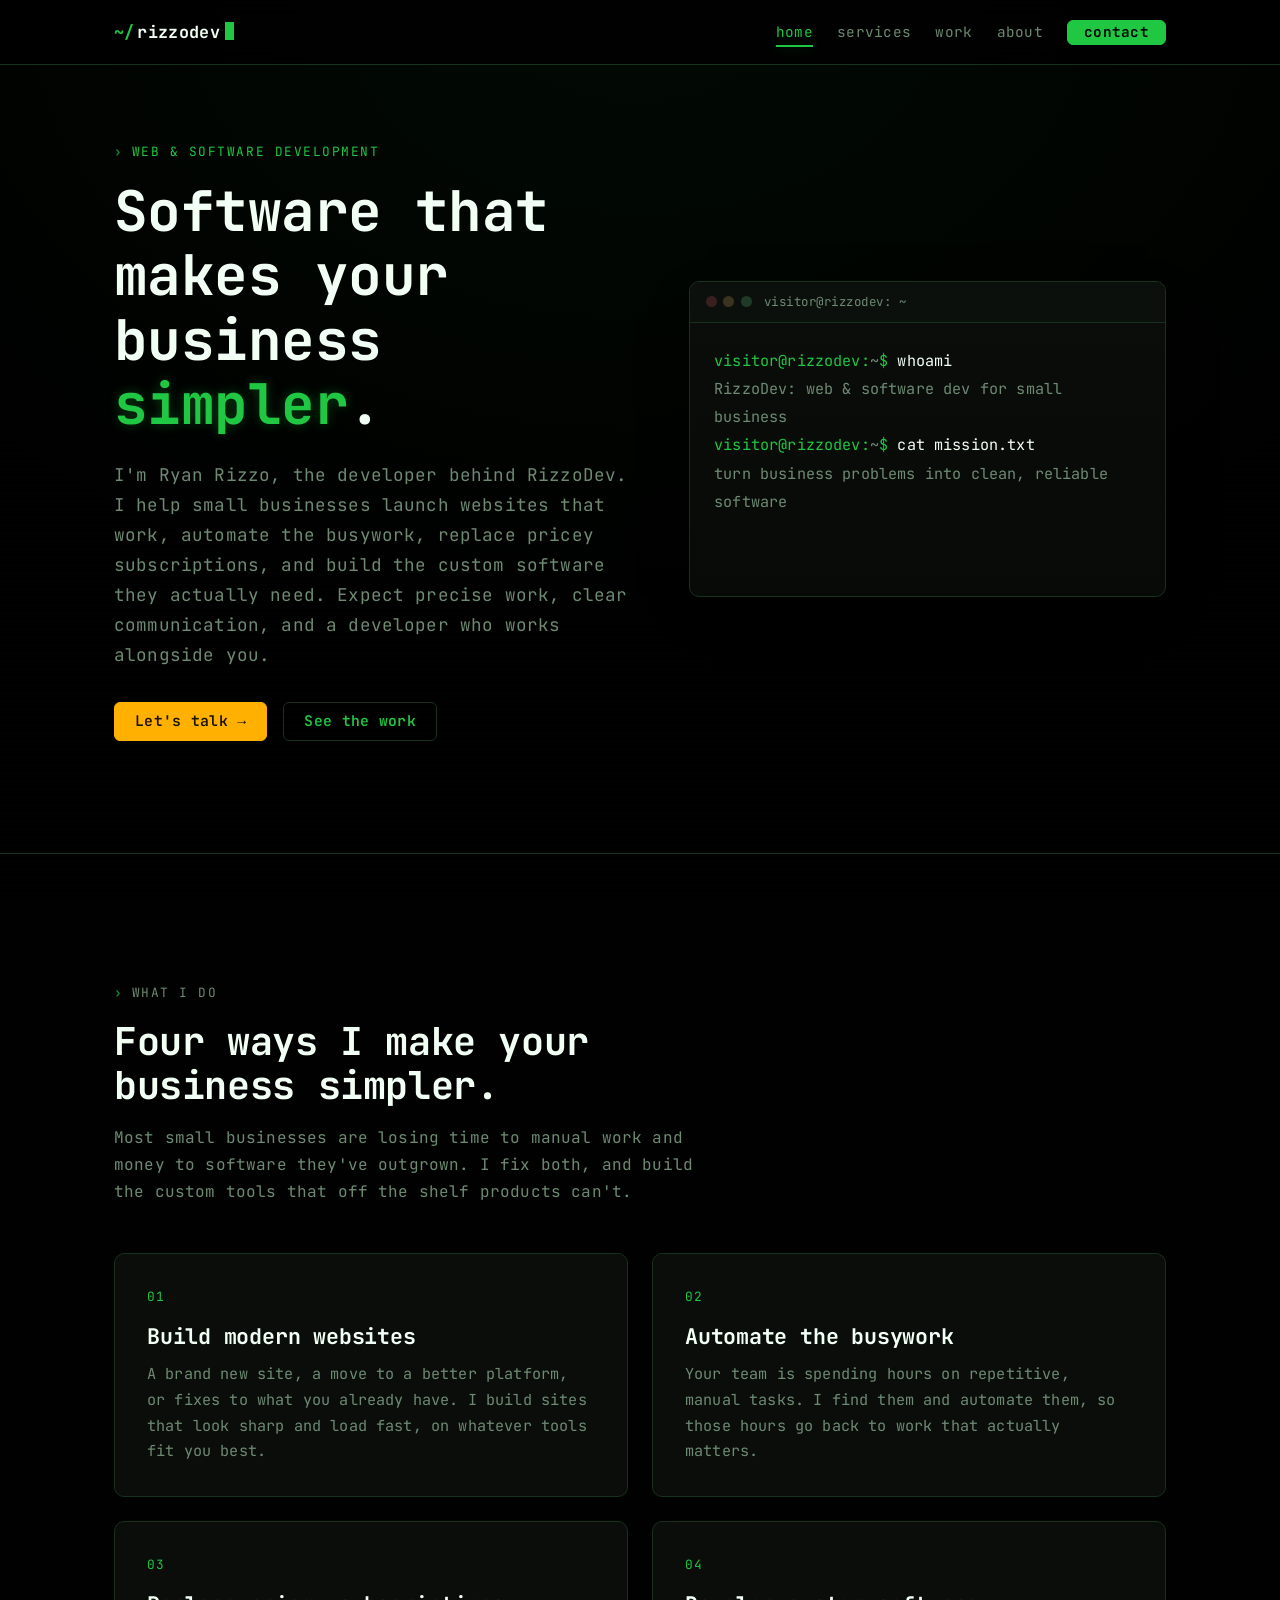
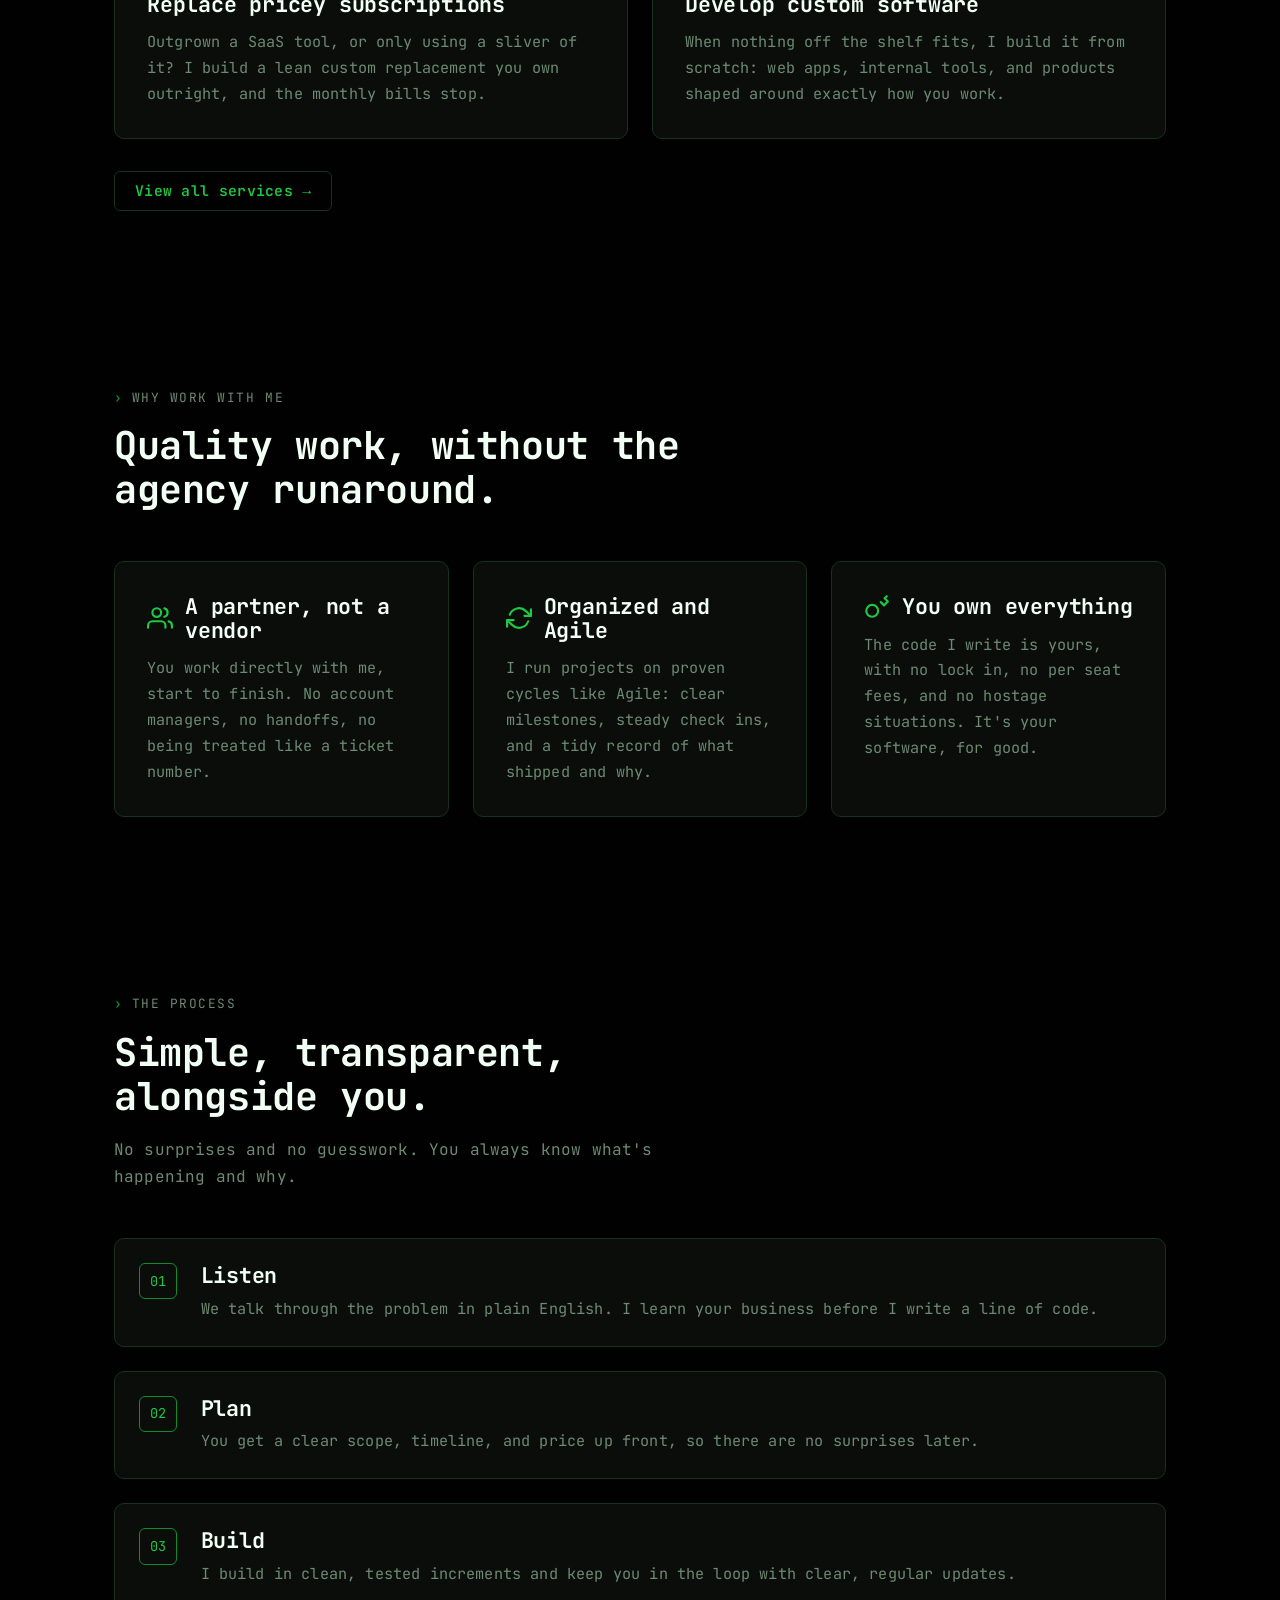
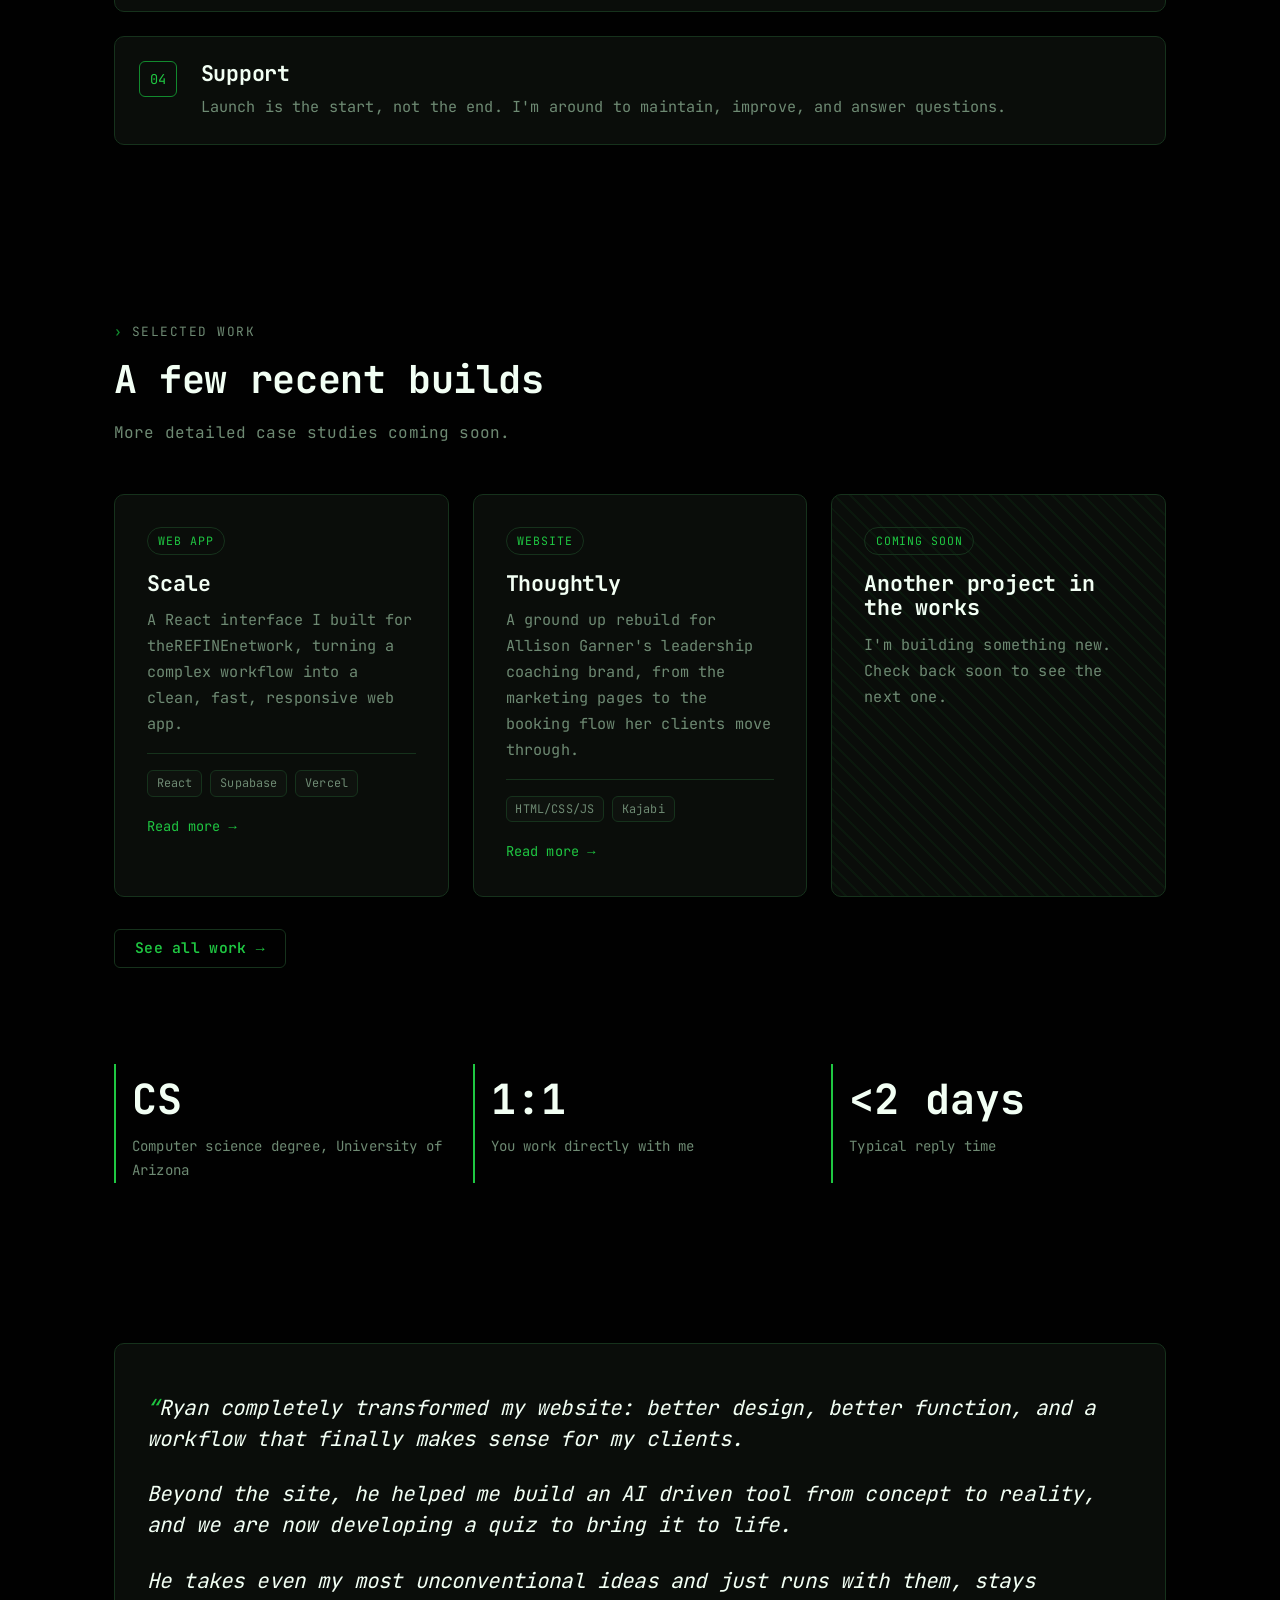
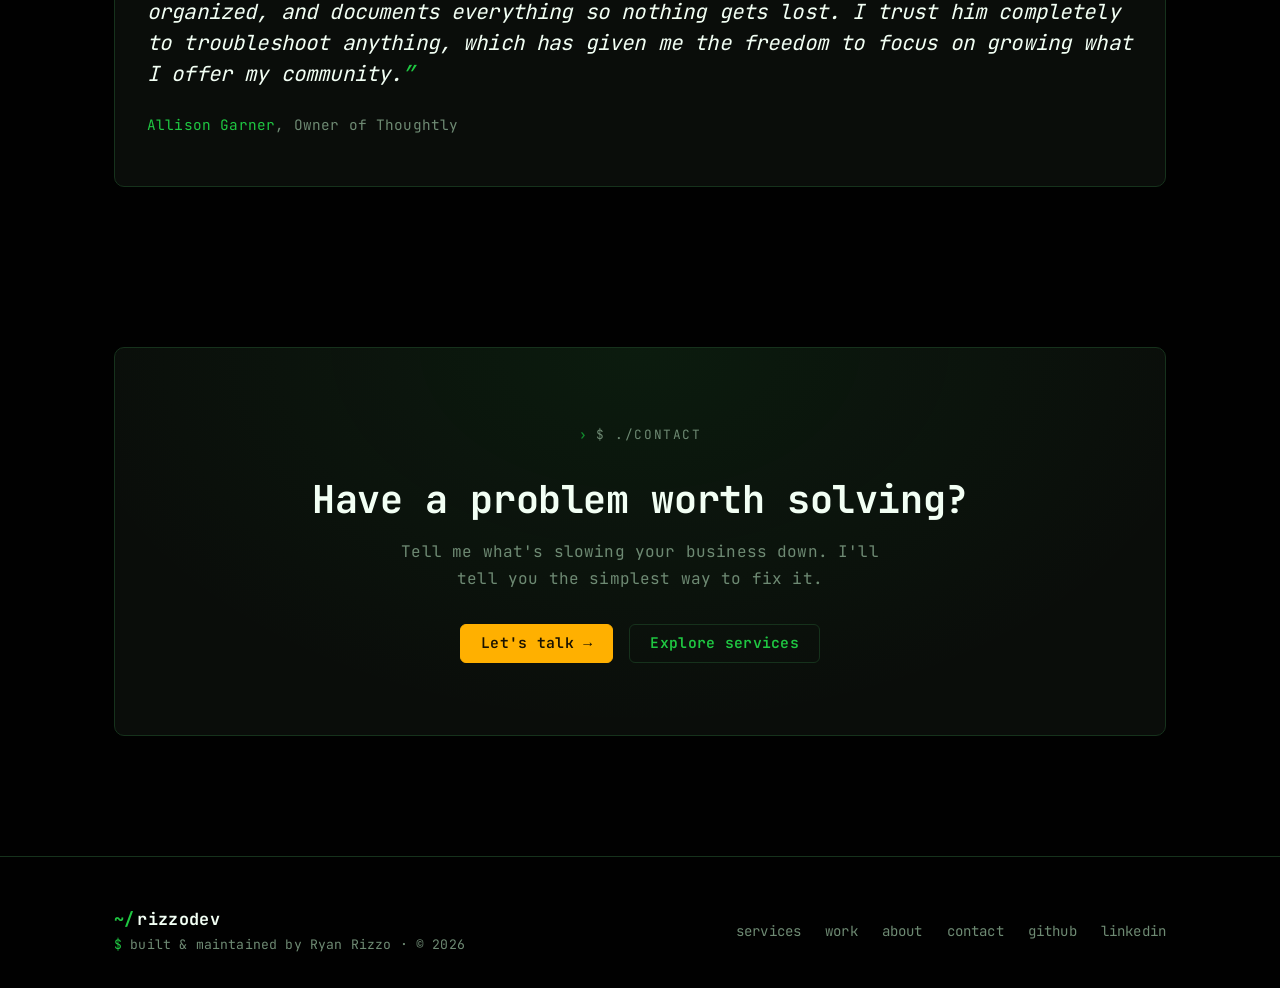
==== commit c6f63647: "Add files via upload" ====
--- a/index.html
+++ b/index.html
@@ -117,7 +117,7 @@
       <div class="container">
         <div class="section-head reveal">
           <p class="eyebrow">why work with me</p>
-          <h2>Quality work, without the agency overhead.</h2>
+          <h2>Quality work, without the agency runaround.</h2>
         </div>
         <div class="grid grid-3">
           <article class="card reveal">
@@ -214,13 +214,9 @@
             <p class="work-card__more"><a href="work/bethoughtly.html">Read more →</a></p>
           </article>
           <article class="card work-card work-card--soon reveal">
-            <span class="work-card__tag">Automation</span>
-            <h3>Lead intake automation</h3>
-            <p>A small tool that captures website enquiries, logs them, sends an instant reply, and pings me so a lead never slips through the cracks.</p>
-            <div class="work-card__meta">
-              <span class="chip">Python</span><span class="chip">APIs</span>
-            </div>
-            <p class="work-card__soon">Coming soon</p>
+            <span class="work-card__tag">Coming soon</span>
+            <h3>Another project in the works</h3>
+            <p>I'm building something new. Check back soon to see the next one.</p>
           </article>
         </div>
         <p class="mt-6"><a href="work.html" class="btn btn-ghost">See all work →</a></p>
